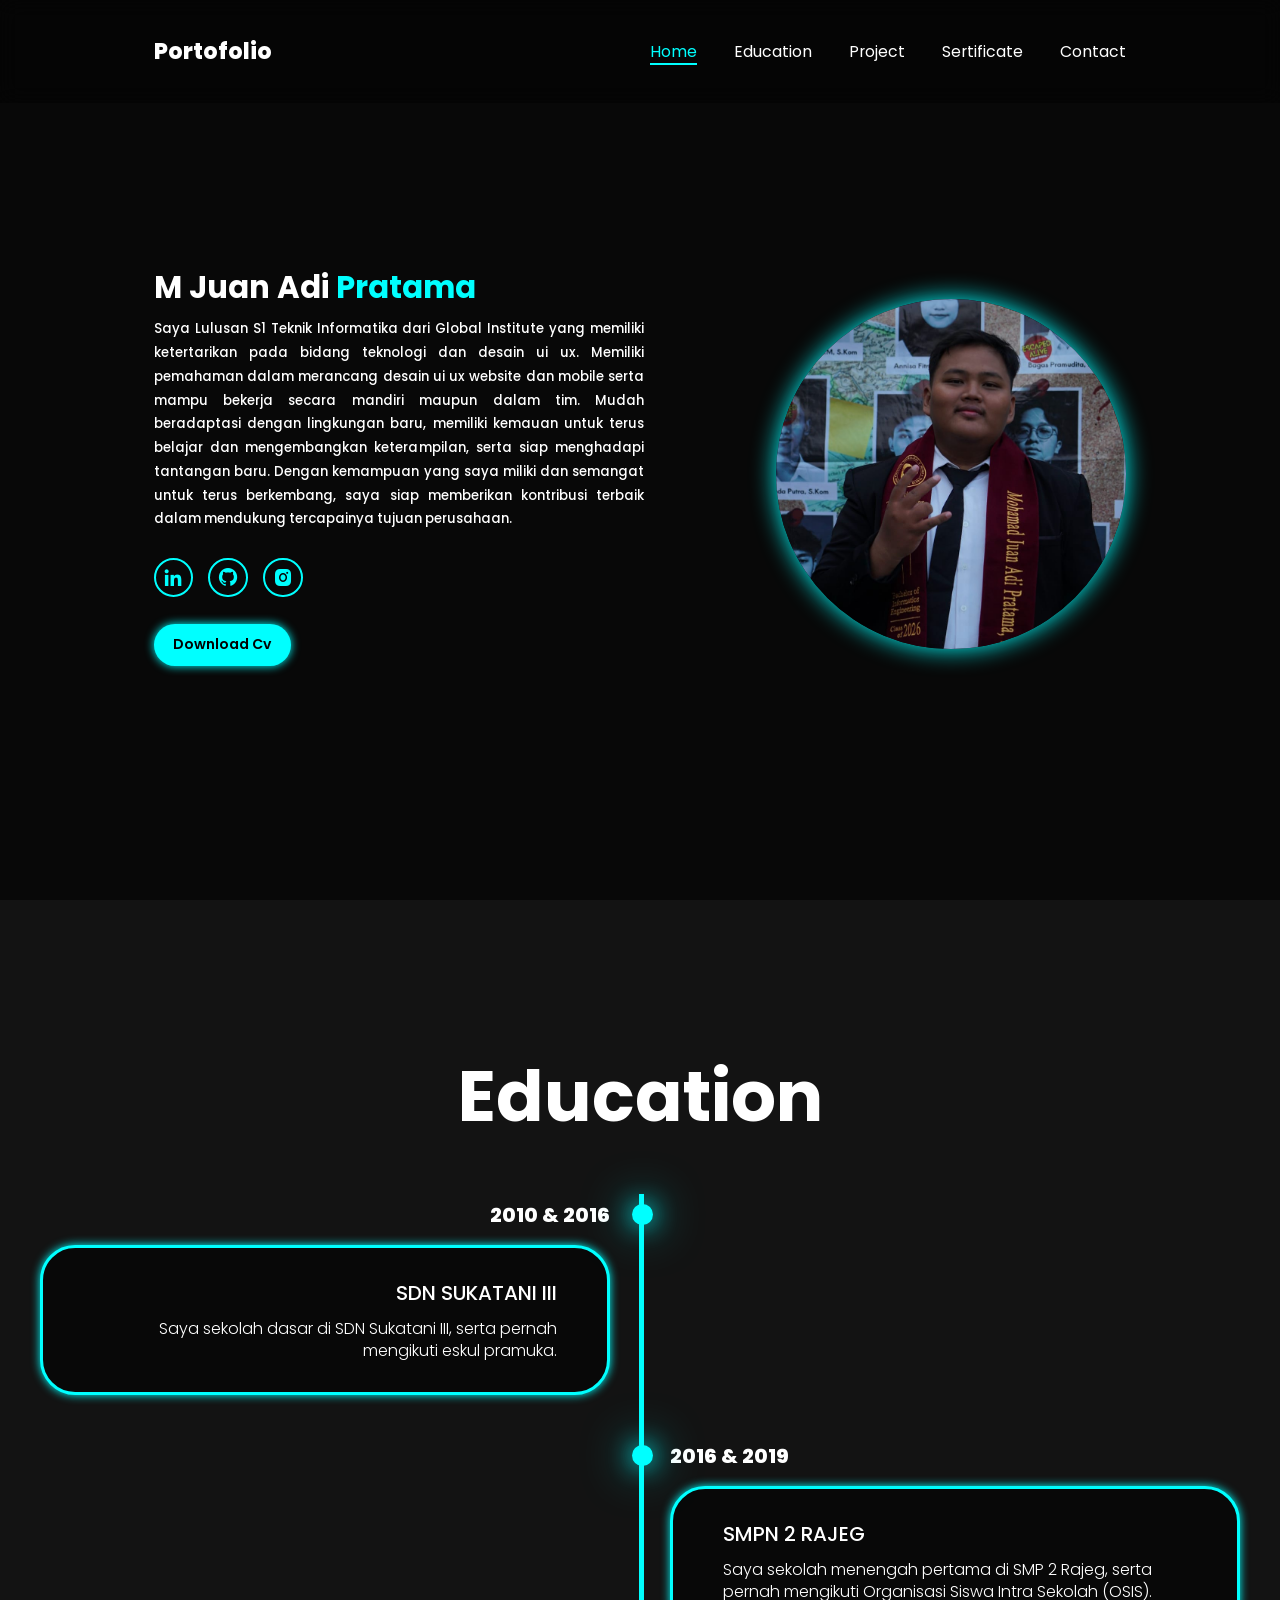
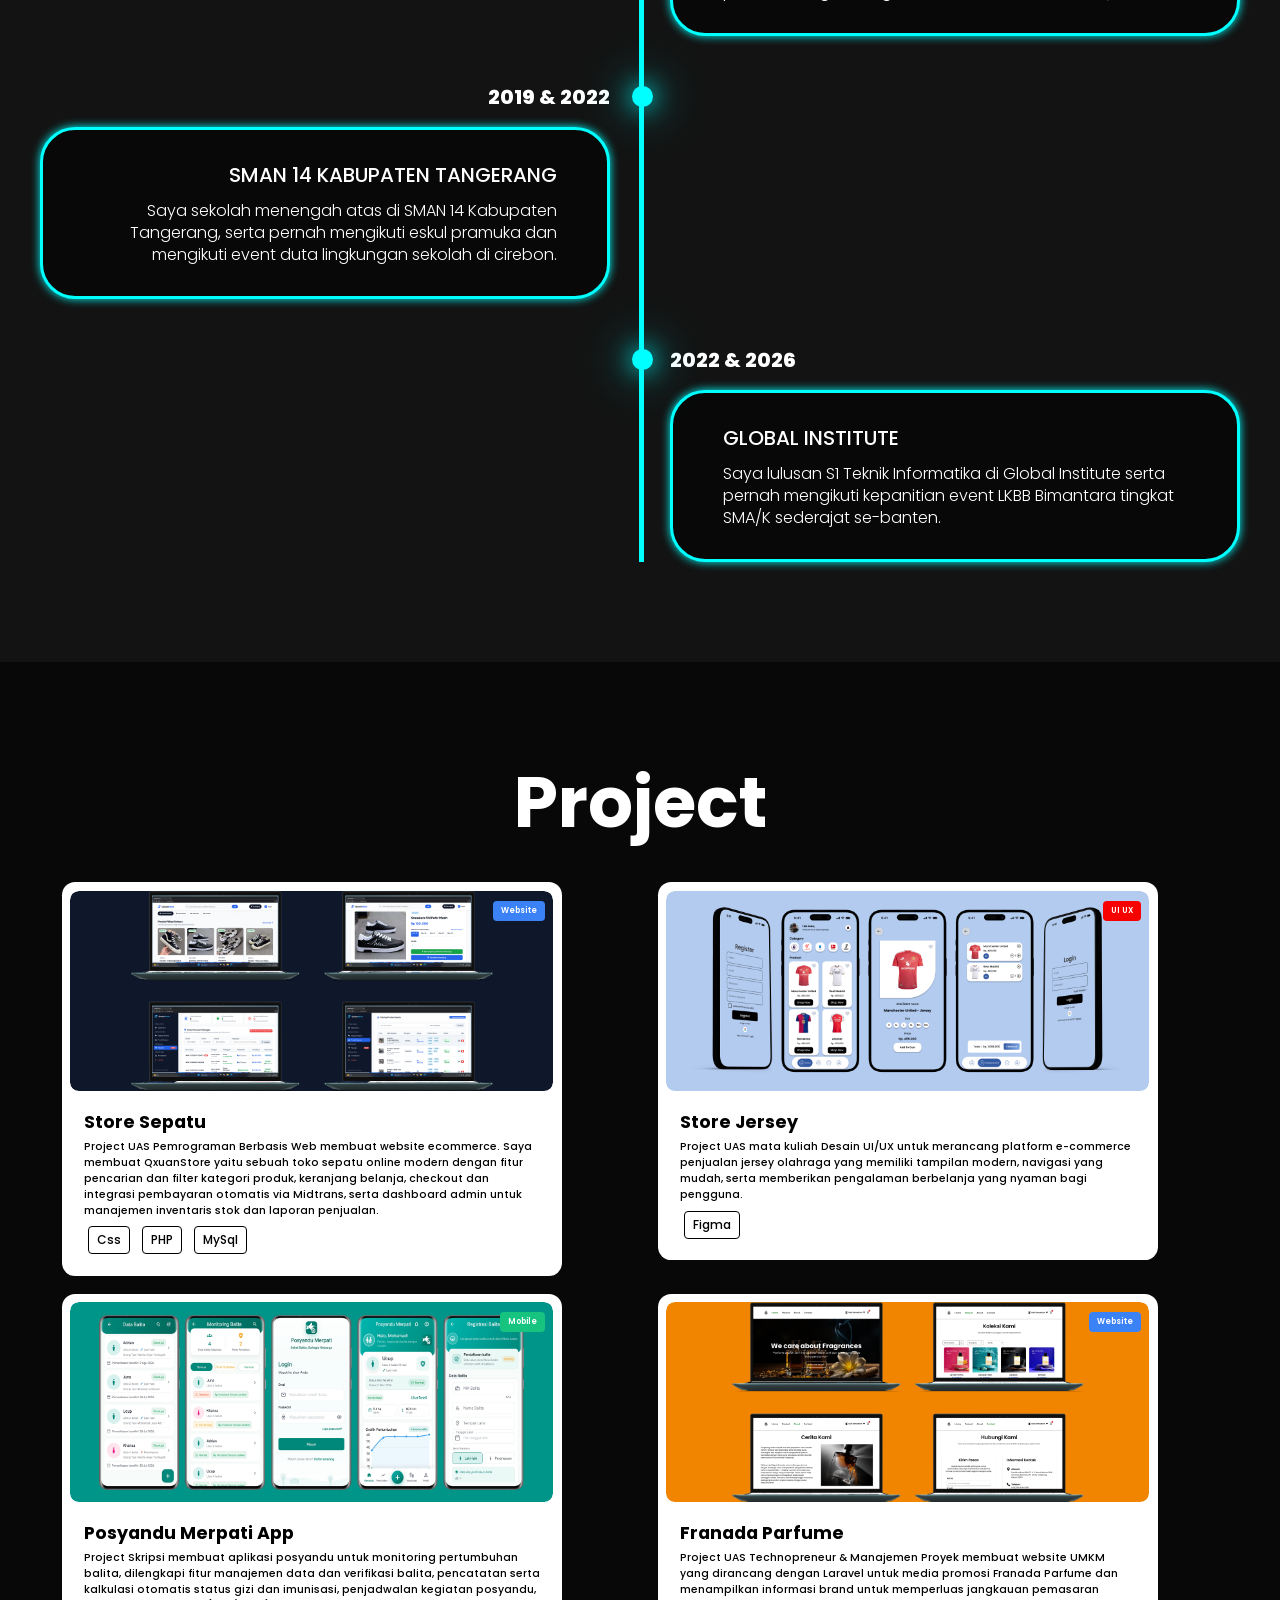
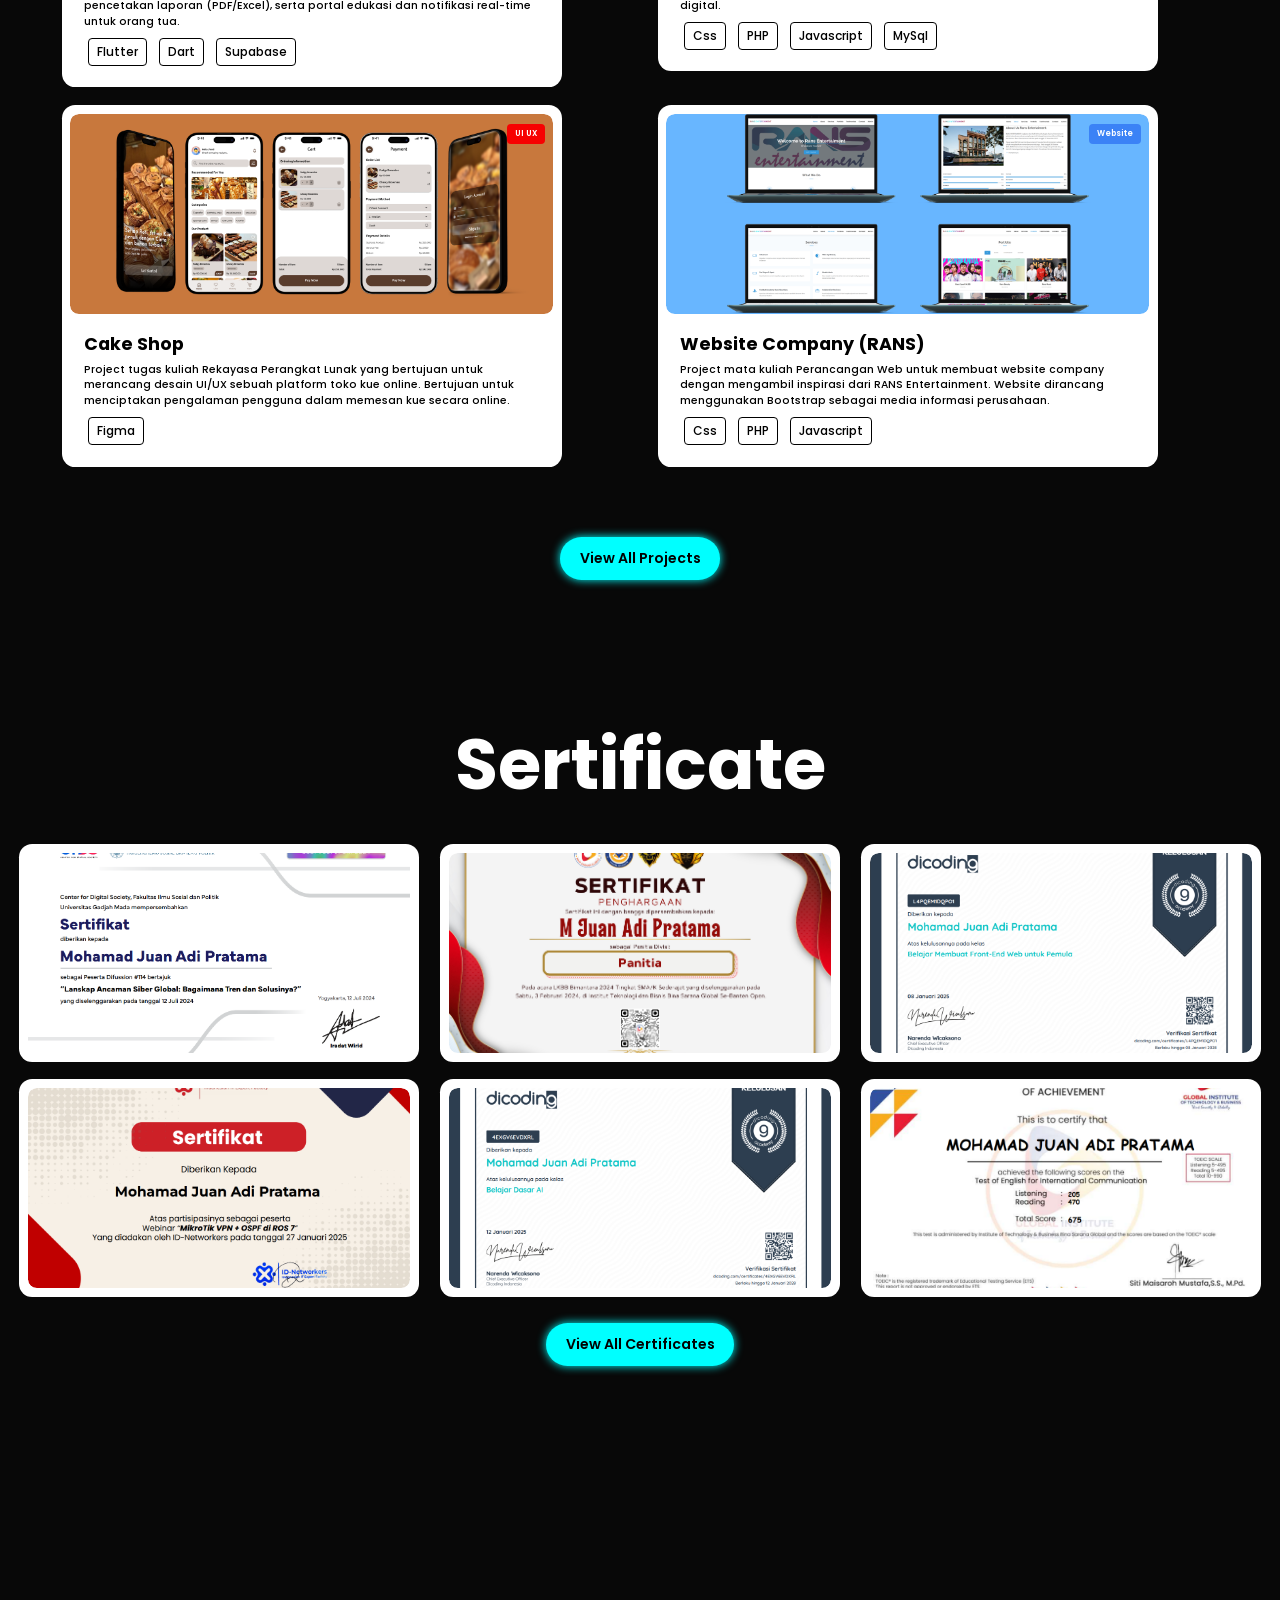
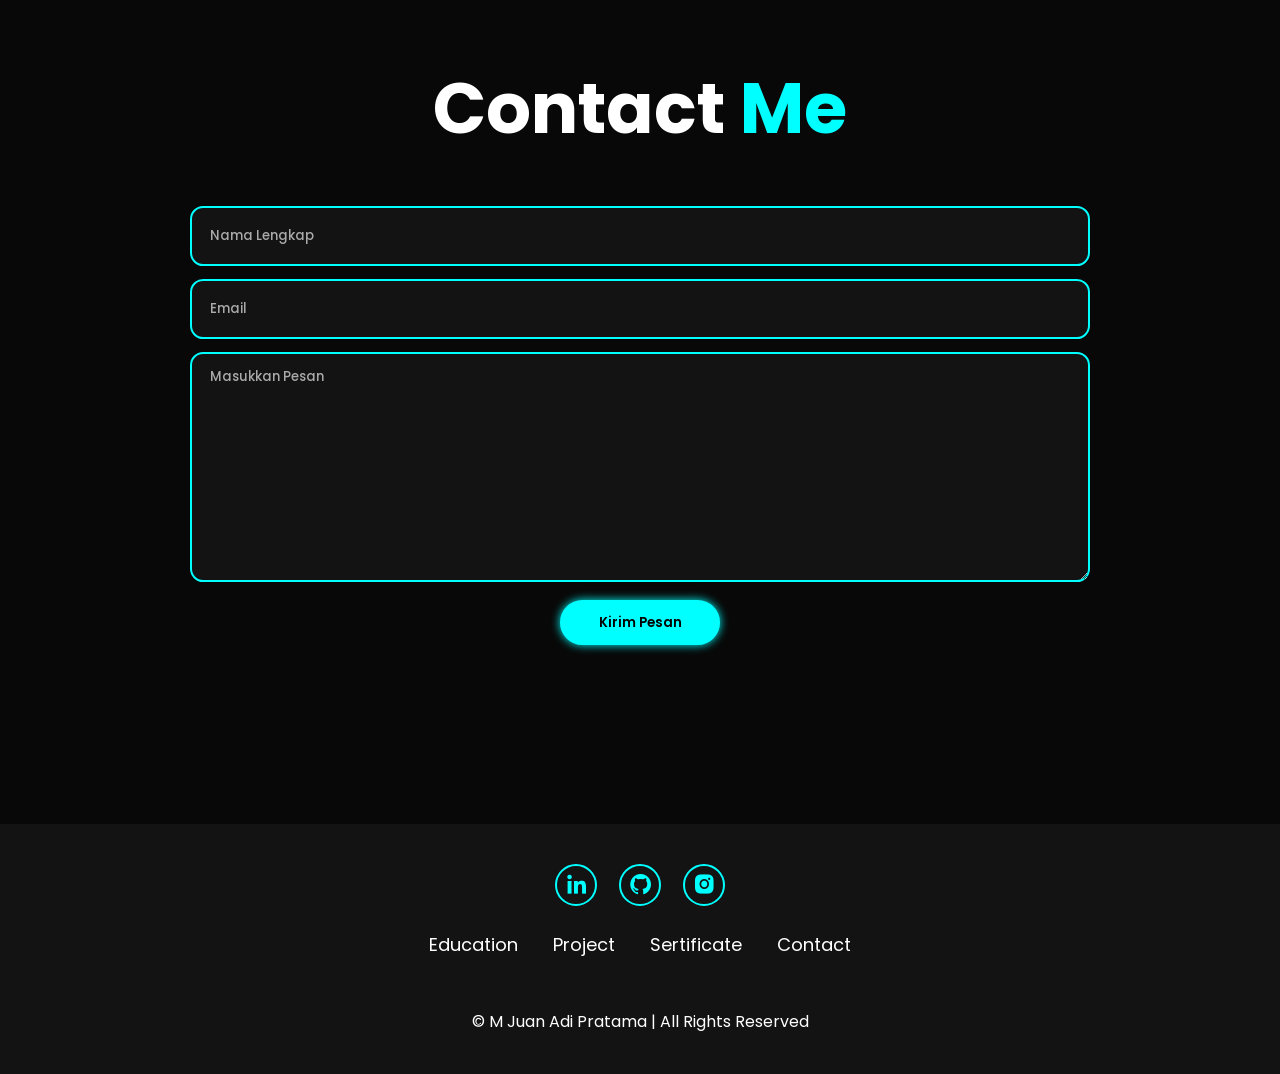
==== index.html @ 9728d2ec "update" ====
<!DOCTYPE html>
<html lang="en">
  <head>
    <meta charset="UTF-8" />
    <meta name="viewport" content="width=device-width, initial-scale=1.0" />
    <title>Portofolio</title>
    <link rel="stylesheet" href="style.css" />
    <!-- google fonts -->
    <link rel="preconnect" href="https://fonts.googleapis.com" />
    <link rel="preconnect" href="https://fonts.gstatic.com" crossorigin />
    <link
      href="https://fonts.googleapis.com/css2?family=Poppins:ital,wght@0,100;0,200;0,300;0,400;0,500;0,600;0,700;0,800;0,900;1,100;1,200;1,300;1,400;1,500;1,600;1,700;1,800;1,900&display=swap"
      rel="stylesheet" />
    <!-- boxIcons -->
    <link
      href="https://unpkg.com/boxicons@2.1.4/css/boxicons.min.css"
      rel="stylesheet" />
  </head>
  <body>
    <header class="header">
      <a href="#home" class="logo">Portofolio</a>

      <i class="bx bx-menu" id="menu-icon"></i>

      <nav class="navbar">
        <a href="#home" class="active">Home</a>
        <a href="#education">Education</a>
        <a href="#project">Project</a>
        <a href="#sertificate">Sertificate</a>
        <a href="#contact">Contact</a>
      </nav>
    </header>

    <!-- Home -->
    <section class="home" id="home">
      <div class="home-content">
        <h1>M Juan Adi <span>Pratama</span></h1>
        <br>
        <p>
          Saya Lulusan S1 Teknik Informatika dari Global Institute yang memiliki ketertarikan pada bidang 
          teknologi dan desain ui ux. Memiliki pemahaman dalam merancang desain ui ux website dan mobile 
          serta mampu bekerja secara mandiri maupun dalam tim. Mudah beradaptasi dengan lingkungan baru, 
          memiliki kemauan untuk terus belajar dan mengembangkan keterampilan, serta siap menghadapi 
          tantangan baru. Dengan kemampuan yang saya miliki dan semangat untuk terus berkembang, 
          saya siap memberikan kontribusi terbaik dalam mendukung tercapainya tujuan perusahaan.
        </p>
        <div class="social-icons">
          <a href="http://www.linkedin.com/in/m-juan-adi-pratama-9412262a8">
            <i class="bx bxl-linkedin"></i>
          </a>
          <a href="https://github.com/MJuanAdiPratama"
            ><i class="bx bxl-github"></i
          ></a>
          <a href="https://www.instagram.com/skywannn3"
            ><i class="bx bxl-instagram-alt"></i
          ></a>
        </div>
        <div>
          <a href="asset/CV M Juan Adi Pratama.pdf" class="btn">Download Cv</a>
        </div>
      </div>
      <div class="home-img">
        <img src="img/img2.jpeg" alt="" />
      </div>
    </section>
    <!-- End Home -->

    <!-- Education -->
    <section class="education" id="education">
      <h2 class="heading">Education</h2>
      <div class="timeline-items">
        <div class="timeline-item">
          <div class="timeline"></div>
          <div class="timeline-date">2010 & 2016</div>
          <div class="timeline-content">
            <h3>SDN SUKATANI III</h3>
            <p>
              Saya sekolah dasar di SDN Sukatani III, serta pernah mengikuti eskul pramuka.
            </p>
          </div>
        </div>

        <div class="timeline-item">
          <div class="timeline"></div>
          <div class="timeline-date">2016 & 2019</div>
          <div class="timeline-content">
            <h3>SMPN 2 RAJEG</h3>
            <p>
              Saya sekolah menengah pertama di SMP 2 Rajeg, serta pernah mengikuti
              Organisasi Siswa Intra Sekolah (OSIS).
            </p>
          </div>
        </div>

        <div class="timeline-item">
          <div class="timeline"></div>
          <div class="timeline-date">2019 & 2022</div>
          <div class="timeline-content">
            <h3>SMAN 14 KABUPATEN TANGERANG</h3>
            <p>
              Saya sekolah menengah atas di SMAN 14 Kabupaten Tangerang, serta pernah
              mengikuti eskul pramuka dan mengikuti event duta lingkungan sekolah di cirebon.
            </p>
          </div>
        </div>

        <div class="timeline-item">
          <div class="timeline"></div>
          <div class="timeline-date">2022 & 2026</div>
          <div class="timeline-content">
            <h3>GLOBAL INSTITUTE</h3>
            <p>
              Saya lulusan S1 Teknik Informatika di Global Institute serta pernah mengikuti 
              kepanitian event LKBB Bimantara tingkat SMA/K sederajat se-banten.
            </p>
          </div>
        </div>
      </div>
    </section>
    <!-- End Education -->

    <!-- Project -->
    <section class="project" id="project">
      <h2 class="heading">Project</h2>

      <div class="project-container">

        <!-- Project 1 -->
        <div class="project-box" onclick="openProject('cake-shop')">
          <div class="project-image">
            <img src="img/project1.png" alt="Cake Shop UI UX Design" />
            <span class="badge-uiux">UI UX</span>
          </div>

          <div class="project-info">
            <h4>Cake Shop</h4>
            <p>
              Project tugas kuliah Rekayasa Perangkat Lunak yang bertujuan untuk merancang desain 
              UI/UX sebuah platform toko kue online. Bertujuan untuk menciptakan pengalaman 
              pengguna dalam memesan kue secara online.
            </p>

            <div class="technology">
              <span>Figma</span>
            </div>
          </div>
        </div>

        <!-- Project 2 -->
        <div class="project-box" onclick="openProject('store-jersey')">
          <div class="project-image">
            <img src="img/project2.png"/>
            <span class="badge-uiux">UI UX</span>
          </div>

          <div class="project-info">
            <h4>Store Jersey</h4>
            <p>
              Project UAS mata kuliah Desain UI/UX untuk merancang platform e-commerce penjualan jersey 
              olahraga yang memiliki tampilan modern, navigasi yang mudah, serta memberikan pengalaman 
              berbelanja yang nyaman bagi pengguna.
            </p>

            <div class="technology">
              <span>Figma</span>
            </div>
          </div>
        </div>

        <!-- Project 3 -->
        <div class="project-box" onclick="openProject('store-sepatu')">
          <div class="project-image">
            <img src="img/project3.png"/>
            <span class="badge-web">Website</span>
          </div>

          <div class="project-info">
            <h4>Store Sepatu</h4>
            <p>
              Project UAS Pemrograman Berbasis Web membuat website ecommerce. 
              Saya membuat QxuanStore yaitu sebuah toko sepatu online modern dengan 
              fitur pencarian dan filter kategori produk, keranjang belanja, checkout 
              dan integrasi pembayaran otomatis via Midtrans, serta dashboard admin untuk 
              manajemen inventaris stok dan laporan penjualan.
            </p>

            <div class="technology">
              <span>Css</span>
              <span>PHP</span>
              <span>MySql</span>
            </div>
          </div>
        </div>

        <!-- Project 4 -->
        <div class="project-box" onclick="openProject('web-company')">
          <div class="project-image">
            <img src="img/project4.png"/>
            <span class="badge-web">Website</span>
          </div>

          <div class="project-info">
            <h4>Website Company (RANS)</h4>
            <p>
              Project mata kuliah Perancangan Web untuk membuat website company dengan mengambil 
              inspirasi dari RANS Entertainment. Website dirancang menggunakan Bootstrap sebagai 
              media informasi perusahaan.
            </p>

            <div class="technology">
              <span>Css</span>
              <span>PHP</span>
              <span>Javascript</span>
            </div>
          </div>
        </div>

        <!-- Project 5 -->
        <div class="project-box" onclick="openProject('wiyata-insani')">
          <div class="project-image">
            <img src="img/project5.png"/>
            <span class="badge-web">Website</span>
          </div>

          <div class="project-info">
            <h4>Yayasan Wiyata Insani</h4>
            <p>
              Project Pengabdian Kepada Masyarakat (PKM) membuat website yayasan yang dirancang dengan CodeIgniter
              untuk media informasi dan pendaftaran siswa baru yang mencakup tingkat TK, SD, SMP, dan SMK.
            </p>

            <div class="technology">
              <span>Css</span>
              <span>PHP</span>
              <span>Javascript</span>
              <span>MySql</span>
            </div>
          </div>
        </div>

        <!-- Project 6 -->
        <div class="project-box" onclick="openProject('franada-parfume')">
          <div class="project-image">
            <img src="img/project6.png"/>
            <span class="badge-web">Website</span>
          </div>

          <div class="project-info">
            <h4>Franada Parfume</h4>
            <p>
             Project UAS Technopreneur & Manajemen Proyek membuat website UMKM yang dirancang dengan Laravel untuk 
             media promosi Franada Parfume dan menampilkan informasi brand untuk memperluas jangkauan pemasaran digital.
            </p>

            <div class="technology">
              <span>Css</span>
              <span>PHP</span>
              <span>Javascript</span>
              <span>MySql</span>
            </div>
          </div>
        </div>

        <!-- Project 7 -->
        <div class="project-box" onclick="openProject('bakso-djatigiri')">
          <div class="project-image">
            <img src="img/project7.png"/>
            <span class="badge-mobile">Mobile</span>
          </div>

          <div class="project-info">
            <h4>Bakso Djatigiri App</h4>
            <p>
              Project Aplikasi Mobile UAS membuat aplikasi UMKM di Bakso Djatigiri untuk sistem 
              kasir dan manajemen stok, dilengkapi fitur pencatatan transaksi penjualan dan 
              pemantauan stok barang secara real-time.
            </p>

            <div class="technology">
              <span>Flutter</span>
              <span>Dart</span>
              <span>Firebase</span>
            </div>
          </div>
        </div>

        <!-- Project 8 -->
        <div class="project-box" onclick="openProject('posyandu-merpati')">
          <div class="project-image">
            <img src="img/project8.png"/>
            <span class="badge-mobile">Mobile</span>
          </div>

          <div class="project-info">
            <h4>Posyandu Merpati App</h4>
            <p>
              Project Skripsi membuat aplikasi posyandu untuk monitoring pertumbuhan 
              balita, dilengkapi fitur manajemen data dan verifikasi balita, pencatatan 
              serta kalkulasi otomatis status gizi dan imunisasi, penjadwalan kegiatan 
              posyandu, pencetakan laporan (PDF/Excel), serta portal edukasi dan notifikasi 
              real-time untuk orang tua.
            </p>

            <div class="technology">
              <span>Flutter</span>
              <span>Dart</span>
              <span>Supabase</span>
            </div>
          </div>
        </div>

        <!-- Project 9 -->
        <div class="project-box" onclick="openProject('undangan-pernikahan')">
          <div class="project-image">
            <img src="img/project9.png"/>
            <span class="badge-website">Website</span>
          </div>

          <div class="project-info">
            <h4>Undangan Pernikahan</h4>
            <p>
              Website Undangan Pernikahan Digital dilengkapi fitur musik latar otomatis, 
              galeri foto interaktif, form ucapan real-time, integrasi Google Calendar, 
              amplop digital, serta Dashboard Admin untuk manajemen tamu dan porsi katering.
            </p>

            <div class="technology">
              <span>Next.js</span>
              <span>React</span>
              <span>Tailwind</span>
              <span>Supabase</span>
            </div>
          </div>
        </div>
        
      </div>
      <!-- VIEW ALL BUTTON -->
        <div class="project-more">
          <a href="project.html" class="btn">
            View All Projects
          </a>
        </div>
    </section>

    <div class="project-modal" id="projectModal">
      <div class="project-modal-content">

        <!-- Close Button -->
        <button class="project-modal-close" onclick="closeProject()">
          &times;
        </button>

        <!-- Modal Image -->
        <div class="modal-project-image">
          <img id="modalImage" src="" alt="Project Preview" />
        </div>

        <!-- Modal Content -->
        <div class="modal-project-info">

          <div class="modal-project-heading">
            <div>
              <span id="modalCategory" class="modal-category"></span>
              <h3 id="modalTitle"></h3>
            </div>
          </div>

          <div class="modal-project-meta">
            <div>
              <small>Jenis Proyek</small>
              <strong id="modalType"></strong>
            </div>

            <div>
              <small>Peran</small>
              <strong id="modalRole"></strong>
            </div>
          </div>

          <div class="modal-section">
            <h4>Deskripsi Proyek</h4>
            <p id="modalDescription"></p>
          </div>

          <div class="modal-section">
            <h4>Alat & Teknologi</h4>
            <div class="modal-technologies" id="modalTechnologies">
            </div>
          </div>

          <!-- Project Buttons -->
          <div class="modal-project-buttons">
            <a id="modalProjectLink" href="#" target="_blank" class="modal-btn primary-btn">View Project</a>
            <button onclick="closeProject()" class="modal-btn secondary-btn">Close</button>
          </div>
        </div>
      </div>
    </div>
    <!-- End Project -->

    <!-- Sertificate -->
    <section class="sertificate" id="sertificate">
      <h2 class="heading">Sertificate</h2>
      <div class="sertificate-container">

        <!-- CERTIFICATE 1 -->
        <div class="sertificate-box" onclick="openCertificate('certificate1')">
          <div class="sertificate-image">
            <img src="img/sertificate1.png" alt="Dasar Pemrograman Web"/>
            <div class="sertificate-overlay">
              <i class='bx bx-show'></i>
              <span>View Sertificate</span>
            </div>
          </div>
        </div>

        <!-- CERTIFICATE 2 -->
        <div class="sertificate-box" onclick="openCertificate('certificate2')">
          <div class="sertificate-image">
            <img src="img/sertificate2.png" alt="Front-End Web Pemula"/>
            <div class="sertificate-overlay">
              <i class='bx bx-show'></i>
              <span>View Sertificate</span>
            </div>
          </div>
        </div>

        <!-- CERTIFICATE 3 -->
        <div class="sertificate-box" onclick="openCertificate('certificate3')">
          <div class="sertificate-image">
            <img src="img/sertificate3.png" alt="Dasar Pemrograman JavaScript"/>
            <div class="sertificate-overlay">
              <i class='bx bx-show'></i>
              <span>View Sertificate</span>
            </div>
          </div>
        </div>

        <!-- CERTIFICATE 4 -->
        <div class="sertificate-box" onclick="openCertificate('certificate4')">
          <div class="sertificate-image">
            <img src="img/sertificate4.png" alt="Dasar AI"/>
            <div class="sertificate-overlay">
              <i class='bx bx-show'></i>
              <span>View Sertificate</span>
            </div>
          </div>
        </div>

        <!-- CERTIFICATE 5 -->
        <div class="sertificate-box" onclick="openCertificate('certificate5')">
          <div class="sertificate-image">
            <img src="img/sertificate5.png" alt="Webinar Mikrotik VPN"/>
            <div class="sertificate-overlay">
              <i class='bx bx-show'></i>
              <span>View Sertificate</span>
            </div>
          </div>
        </div>

        <!-- CERTIFICATE 6 -->
        <div class="sertificate-box" onclick="openCertificate('certificate6')">
          <div class="sertificate-image">
            <img src="img/sertificate6.png" alt="Ancaman Cyber Global"/>
            <div class="sertificate-overlay">
              <i class='bx bx-show'></i>
              <span>View Sertificate</span>
            </div>
          </div>
        </div>

        <!-- CERTIFICATE 7 -->
        <!-- <div class="sertificate-box" onclick="openCertificate('certificate7')">
          <div class="sertificate-image">
            <img src="img/sertificate7.png" alt="Microsoft Office Spesialist"/>
            <div class="sertificate-overlay">
              <i class='bx bx-show'></i>
              <span>View Sertificate</span>
            </div>
          </div>
        </div> -->

        <!-- CERTIFICATE 8 -->
        <div class="sertificate-box" onclick="openCertificate('certificate8')">
          <div class="sertificate-image">
            <img src="img/sertificate8.png" alt="Test of English for International Communication"/>
            <div class="sertificate-overlay">
              <i class='bx bx-show'></i>
              <span>View Sertificate</span>
            </div>
          </div>
        </div>

        <!-- CERTIFICATE 9 -->
        <div class="sertificate-box" onclick="openCertificate('certificate9')">
          <div class="sertificate-image">
            <img src="img/sertificate9.jpg" alt="LKBB Bimantara Se-Banten"/>
            <div class="sertificate-overlay">
              <i class='bx bx-show'></i>
              <span>View Sertificate</span>
            </div>
          </div>
        </div>

        <!-- CERTIFICATE 10 -->
        <div class="sertificate-box" onclick="openCertificate('certificate10')">
          <div class="sertificate-image">
            <img src="img/sertificate10.png" alt="The Difference Between Ul and UX: Understanding the Core Concepts"/>
            <div class="sertificate-overlay">
              <i class='bx bx-show'></i>
              <span>View Sertificate</span>
            </div>
          </div>
        </div>
      </div>

      <!-- VIEW ALL BUTTON -->
        <div class="sertificate-more">
          <a href="sertificate.html" class="btn">
            View All Certificates
          </a>
        </div>
    </section>

    <div class="certificate-modal" id="certificateModal">
      <div class="certificate-modal-content">

        <!-- CLOSE -->
        <button type="button" class="certificate-modal-close" id="certificateModalClose" aria-label="Tutup">&times;</button>

        <!-- IMAGE -->
        <div class="modal-certificate-image">
          <img src="" id="certificateModalImage" alt=""/>
        </div>

        <!-- INFORMATION -->
        <div class="modal-certificate-info">

          <span
            class="modal-certificate-label"
            id="certificateModalLabel">
            Sertificate
          </span>

          <h3 id="certificateModalTitle">
            Nama Sertificate
          </h3>

          <p id="certificateModalIssuer">
            Penyelenggara
          </p>

          <!-- BUTTON -->
          <div class="modal-certificate-buttons">

            <a href="#" target="_blank" rel="noopener noreferrer" class="modal-certificate-btn primary-certificate-btn" id="certificateModalLink">
              <i class='bx bx-file'></i>
              View Sertificate
            </a>
            <button type="button" class="modal-certificate-btn secondary-certificate-btn" id="certificateModalOk">Tutup</button>
          </div>
        </div>
      </div>
    </div>
    <!-- End Sertificate -->

    <!-- Contact -->
    <section class="contact" id="contact">

      <h2 class="heading">
        Contact <span>Me</span>
      </h2>

      <form id="contact-form">

        <!-- INPUT GROUP -->
        <div class="input-group">

          <div class="input-box">

            <input
              type="text"
              name="nama"
              placeholder="Nama Lengkap"
              autocomplete="name"
              required
            />

            <input
              type="email"
              name="email"
              placeholder="Email"
              autocomplete="email"
              required
            />

          </div>
        </div>

        <!-- PESAN -->
        <div class="input-group-2">

          <textarea
            name="pesan"
            cols="30"
            rows="10"
            placeholder="Masukkan Pesan"
            required
          ></textarea>

          <!-- BUTTON -->
          <button
            type="submit"
            class="btn contact-submit"
            id="submit-btn"
          >
            <span class="btn-text">Kirim Pesan</span>
            <span class="btn-loading">
              Mengirim...
            </span>
          </button>

        </div>
      </form>
    </section>
    
    <div class="contact-popup" id="contact-popup">
      <div class="contact-popup-content">

        <button type="button" class="popup-close" id="popup-close" aria-label="Tutup">&times;</button>

        <div class="popup-icon success-icon" id="success-icon">
          <i class='bx bx-check'></i>
        </div>

        <div class="popup-icon error-icon" id="error-icon">
          <i class='bx bx-x'></i>
        </div>

        <h3 id="popup-title">
          Pesan Terkirim!
        </h3>

        <p id="popup-message">
          Terima kasih sudah menghubungi saya.
          Pesan kamu berhasil dikirim.
        </p>

        <button type="button" class="btn popup-btn" id="popup-ok">
          Oke
        </button>

      </div>
    </div>
    <!-- End Contact -->

    <!-- Footer -->
    <footer class="footer">
      <div class="social">
        <a href="https://www.linkedin.com/in/m-juan-adi-pratama-9412262a8/"
          ><i class="bx bxl-linkedin"></i
        ></a>
        <a href="https://github.com/MJuanAdiPratama"
          ><i class="bx bxl-github"></i
        ></a>
        <a href="https://www.instagram.com/darkblue03_"
          ><i class="bx bxl-instagram-alt"></i
        ></a>
        <!-- <a href="https://x.com/Qxuan03"><i class="bx bxl-twitter"></i></a> -->
      </div>
      <ul class="list">
        <li>
          <a href="#education">Education</a>
        </li>
        <li>
          <a href="#project">Project</a>
        </li>
        <li>
          <a href="#sertificate">Sertificate</a>
        </li>
        <li>
          <a href="#contact">Contact</a>
        </li>
      </ul>
      <p class="copyright">&#169; M Juan Adi Pratama | All Rights Reserved</p>
    </footer>
    <!-- End Footer -->

    <script src="script.js"></script>
  </body>
</html>
---- style.css ----
* {
  margin: 0;
  padding: 0;
  box-sizing: border-box;
  text-decoration: none;
  border: none;
  outline: none;
  scroll-behavior: smooth;
  font-family: "Poppins", serif;
}

:root {
  --bg-color: #080808;
  --second-bg-color: #131313;
  --text-color: white;
  --main-color: cyan;
}

html {
  font-size: 60%;
  overflow-x: hidden;
}

body {
  background: var(--bg-color);
  color: var(--text-color);
}

/* =========================
   HEADER
========================= */

.header {
  position: fixed;
  top: 0;
  left: 0;
  width: 100%;
  padding: 4rem 12% 4rem;
  background: rgba(0, 0, 0, 0.3);
  backdrop-filter: blur(10px);
  display: flex;
  justify-content: space-between;
  align-items: center;
  z-index: 5;
}

.logo {
  font-size: 2.5rem;
  color: var(--text-color);
  font-weight: 800;
  cursor: pointer;
  transition: 0.3s ease;
}

.logo:hover {
  transform: scale(1.1);
  color: var(--main-color);
}

.navbar a {
  font-size: 1.8rem;
  color: var(--text-color);
  margin-left: 4rem;
  font-weight: 400;
  transition: 0.3s ease;
  border-bottom: 2px solid transparent;
}

.navbar a:hover,
.navbar a.active {
  color: var(--main-color);
  border-bottom: 2px solid var(--main-color);
}

#menu-icon {
  font-size: 3rem;
  color: var(--main-color);
  display: none;
}

/* =========================
   HOME
========================= */

section {
  min-height: 100vh;
  padding: 10rem 12% 10rem;
}

.home {
  display: flex;
  align-items: center;
  justify-content: center;
  gap: 15rem;
}

.home-content {
  display: flex;
  flex-direction: column;
  align-items: baseline;
  text-align: left;
  justify-content: center;
  margin-top: 3rem;
}

span {
  color: var(--main-color);
}

.logo span {
  color: var(--main-color);
}

.home-content h3 {
  margin-bottom: 2rem;
  margin-top: 1rem;
  font-size: 2.5rem;
}

.home-content h1 {
  font-size: 3.5rem;
  font-weight: 700;
  margin-top: 1.5rem;
  line-height: 1;
}

.home-img {
  border-radius: 50%;
}

.home-img img {
  position: relative;
  top: 3rem;
  width: 350px;
  height: 350px;
  object-fit: cover;
  border-radius: 50%;
  box-shadow: 0 0 25px var(--main-color);
  cursor: pointer;
  transition: 0.3s ease-in-out;
}

.home-img img:hover {
  box-shadow:
    0 0 25px var(--main-color),
    0 0 50px var(--main-color);
}

.home-content p {
  font-size: 1.5rem;
  font-weight: 500;
  line-height: 1.8;
  max-width: 1000px;
  text-align: justify;
}

.social-icons a {
  display: inline-flex;
  justify-content: center;
  align-items: center;
  width: 4.5rem;
  height: 4.5rem;
  background: transparent;
  border: 2px solid var(--main-color);
  font-size: 2.5rem;
  border-radius: 50%;
  color: var(--main-color);
  margin: 3rem 1.5rem 3rem 0;
  transition: 0.3s ease-in-out;
}

.social-icons a:hover {
  color: var(--text-color);
  transform: scale(1.1) translateY(-5px);
  box-shadow: 0 0 25px var(--main-color);
}

.btn {
  display: inline-block;
  padding: 1rem 2rem;
  background-color: var(--main-color);
  box-shadow: 0 0 10px var(--main-color);
  border-radius: 4rem;
  font-size: 1.6rem;
  color: black;
  border: 2px solid transparent;
  font-weight: 600;
  transition: 0.3s ease-in-out;
  cursor: pointer;
}

.btn:hover {
  transform: scale(1.05);
  box-shadow: 0 0 25px var(--main-color);
}

.text-animation {
  font-size: 34px;
  font-weight: 600;
  min-width: 280px;
}

.text-animation span {
  position: relative;
}

.text-animation span::before {
  content: "Frontend Developer";
  color: var(--main-color);
  animation: words 20s infinite;
}

.text-animation span::after {
  content: "";
  background-color: var(--bg-color);
  position: absolute;
  width: calc(100% + 8px);
  height: 100%;
  border-left: 3px solid var(--bg-color);
  right: -8px;
  animation:
    cursor 0.6s infinite,
    typing 20s steps(14) infinite;
}

/* =========================
   EDUCATION
========================= */
.heading {
  font-size: 8rem;
  text-align: center;
  margin: 5rem 0;
}

.education {
  padding: 100px 15px;
  background: var(--second-bg-color);
}

.education h2 {
  margin-bottom: 5rem;
}

.timeline-items {
  max-width: 1200px;
  margin: auto;
  display: flex;
  flex-wrap: wrap;
  position: relative;
}

.timeline-items::before {
  content: "";
  position: absolute;
  width: 5px;
  height: 100%;
  background-color: var(--main-color);
  left: calc(50% - 1px);
}

.timeline-item {
  margin-bottom: 40px;
  width: 100%;
  position: relative;
}

.timeline-item:last-child {
  margin-bottom: 0;
}

.timeline-item:nth-child(odd) {
  padding-right: calc(50% + 30px);
  text-align: right;
}

.timeline-item:nth-child(even) {
  padding-left: calc(50% + 30px);
}

.timeline {
  height: 21px;
  width: 21px;
  background-color: var(--main-color);
  box-shadow:
    0 0 25px var(--main-color),
    0 0 50px var(--main-color);
  position: absolute;
  left: calc(50% - 8px);
  border-radius: 50%;
  top: 10px;
}

.timeline-date {
  font-size: 20px;
  font-weight: 800;
  color: white;
  margin: 6px 0 15px;
}

.timeline-content {
  background-color: var(--bg-color);
  border: 3px solid var(--main-color);
  padding: 30px 50px;
  border-radius: 4rem;
  box-shadow: 0 0 10px var(--main-color);
  cursor: pointer;
  transition: 0.3s ease-in-out;
}

.timeline-content:hover {
  transform: scale(1);
  box-shadow: 0 0 25px var(--main-color);
}

.timeline-content h3 {
  font-size: 20px;
  color: white;
  margin: 0 0 10px;
  font-weight: 500;
}

.timeline-content p {
  color: white;
  font-size: 16px;
  font-weight: 300;
  line-height: 22px;
}

/* SCROLLBAR */
::-webkit-scrollbar {
  width: 15px;
}

::-webkit-scrollbar-thumb {
  background-color: var(--main-color);
}

::-webkit-scrollbar-track {
  background-color: var(--bg-color);
  width: 50px;
}

/* =========================
   PROJECT
========================= */
.project {
  background: var(--bg-color);
  color: black;
  padding: 5rem 0;
}

.project h2 {
  margin-bottom: 3rem;
  color: white;
  text-align: center;
}

.project-container {
  display: grid;
  grid-template-columns: repeat(2, minmax(300px, 500px));
  align-items: start;
  justify-content: center;
  gap: 2rem 4rem;
  padding: 0 2rem;
}

.project-box {
  background-color: white;
  border-radius: 1.5rem;
  cursor: pointer;
  transition: 0.3s ease-in-out;
  overflow: hidden;
  display: flex;
  flex-direction: column;
  align-items: center;
  justify-content: flex-start;
  gap: 1rem;
  padding: 1rem;
  width: 100%;
  max-width: 500px;
  margin: 0;
}

.project-box:hover {
  background: var(--main-color);
  color: black;
  transform: scale(1.03);
}

.project-box .project-image {
  width: 100%;
  height: 200px;
  position: relative;
  overflow: hidden;
  border-radius: 1rem;
}

.project-box .project-image img {
  display: block;
  width: 100%;
  height: 100%;
  object-fit: cover;
  border-radius: 1rem;
}

/* =========================
   PROJECT BADGE
========================= */
.badge-uiux {
  background-color: #f70101;
}

.badge-mobile {
  background-color: #16c47f;
}

.badge-web {
  background-color: #3b82f6;
}

.project-image span {
  position: absolute;
  color: white;
  top: 10px;
  right: 8px;
  width: fit-content;
  height: fit-content;
  padding: 4px 8px;
  border-radius: 4px;
  text-align: center;
  font-size: 0.9rem;
  font-weight: 600;
}

/* PROJECT INFO */
.project-box .project-info {
  display: flex;
  flex-direction: column;
  text-align: left;
  padding: 1rem 1.5rem;
  width: 100%;
}

.project-info h4 {
  font-size: 2rem;
  font-weight: 700;
  margin-bottom: 0.5rem;
}

.project-info p {
  font-size: 1.2rem;
  font-weight: 500;
  line-height: 1.5;
}

.project-info .technology {
  font-weight: 500;
  font-size: 12px;
  padding: 4px;
  border-radius: 4px;
  width: fit-content;
  height: fit-content;
  margin-top: 4px;
}

.technology {
  display: flex;
  gap: 12px;
}

.project-info .technology span {
  padding: 4px 8px;
  border-radius: 4px;
  color: black;
  border: 1px solid black;
}

/* =========================
   PROJECT DETAIL
========================= */
.project-detail {
  display: flex;
  flex-wrap: wrap;
  gap: 1.5rem;
  margin-top: 1rem;
  margin-bottom: 0.8rem;
}

.project-detail div {
  display: flex;
  flex-direction: column;
  gap: 3px;
}

.project-detail small {
  font-size: 0.85rem;
  font-weight: 500;
  color: #777;
}

.project-detail strong {
  font-size: 1rem;
  font-weight: 700;
}

/* =========================
   PROJECT MODAL
========================= */
.project-modal {
  position: fixed;
  top: 0;
  left: 0;
  width: 100%;
  height: 100%;
  background: rgba(0, 0, 0, 0.75);
  display: flex;
  align-items: center;
  justify-content: center;
  padding: 2rem;
  z-index: 9999;
  opacity: 0;
  visibility: hidden;
  transition: 0.3s ease;
}

.project-modal.active {
  opacity: 1;
  visibility: visible;
}

/* MODAL CONTENT */
.project-modal-content {
  position: relative;
  background: white;
  width: 100%;
  max-width: 850px;
  max-height: 88vh;
  border-radius: 1.5rem;
  overflow-y: auto;
  transform: translateY(30px) scale(0.97);
  transition: 0.3s ease;
}

.project-modal.active .project-modal-content {
  transform: translateY(0) scale(1);
}

/* CLOSE BUTTON */
.project-modal-close {
  position: absolute;
  top: 15px;
  right: 15px;
  width: 38px;
  height: 38px;
  border: none;
  border-radius: 50%;
  background: rgba(0, 0, 0, 0.7);
  color: white;
  font-size: 1.8rem;
  line-height: 1;
  cursor: pointer;
  z-index: 10;
  transition: 0.2s ease;
}

.project-modal-close:hover {
  background: var(--main-color);
  color: black;
}

/* =========================
   MODAL IMAGE
========================= */

.modal-project-image {
  width: 100%;
  padding: 0.8rem;
}

.modal-project-image img {
  display: block;
  width: 100%;
  height: 350px;
  object-fit: cover;
  border-radius: 0.8rem;
}

/* =========================
   MODAL INFO
========================= */
.modal-project-info {
  padding: 0.8rem 1.5rem 1.5rem;
}

/* HEADING */
.modal-project-heading {
  margin-bottom: 1rem;
}

.modal-category {
  display: inline-block;
  color: white;
  font-size: 0.8rem;
  font-weight: 600;
  padding: 4px 9px;
  border-radius: 5px;
  margin-bottom: 0.4rem;
}

/* BADGE UI/UX */
.modal-category.badge-uiux {
  background-color: #8b5cf6;
}

/* BADGE MOBILE */
.modal-category.badge-mobile {
  background-color: #16c47f;
}

/* BADGE WEB */
.modal-category.badge-web {
  background-color: #3b82f6;
}

/* MODAL TITLE */
.modal-project-heading h3 {
  font-size: 2rem;
  font-weight: 700;
  margin: 0;
  color: black;
}

/* =========================
   MODAL META
========================= */
.modal-project-meta {
  display: flex;
  flex-wrap: wrap;
  gap: 2.5rem;
  padding: 0.8rem 0;
  border-top: 1px solid #ddd;
  border-bottom: 1px solid #ddd;
  margin-bottom: 1rem;
}

.modal-project-meta div {
  display: flex;
  flex-direction: column;
  gap: 2px;
}

.modal-project-meta small {
  font-size: 0.75rem;
  color: #777;
}

.modal-project-meta strong {
  font-size: 0.9rem;
  color: black;
}

/* =========================
   MODAL SECTION
========================= */
.modal-section {
  margin-bottom: 1rem;
}

.modal-section h4 {
  font-size: 1.1rem;
  margin-bottom: 0.4rem;
  color: black;
}

.modal-section p {
  font-size: 1rem;
  line-height: 1.5;
  text-align: justify;
  color: #333;
}

.modal-section ul {
  margin: 0;
  padding-left: 1.2rem;
}

.modal-section li {
  font-size: 0.9rem;
  line-height: 1.5;
  color: #333;
  margin-bottom: 2px;
}

/* =========================
   TECHNOLOGIES
========================= */
.modal-technologies {
  display: flex;
  flex-wrap: wrap;
  gap: 8px;
}

.modal-technologies span {
  background: #f2efe7;
  color: black;
  padding: 5px 10px;
  border-radius: 5px;
  font-size: 0.8rem;
  font-weight: 500;
}

/* =========================
   MODAL BUTTON
========================= */
.modal-project-buttons {
  display: flex;
  flex-wrap: wrap;
  gap: 8px;
  margin-top: 1.5rem;
}

.modal-btn {
  border: none;
  padding: 8px 16px;
  border-radius: 6px;
  font-size: 0.85rem;
  font-weight: 600;
  cursor: pointer;
  text-decoration: none;
  transition: 0.2s ease;
}

.primary-btn {
  background: var(--main-color);
  color: black;
}

.primary-btn:hover {
  transform: translateY(-2px);
}

.secondary-btn {
  background: #f2efe7;
  color: black;
}

.secondary-btn:hover {
  background: #ddd;
}

/* =========================
   VIEW ALL PROJECTS
========================= */
.project-more {
  display: flex;
  justify-content: center;
  margin-top: 1rem;
}

.project-more .btn {
  color: black;
}

/* =========================
   SERTIFICATE
========================= */
.sertificate {
  background: var(--bg-color);
  color: black;
  padding: 5rem 0;
}

.sertificate h2 {
  margin-bottom: 3rem;
  color: white;
  text-align: center;
}

/* =========================
   CERTIFICATE CONTAINER
========================= */
.sertificate-container {
  display: grid;
  grid-template-columns:
    repeat(auto-fit, minmax(300px, 1fr));
  align-items: center;
  gap: 2rem;
  column-gap: 2rem;
  padding: 0 2rem;
}

/* =========================
   CERTIFICATE CARD
========================= */
.sertificate-box {
  background-color: white;
  border-radius: 1.5rem;
  cursor: pointer;
  transition: 0.3s ease-in-out;
  overflow: hidden;
  display: flex;
  flex-direction: column;
  align-items: center;
  justify-content: start;
  gap: 1rem;
  padding: 1rem;
  height: auto;
  max-width: 400px;
  width: 100%;
  margin: auto;
}

/* =========================
   CARD HOVER
========================= */
.sertificate-box:hover {
  background: var(--main-color);
  color: black;
  transform: scale(1.03);
}

/* =========================
   CERTIFICATE IMAGE
========================= */
.sertificate-image {
  position: relative;
  width: 100%;
  height: 200px;
  overflow: hidden;
  border-radius: 1rem;
}

/* =========================
   IMAGE
========================= */
.sertificate-box img {
  display: block;
  width: 100%;
  height: 100%;
  object-fit: cover;
  border-radius: 1rem;
  transition: 0.3s ease;
}

/* =========================
   IMAGE HOVER
========================= */
.sertificate-box:hover img {
  transform: scale(1.05);
}

/* =========================
   OVERLAY
========================= */
.sertificate-overlay {
  position: absolute;
  top: 0;
  left: 0;
  width: 100%;
  height: 100%;
  background: rgba(0, 0, 0, 0.65);
  display: flex;
  flex-direction: column;
  align-items: center;
  justify-content: center;
  gap: 0.5rem;
  color: white;
  opacity: 0;
  transition: 0.3s ease;
}

/* OVERLAY HOVER */
.sertificate-box:hover .sertificate-overlay {
  opacity: 1;
}

/* ICON OVERLAY */
.sertificate-overlay i {
  font-size: 3rem;
  color: var(--main-color);
}

/* TEXT OVERLAY */
.sertificate-overlay span {
  color: white;
  font-size: 1.3rem;
  font-weight: 600;
}

/* =========================
   CERTIFICATE MODAL
========================= */
.certificate-modal {
  position: fixed;
  top: 0;
  left: 0;
  width: 100%;
  height: 100%;
  background: rgba(0, 0, 0, 0.75);
  backdrop-filter: blur(5px);
  display: flex;
  align-items: center;
  justify-content: center;
  padding: 2rem;
  z-index: 9999;
  opacity: 0;
  visibility: hidden;
  transition: 0.3s ease;
}

/* MODAL ACTIVE */
.certificate-modal.active {
  opacity: 1;
  visibility: visible;
}

/* =========================
   MODAL CONTENT
========================= */
.certificate-modal-content {
  position: relative;
  background-color: white;
  width: 100%;
  max-width: 800px;
  max-height: 90vh;
  border-radius: 1.5rem;
  overflow-y: auto;
  transform:
    translateY(30px)
    scale(0.97);
  transition: 0.3s ease;
  box-shadow:
    0 0 30px rgba(0, 255, 255, 0.15);
}

/* MODAL ANIMATION */
.certificate-modal.active
.certificate-modal-content {
  transform:
    translateY(0)
    scale(1);
}

/* =========================
   CLOSE BUTTON
========================= */
.certificate-modal-close {
  position: absolute;
  top: 15px;
  right: 15px;
  width: 40px;
  height: 40px;
  border: none;
  border-radius: 50%;
  background: rgba(0, 0, 0, 0.7);
  color: white;
  font-size: 2.5rem;
  line-height: 1;
  cursor: pointer;
  z-index: 10;
  display: flex;
  align-items: center;
  justify-content: center;
  transition: 0.2s ease;
}

/* CLOSE HOVER */
.certificate-modal-close:hover {
  background: var(--main-color);
  color: black;
}

/* =========================
   MODAL IMAGE
========================= */
.modal-certificate-image {
  width: 100%;
  padding: 1.5rem;
  display: flex;
  align-items: center;
  justify-content: center;
}

/* IMAGE */
.modal-certificate-image img {
  display: block;
  width: 100%;
  max-height: 450px;
  object-fit: contain;
  border-radius: 1rem;
}

/* =========================
   MODAL INFORMATION
========================= */
.modal-certificate-info {
  padding: 0 2rem 2rem;
  text-align: left;
}

/* =========================
   LABEL
========================= */
.modal-certificate-label {
  display: inline-block;
  background-color: var(--main-color);
  color: black;
  padding: 5px 10px;
  border-radius: 5px;
  font-size: 0.9rem;
  font-weight: 600;
  margin-bottom: 0.8rem;
}

/* =========================
   TITLE
========================= */
.modal-certificate-info h3 {
  color: black;
  font-size: 2.3rem;
  font-weight: 700;
  margin-bottom: 0.3rem;
}

/* =========================
   ISSUER
========================= */
.modal-certificate-info p {
  color: #666;
  font-size: 1.3rem;
  font-weight: 500;
  margin-bottom: 1.5rem;
}

/* =========================
   BUTTON CONTAINER
========================= */
.modal-certificate-buttons {
  display: flex;
  align-items: center;
  gap: 1rem;
  margin-top: 1rem;
}

/* =========================
   BUTTON
========================= */
.modal-certificate-btn {
  display: inline-flex;
  align-items: center;
  justify-content: center;
  gap: 0.5rem;
  padding: 1rem 1.8rem;
  border-radius: 0.8rem;
  font-family: "Poppins", serif;
  font-size: 1.3rem;
  font-weight: 600;
  cursor: pointer;
  transition: 0.2s ease;
  text-decoration: none;
}

/* =========================
   PRIMARY BUTTON
========================= */
.primary-certificate-btn {
  background-color: var(--main-color);
  color: black;
  border: 2px solid var(--main-color);
}

/* PRIMARY HOVER */
.primary-certificate-btn:hover {
  transform: translateY(-2px);
  box-shadow:
    0 0 15px var(--main-color);
}

/* =========================
   SECONDARY BUTTON
========================= */
.secondary-certificate-btn {
  background-color: #f2efe7;
  color: black;
  border: 2px solid #f2efe7;
}

/* SECONDARY HOVER */
.secondary-certificate-btn:hover {
  background-color: #ddd;
  border-color: #ddd;
}

/* VIEW ALL CERTIFICATES */
.sertificate-more {
  display: flex;
  justify-content: center;
  margin-top: 3rem;
}

.sertificate-more .btn {
  color: black;
}
/* =========================
   END SERTIFICATE
========================= */

/* =========================
   CONTACT
========================= */
.contact {
  background-color: var(--bg-color);
  color: var(--text-color);
}

.contact h2 {
  margin-bottom: 3rem;
  color: white;
  text-align: center;
}

/* FORM */

.contact form {
  display: flex;
  flex-direction: column;
  align-items: center;
  justify-content: center;
  max-width: 900px;
  margin: 5rem auto 0;
  text-align: center;
}

/* INPUT GROUP */

.contact .input-group {
  width: 100%;
}

.contact .input-box {
  display: flex;
  flex-direction: column;
  width: 100%;
}

/* INPUT & TEXTAREA */

.contact form input,
.contact form textarea {
  width: 100%;
  padding: 1.5rem 2rem;
  font-family: "Poppins", serif;
  font-size: 1.5rem;
  font-weight: 500;
  color: var(--text-color);
  background-color: var(--second-bg-color);
  border: 2px solid var(--main-color);
  border-radius: 1.5rem;
  margin-bottom: 1.5rem;
  transition: 0.3s ease;
}

/* INPUT */

.contact form input {
  height: 60px;
}

/* TEXTAREA */

.contact form textarea {
  min-height: 220px;
  resize: vertical;
  margin-bottom: 1.5rem;
}

/* PLACEHOLDER */

.contact form input::placeholder,
.contact form textarea::placeholder {
  color: #aaa;
  opacity: 1;
}

/* FOCUS */

.contact form input:focus,
.contact form textarea:focus {
  border-color: var(--main-color);
  box-shadow: 0 0 15px rgba(0, 255, 255, 0.2);
}

/* PESAN */

.contact .input-group-2 {
  width: 100%;
  display: flex;
  flex-direction: column;
  align-items: center;
}

/* =========================
   BUTTON KIRIM PESAN
========================= */

.contact-submit {
  width: fit-content;
  min-width: 160px;
  padding: 1.2rem 2.5rem;
  margin-top: 0.5rem;

  background-color: var(--main-color);

  /* INI YANG MEMBUAT TEKS PUTIH */
  color: white;

  border: 2px solid var(--main-color);
  border-radius: 4rem;

  font-family: "Poppins", serif;
  font-size: 1.5rem;
  font-weight: 600;

  cursor: pointer;

  transition: 0.3s ease-in-out;
}

/* Pastikan teks di dalam button juga putih */
.contact-submit .btn-text,
.contact-submit .btn-loading {
  color: black;
}

/* Hover */
.contact-submit:hover {
  transform: scale(1.05);
  box-shadow: 0 0 20px var(--main-color);
}

/* =========================
   LOADING BUTTON
========================= */
.contact-submit .btn-text {
  display: inline;
}

.contact-submit .btn-loading {
  display: none;
}

/* Saat sedang mengirim */
.contact-submit.loading {
  pointer-events: none;
  opacity: 0.7;
}

.contact-submit.loading .btn-text {
  display: none;
}

.contact-submit.loading .btn-loading {
  display: inline;
}

/* =========================
   CONTACT POPUP
========================= */
.contact-popup {
  position: fixed;
  inset: 0;
  width: 100%;
  height: 100%;
  background: rgba(0, 0, 0, 0.75);
  backdrop-filter: blur(5px);
  display: flex;
  align-items: center;
  justify-content: center;
  padding: 2rem;
  z-index: 99999;
  opacity: 0;
  visibility: hidden;
  transition: 0.3s ease;
}

/* POPUP AKTIF */
.contact-popup.active {
  opacity: 1;
  visibility: visible;
}

/* =========================
   POPUP CONTENT
========================= */
.contact-popup-content {
  position: relative;
  width: 100%;
  max-width: 450px;
  padding: 3rem 2.5rem;
  background-color: white;
  border-radius: 2rem;
  text-align: center;
  color: black;
  transform: translateY(30px) scale(0.95);
  transition: 0.3s ease;
  box-shadow: 0 0 30px rgba(0, 255, 255, 0.2);
}

/* ANIMASI POPUP */
.contact-popup.active .contact-popup-content {
  transform: translateY(0) scale(1);
}

/* =========================
   CLOSE BUTTON
========================= */
.popup-close {
  position: absolute;
  top: 15px;
  right: 15px;
  width: 35px;
  height: 35px;
  display: flex;
  align-items: center;
  justify-content: center;
  border: none;
  border-radius: 50%;
  background-color: #eee;
  color: #333;
  font-size: 2.2rem;
  line-height: 1;
  cursor: pointer;
  transition: 0.2s ease;
}

.popup-close:hover {
  background-color: var(--main-color);
  color: black;
}

/* =========================
   POPUP ICON
========================= */
.popup-icon {
  width: 70px;
  height: 70px;
  margin: 0 auto 1.5rem;
  border-radius: 50%;
  display: flex;
  align-items: center;
  justify-content: center;
  font-size: 4rem;
}

/* SUCCESS */
.success-icon {
  background-color: #dcfce7;
  color: #16a34a;
}

/* ERROR */
.error-icon {
  background-color: #fee2e2;
  color: #dc2626;
}

/* =========================
   POPUP TITLE
========================= */
.contact-popup-content h3 {
  font-size: 2.2rem;
  font-weight: 700;
  margin-bottom: 1rem;
  color: #111;
}

/* =========================
   POPUP MESSAGE
========================= */
.contact-popup-content p {
  font-size: 1.4rem;
  line-height: 1.6;
  color: #555;
  margin-bottom: 2rem;
}

/* =========================
   POPUP BUTTON
========================= */
.popup-btn {
  min-width: 120px;
  padding: 1rem 2.5rem;
  font-size: 1.4rem;
}

/* =========================
   ERROR STATE
========================= */
.error-icon {
  display: none;
}

.contact-popup.error .success-icon {
  display: none;
}

.contact-popup.error .error-icon {
  display: flex;
}

/* =========================
   END CONTACT
========================= */


/* =========================
   FOOTER
========================= */
.footer {
  position: relative;
  bottom: 0;
  width: 100%;
  padding: 40px 0;
  background-color: var(--second-bg-color);
}

.footer .social {
  text-align: center;
  padding-bottom: 25px;
  color: var(--main-color);
}

.footer .social a {
  font-size: 25px;
  color: var(--main-color);
  border: 2px solid var(--main-color);
  width: 42px;
  height: 42px;
  line-height: 42px;
  display: inline-block;
  text-align: center;
  border-radius: 50%;
  margin: 0 10px;
  transition: 0.3s ease-in-out;
}

.footer .social a:hover {
  transform: scale(1.2) translateY(-5px);
  background-color: var(--main-color);
  color: black;
  box-shadow: 0 0 25px var(--main-color);
}

.footer ul {
  margin-top: 0;
  padding: 0;
  font-size: 18px;
  line-height: 1.6;
  margin-bottom: 0;
  text-align: center;
}

.footer ul li a {
  color: white;
  border-bottom: 3px solid transparent;
  transition: 0.3s ease-in-out;
}

.footer ul li a:hover {
  border-bottom: 3px solid var(--main-color);
}

.footer ul li {
  display: inline-block;
  padding: 0 15px;
}

.footer .copyright {
  margin-top: 50px;
  text-align: center;
  font-size: 16px;
  color: white;
}

/* =====================================================
   RESPONSIVE
===================================================== */

@media (max-width: 1285px) {
  html {
    font-size: 55%;
  }

  .project-container {
    padding-bottom: 7rem;
    grid-template-columns: repeat(2, 1fr);
    margin: 0 5rem;
  }
}

/* =====================================================
   TABLET
===================================================== */

@media (max-width: 991px) {
  header {
    padding: 2rem 3%;
  }

  section {
    padding: 10rem 3% 2rem;
  }

  .timeline-items::before {
    left: 7px;
  }

  .timeline-item:nth-child(odd) {
    padding-right: 0;
    text-align: left;
  }

  .timeline-item:nth-child(odd),
  .timeline-item:nth-child(even) {
    padding-left: 37px;
  }

  .timeline {
    left: 0;
  }

  .project {
    padding-bottom: 7rem;
  }

  .sertificate-container {
    grid-template-columns: repeat(1, 1fr);
  }

  .contact form {
    flex-direction: column;
  }

  .footer {
    padding: 2rem 3%;
  }

  /* MODAL TABLET */

  .project-modal {
    padding: 1.5rem;
  }

  .project-modal-content {
    width: 100%;
    max-width: 850px;
    max-height: 90vh;
  }

  .modal-project-image img {
    height: 250px;
  }

  .modal-project-heading h3 {
    font-size: 2rem;
  }

  .modal-section p,
  .modal-section li {
    font-size: 0.95rem;
  }
}

/* =====================================================
   MOBILE NAVBAR
===================================================== */

@media (max-width: 895px) {
  #menu-icon {
    display: block;
  }

  .navbar {
    position: absolute;
    top: 100%;
    right: 0;
    width: 50%;
    padding: 1rem 3%;
    background: rgba(0, 0, 0, 0.8);
    backdrop-filter: blur(20px);
    border-bottom-left-radius: 2rem;
    border-left: 2px solid var(--main-color);
    border-bottom: 2px solid var(--main-color);
    display: none;
  }

  .navbar.active {
    display: block;
  }

  .navbar a {
    display: block;
    font-size: 2rem;
    margin: 3rem 0;
    color: white;
  }

  .home {
    flex-direction: column-reverse;
    margin: 5rem 4rem;
  }

  .home-content h3 {
    font-size: 2.6rem;
  }

  .home-content h1 {
    font-size: 4rem;
    margin-top: 3rem;
  }

  .home-content p {
    max-width: 600px;
    margin: 0 auto;
  }

  .home-img img {
    width: 56vw;
    height: 56vw;
  }

  .project h2 {
    margin-bottom: 3rem;
  }
}

@media (max-width: 700px) {
  .project-container {
    grid-template-columns: 1fr;
    margin: 0 2rem;
  }

  /* MODAL MOBILE */

  .project-modal {
    padding: 1rem;
  }

  .project-modal-content {
    max-height: 94vh;

    border-radius: 1rem;
  }

  .modal-project-image {
    padding: 0.7rem;
  }

  .modal-project-image img {
    height: 200px;
  }

  .modal-project-info {
    padding: 0.8rem 1.2rem 1.5rem;
  }

  .modal-project-heading {
    margin-bottom: 0.8rem;
  }

  .modal-project-heading h3 {
    font-size: 1.8rem;
  }

  .modal-category {
    font-size: 0.75rem;
    padding: 4px 8px;
  }

  .modal-project-meta {
    gap: 1.5rem;
    padding: 0.7rem 0;
    margin-bottom: 0.8rem;
  }

  .modal-project-meta small {
    font-size: 0.7rem;
  }

  .modal-project-meta strong {
    font-size: 0.85rem;
  }

  .modal-section {
    margin-bottom: 0.8rem;
  }

  .modal-section h4 {
    font-size: 1rem;
  }

  .modal-section p,
  .modal-section li {
    font-size: 0.85rem;
    line-height: 1.5;
  }

  .modal-technologies span {
    font-size: 0.75rem;
    padding: 5px 9px;
  }

  .modal-project-buttons {
    flex-direction: column;
    gap: 8px;
    margin-top: 1.2rem;
  }

  .modal-btn {
    width: 100%;
    text-align: center;
    padding: 8px 14px;
  }
}

/* =====================================================
   SMALL MOBILE
===================================================== */

@media (max-width: 480px) {
  .modal-project-image img {
    height: 170px;
  }

  .modal-project-heading h3 {
    font-size: 1.6rem;
  }

  .modal-project-meta {
    flex-direction: column;
    gap: 0.7rem;
  }

  .modal-project-close {
    width: 34px;
    height: 34px;
    font-size: 1.5rem;
    top: 10px;
    right: 10px;
  }
}
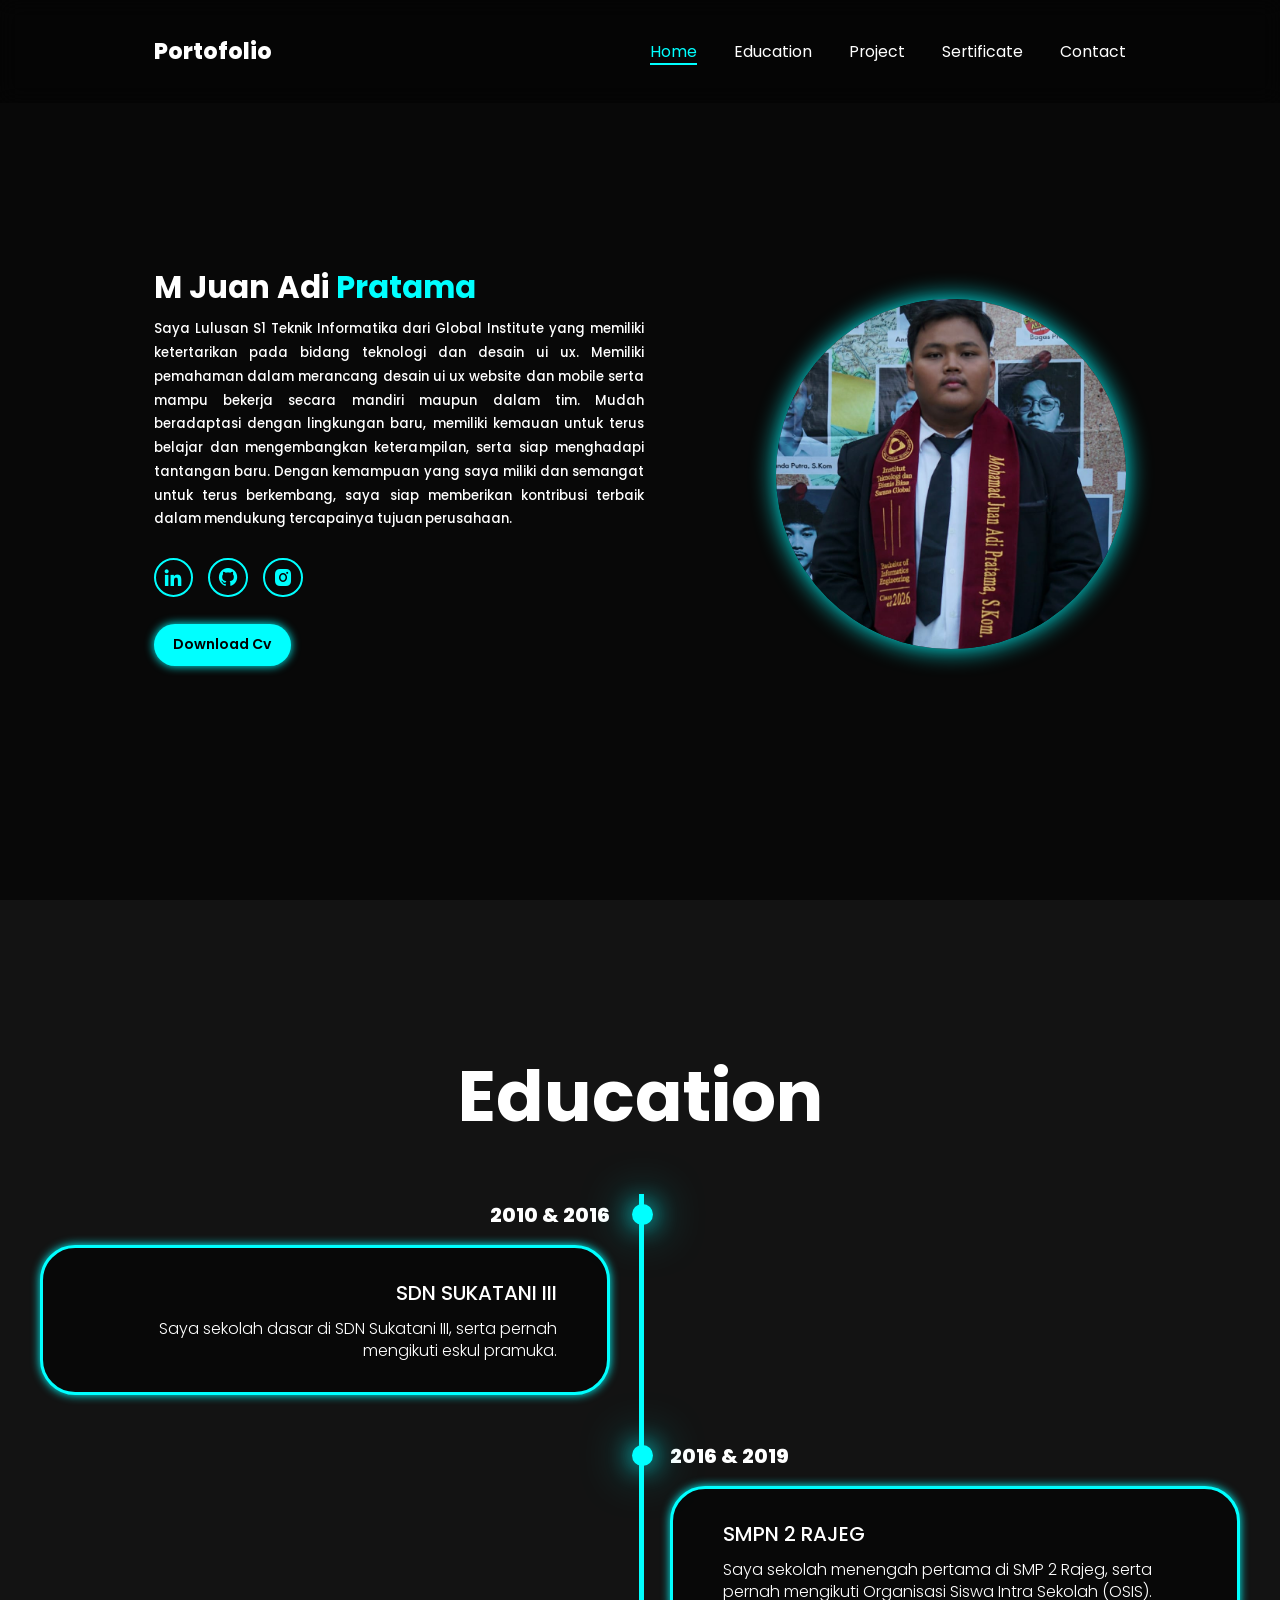
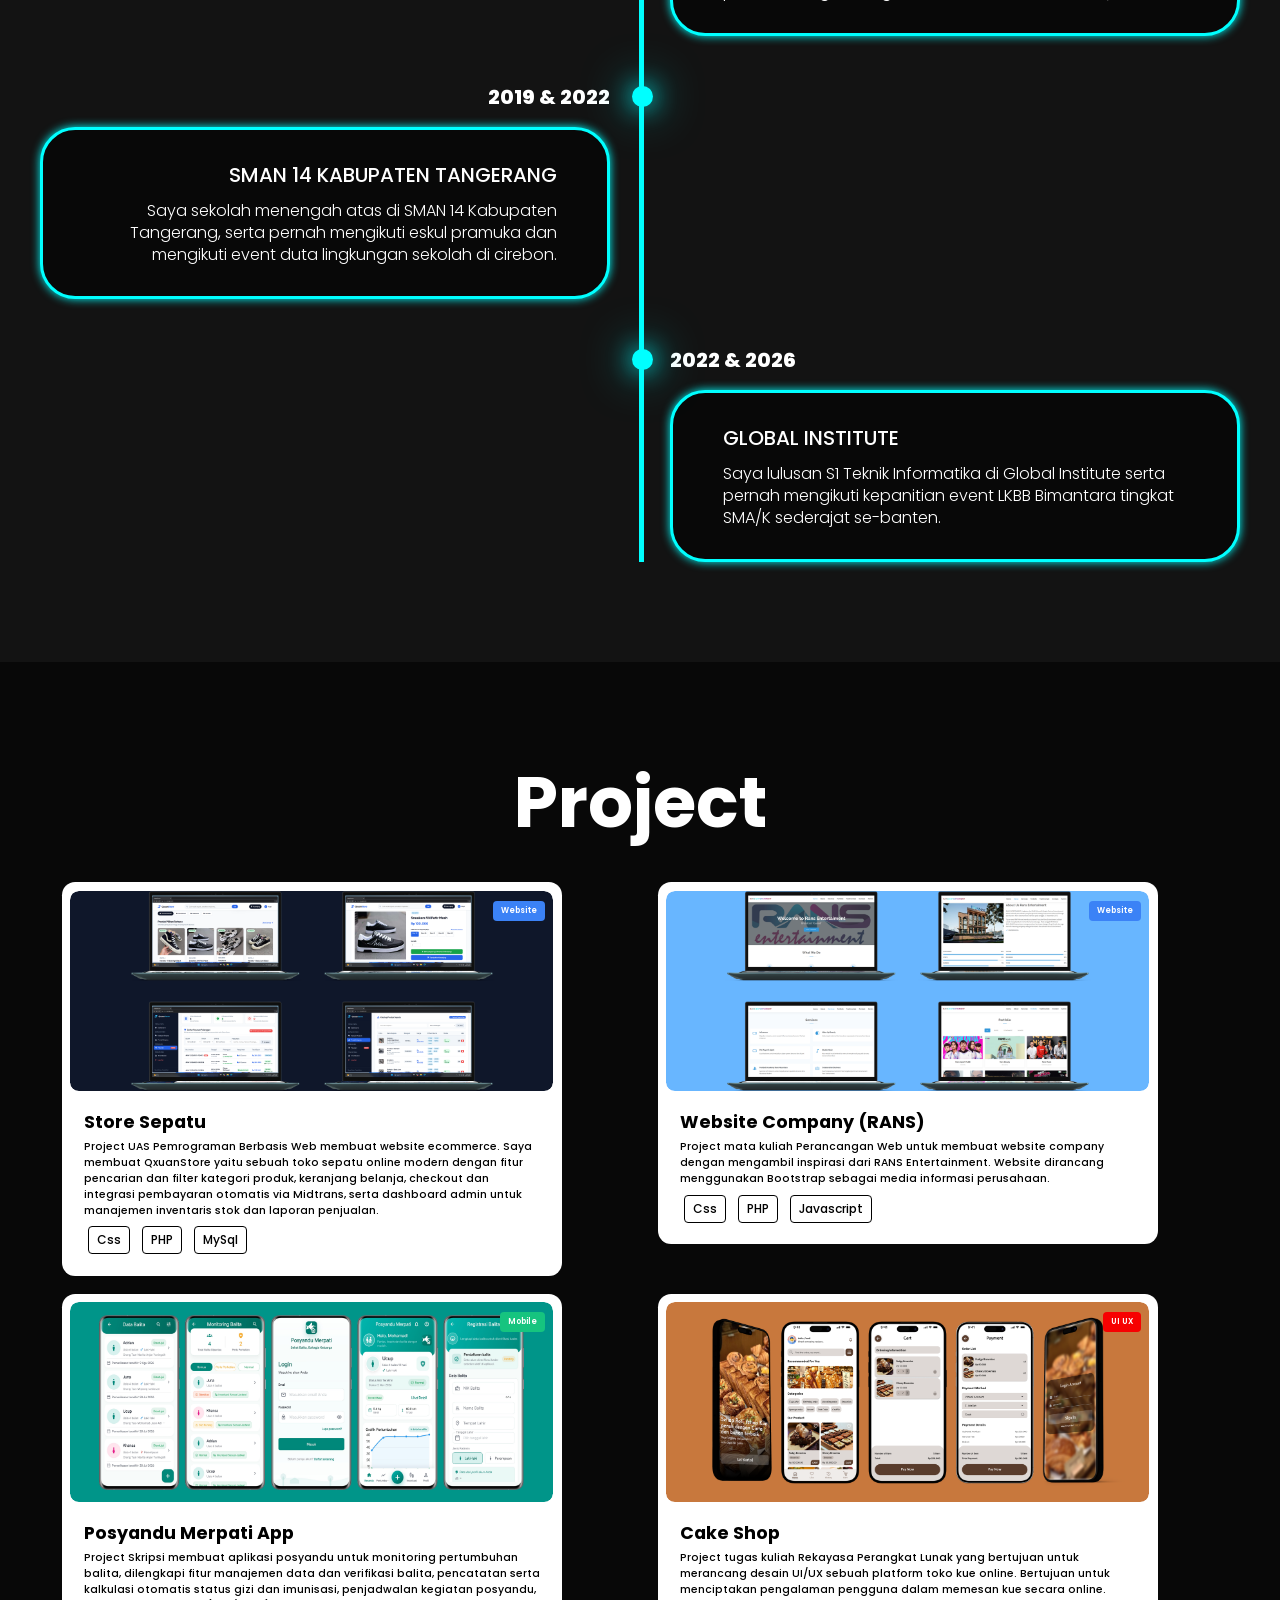
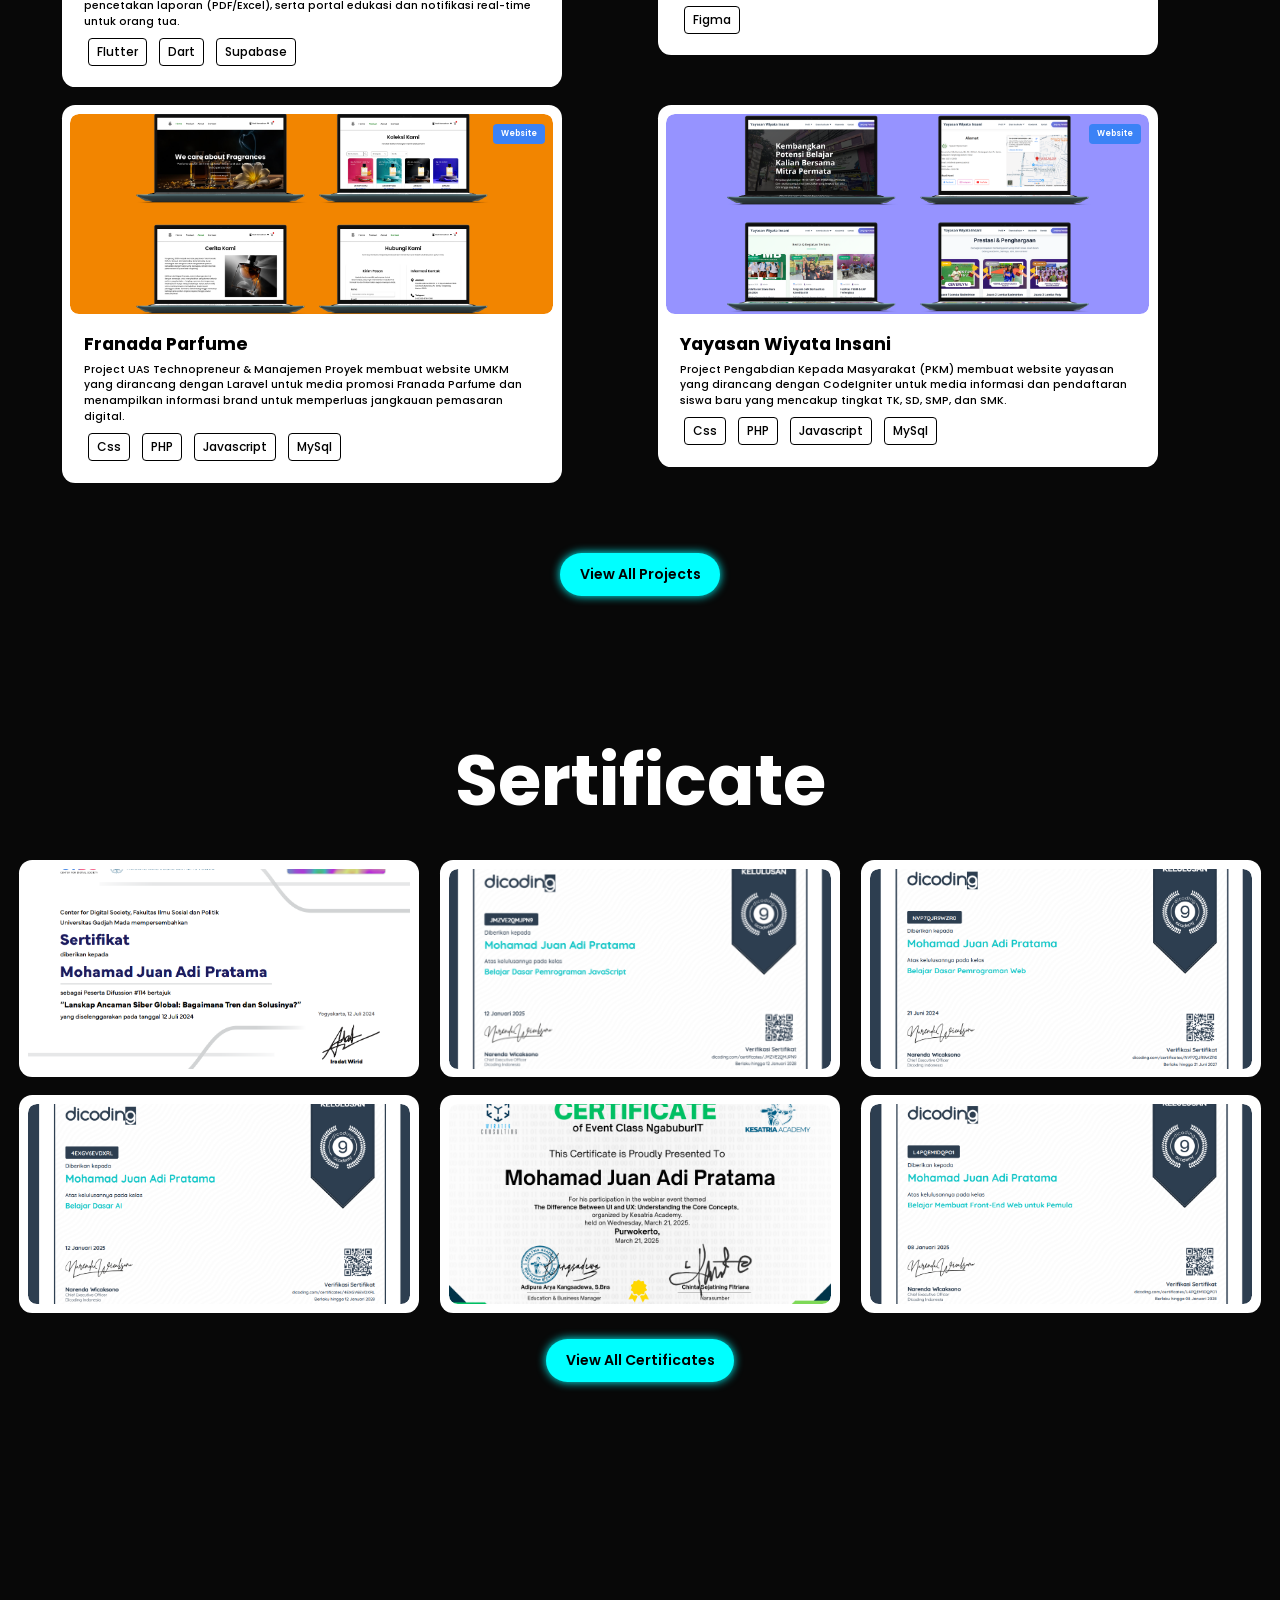
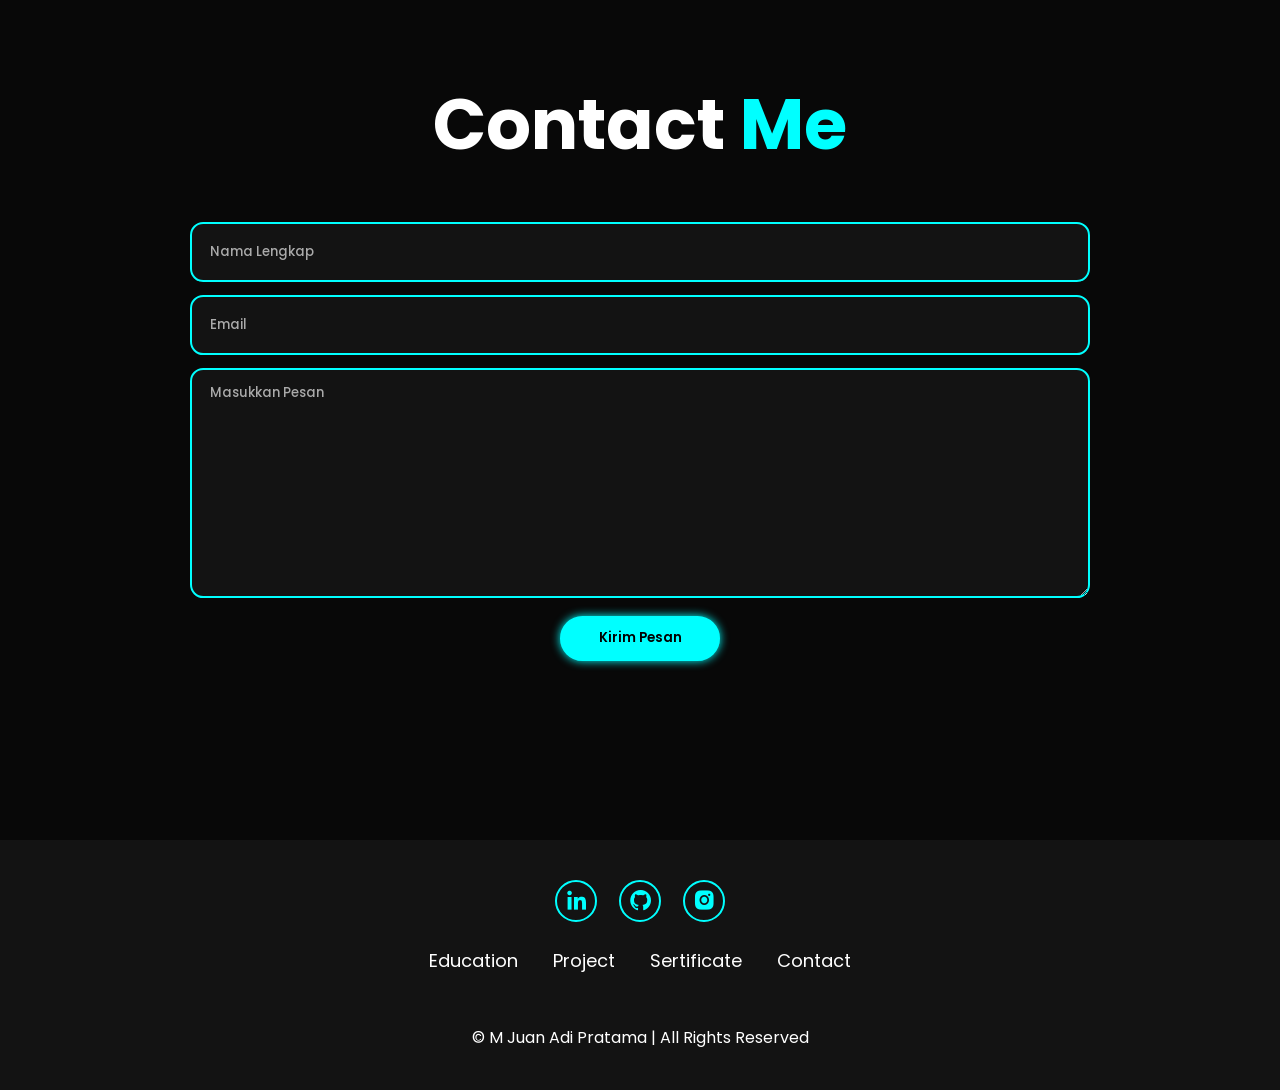
==== commit ee5eed80: "update" ====
--- a/index.html
+++ b/index.html
@@ -60,7 +60,7 @@
         </div>
       </div>
       <div class="home-img">
-        <img src="img/img2.jpeg" alt="" />
+        <img src="img/img3.jpeg" alt="" />
       </div>
     </section>
     <!-- End Home -->
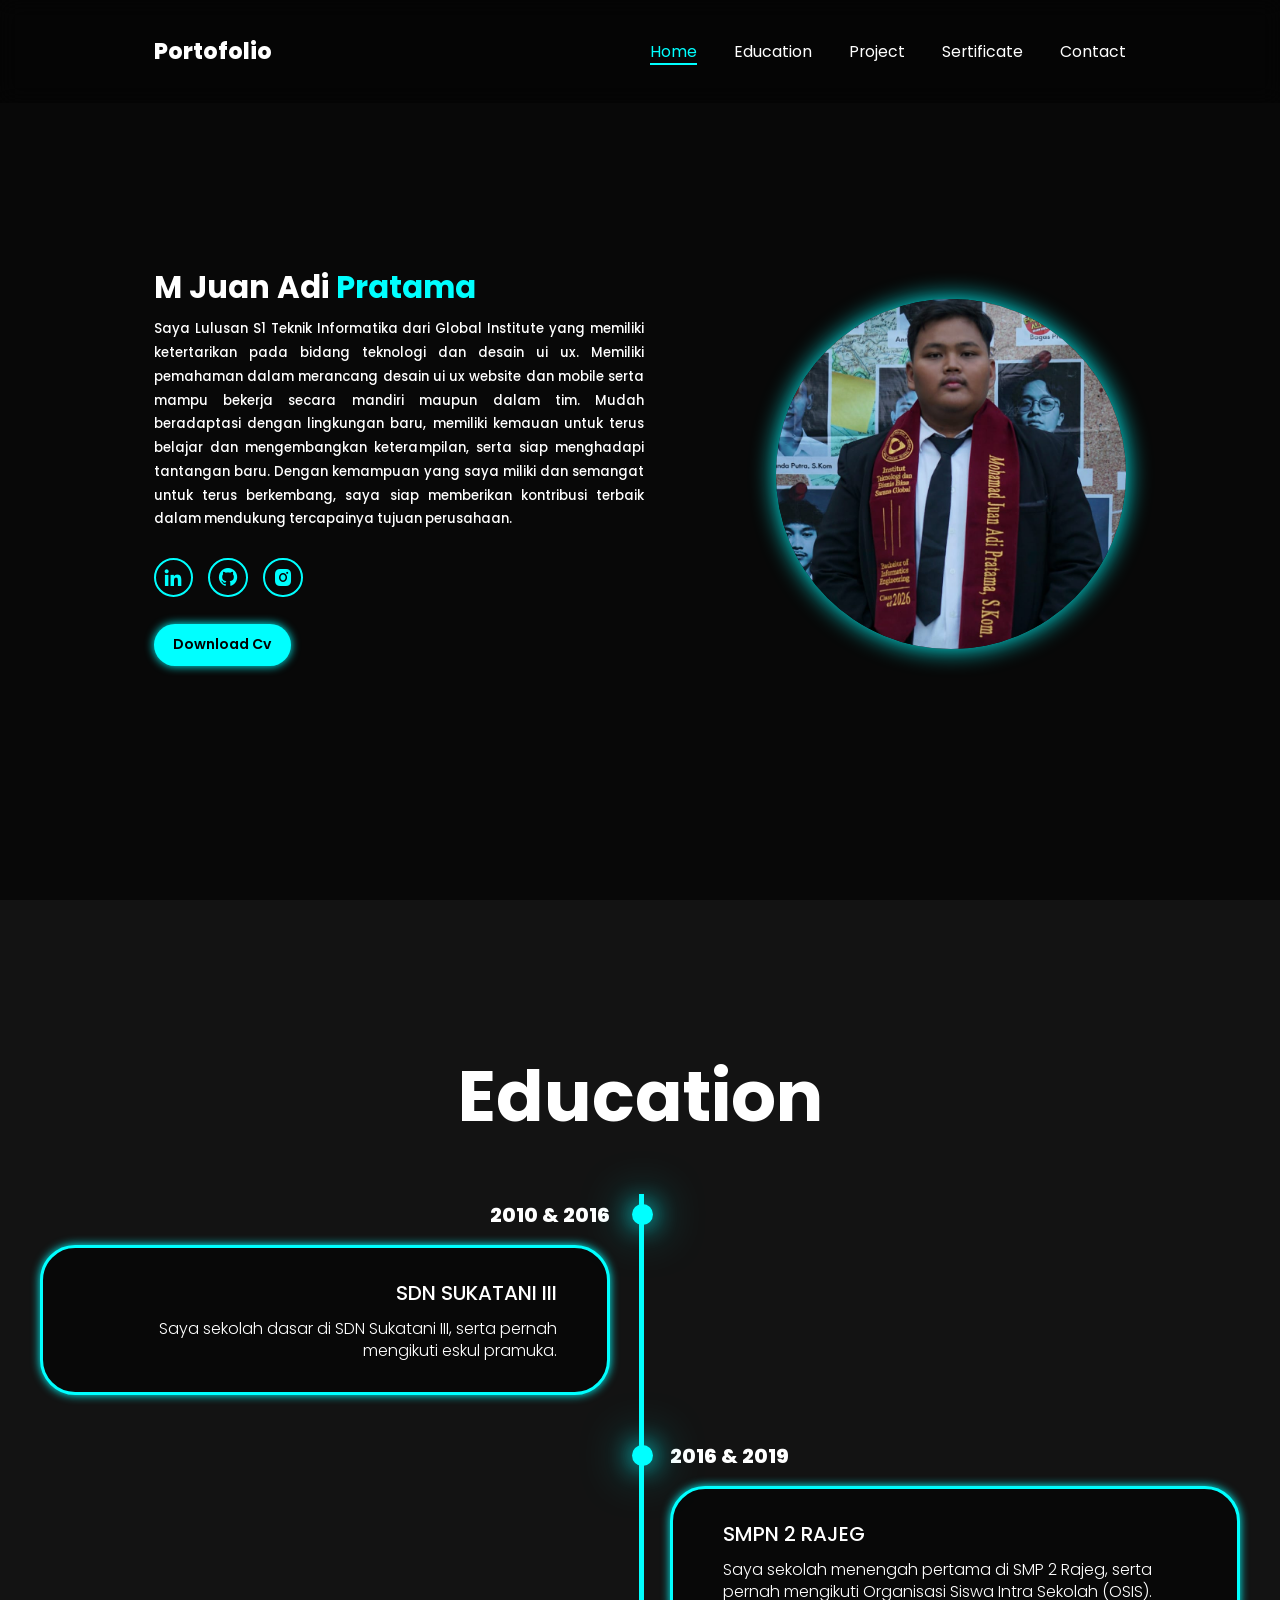
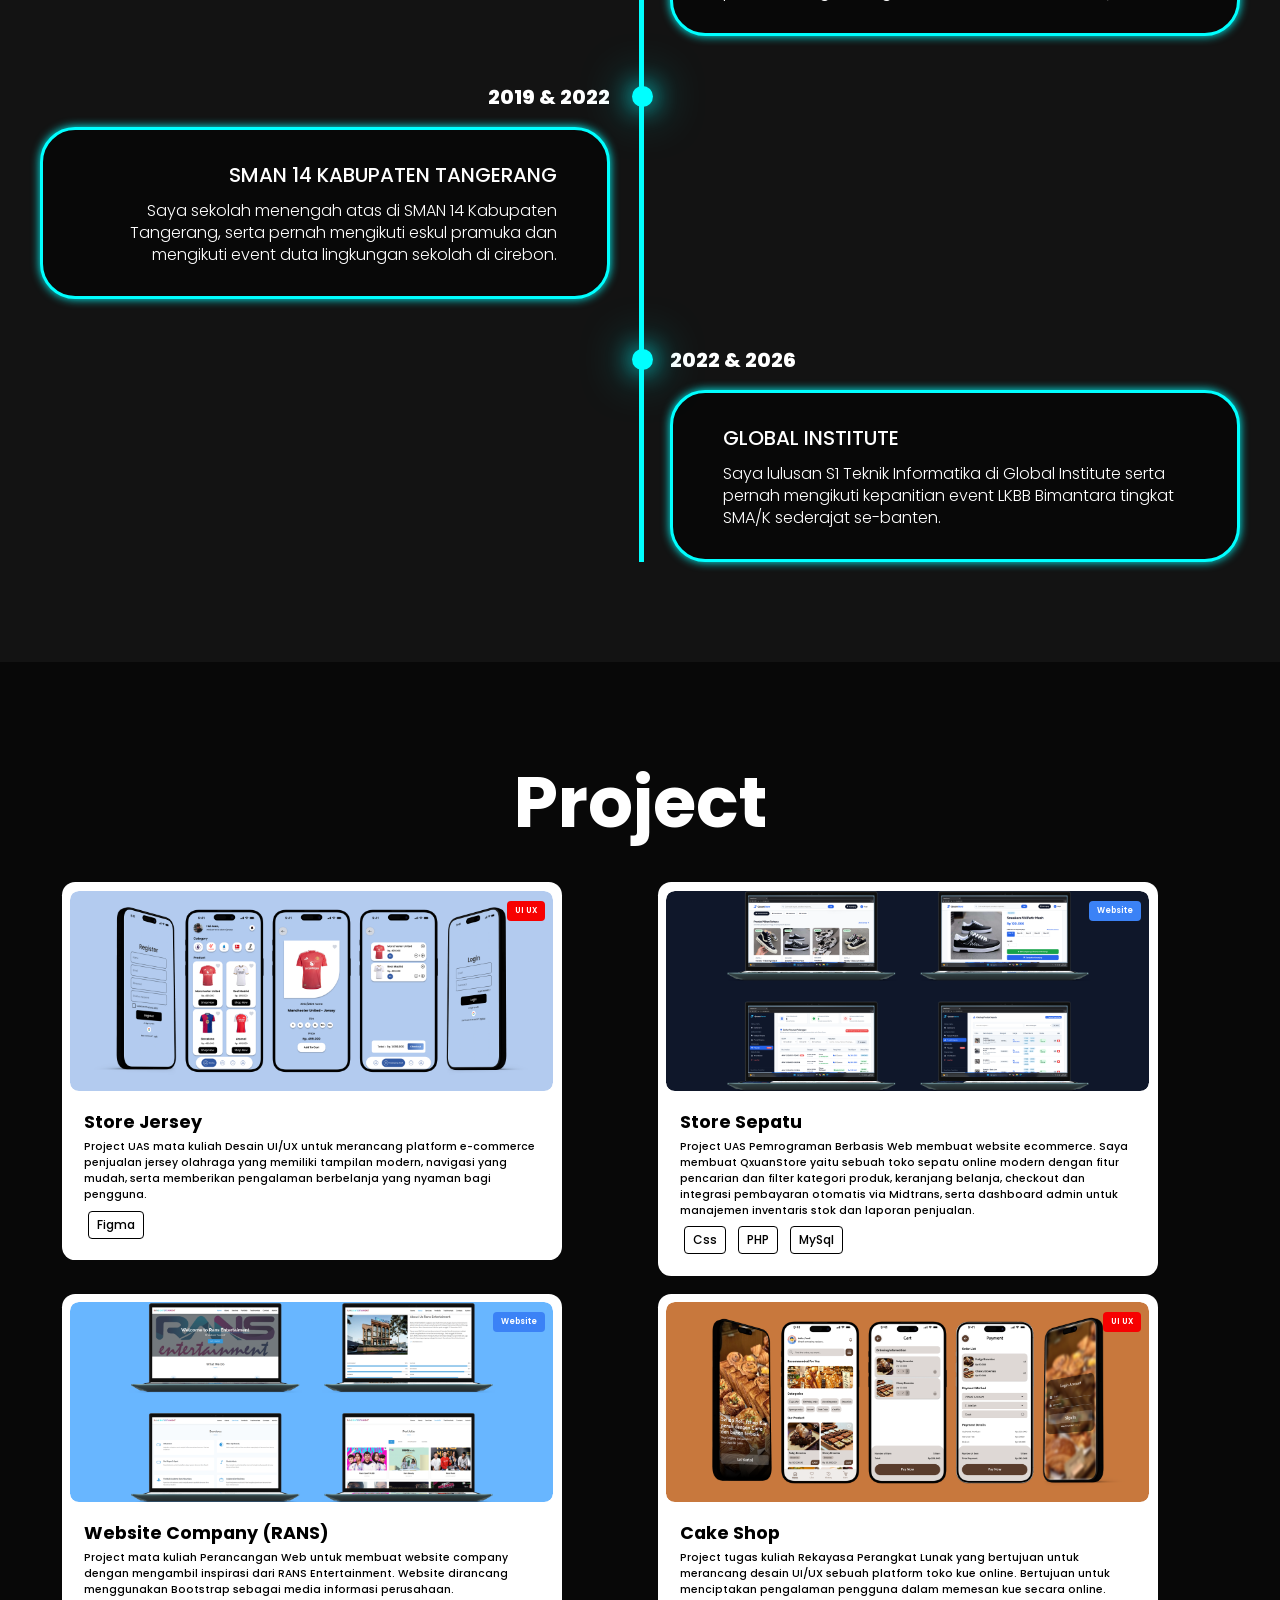
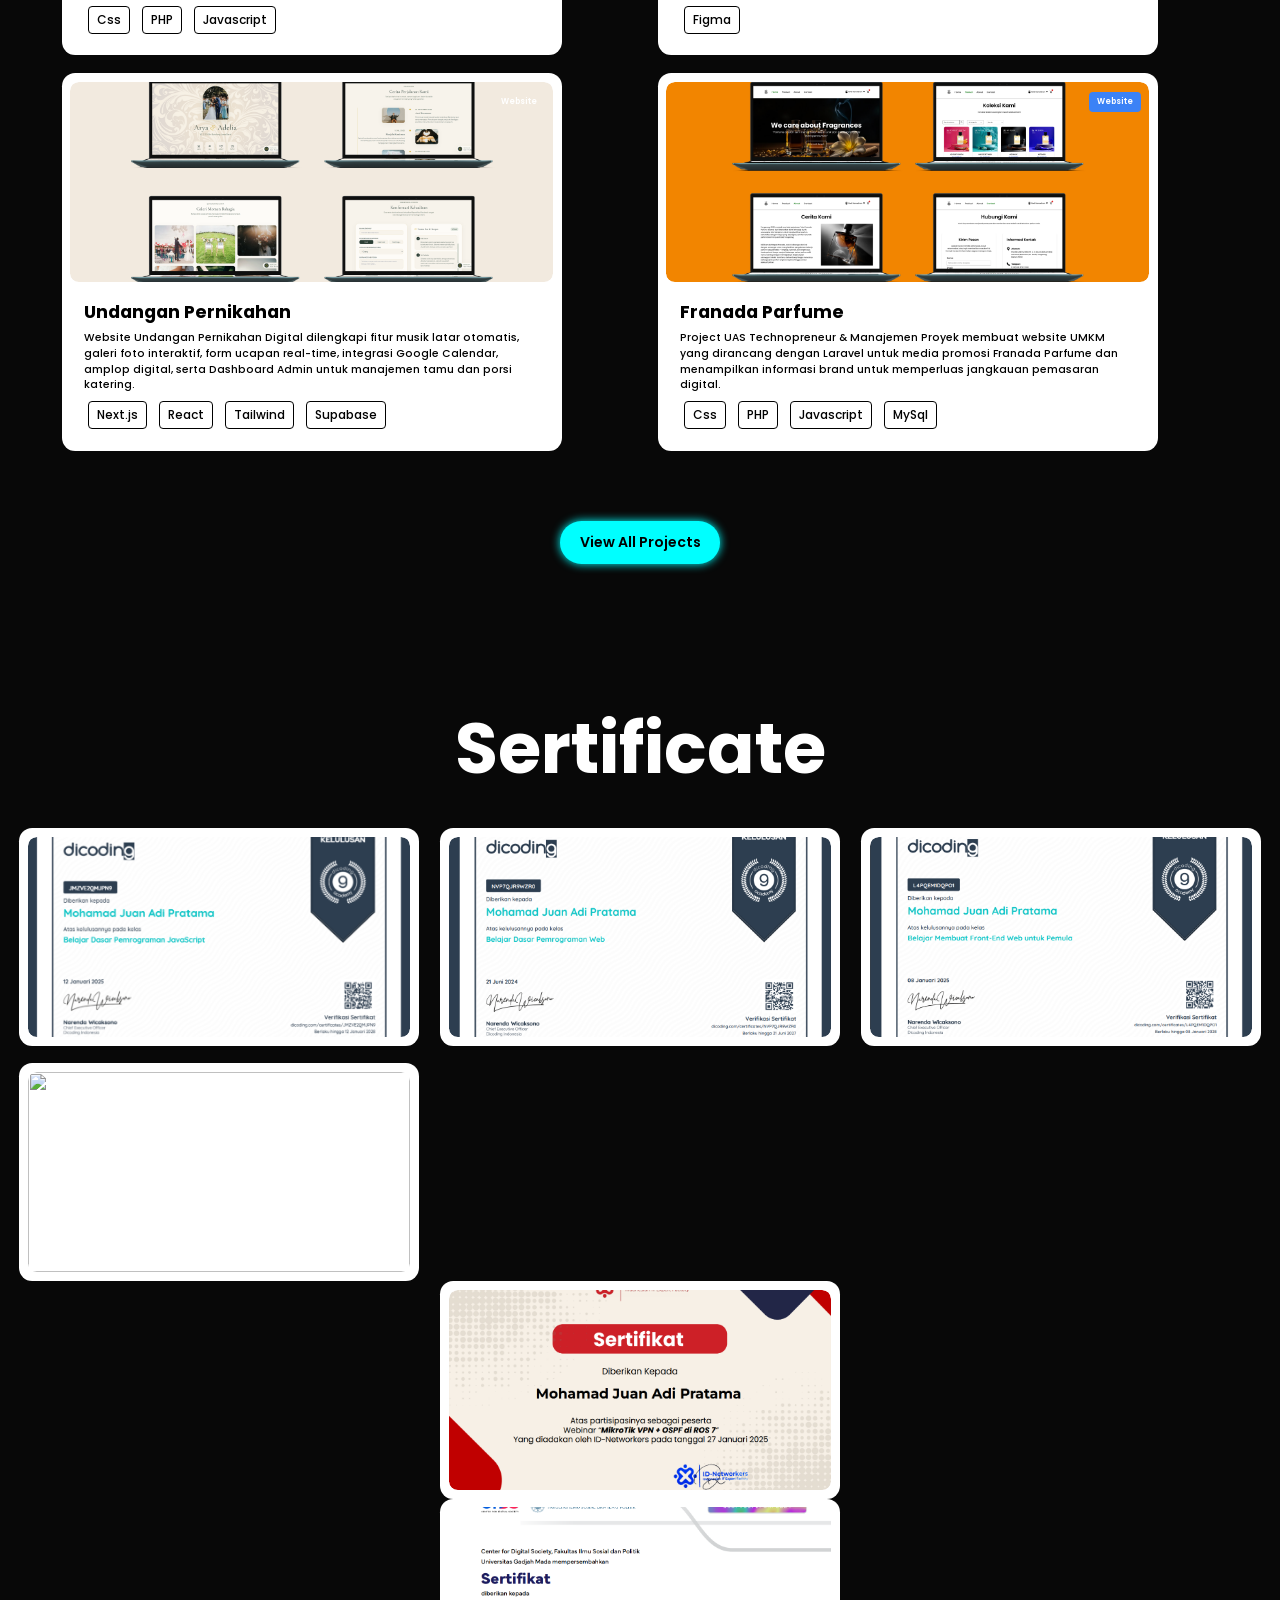
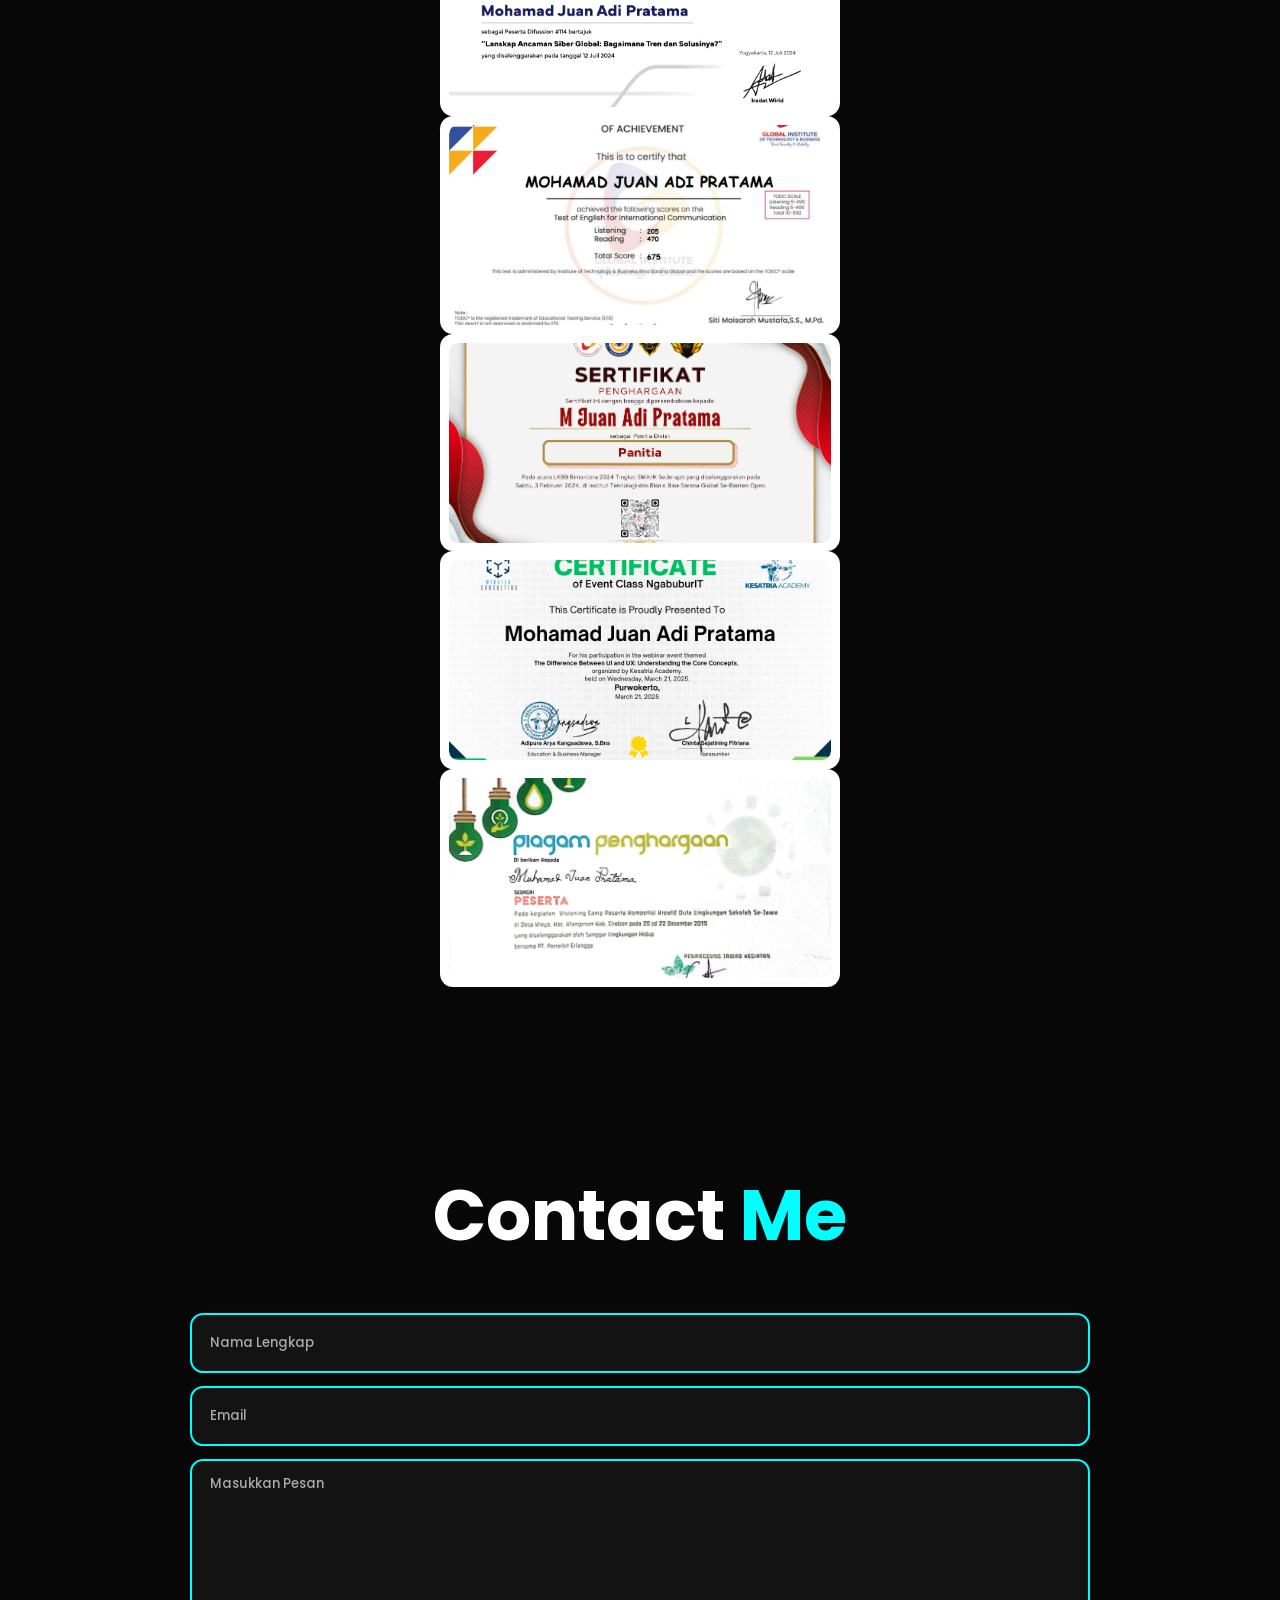
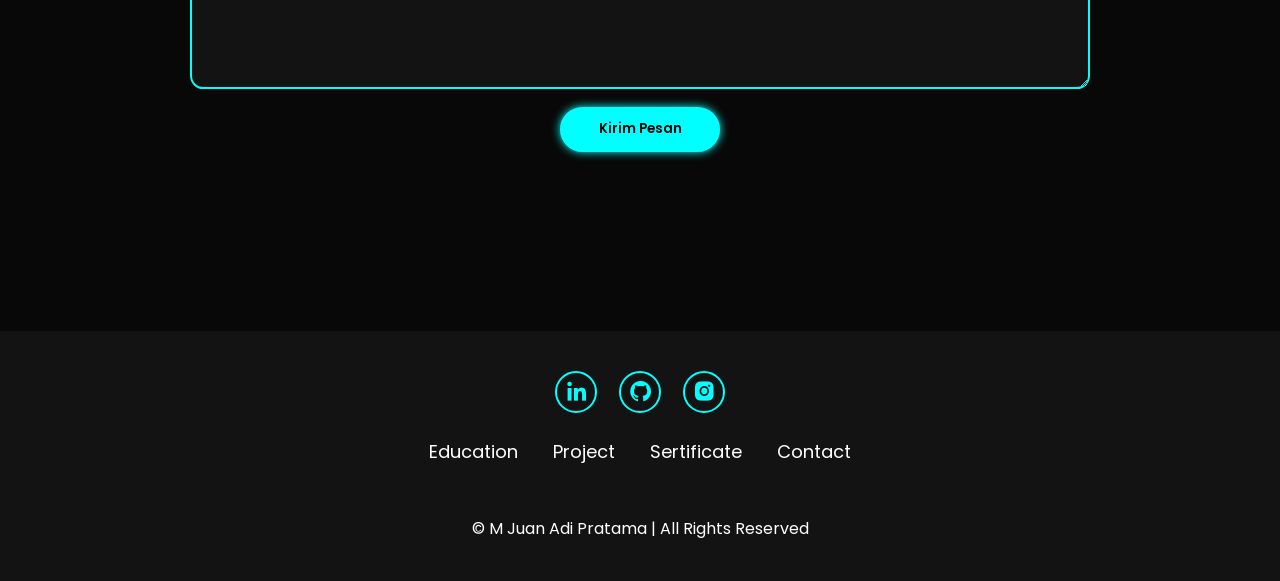
==== commit b6be6954: "update" ====
--- a/index.html
+++ b/index.html
@@ -406,7 +406,7 @@
         <!-- CERTIFICATE 1 -->
         <div class="sertificate-box" onclick="openCertificate('certificate1')">
           <div class="sertificate-image">
-            <img src="img/sertificate1.png" alt="Dasar Pemrograman Web"/>
+            <img src="img/sertificate1.png"/>
             <div class="sertificate-overlay">
               <i class='bx bx-show'></i>
               <span>View Sertificate</span>
@@ -417,7 +417,7 @@
         <!-- CERTIFICATE 2 -->
         <div class="sertificate-box" onclick="openCertificate('certificate2')">
           <div class="sertificate-image">
-            <img src="img/sertificate2.png" alt="Front-End Web Pemula"/>
+            <img src="img/sertificate2.png"/>
             <div class="sertificate-overlay">
               <i class='bx bx-show'></i>
               <span>View Sertificate</span>
@@ -428,7 +428,7 @@
         <!-- CERTIFICATE 3 -->
         <div class="sertificate-box" onclick="openCertificate('certificate3')">
           <div class="sertificate-image">
-            <img src="img/sertificate3.png" alt="Dasar Pemrograman JavaScript"/>
+            <img src="img/sertificate3.png"/>
             <div class="sertificate-overlay">
               <i class='bx bx-show'></i>
               <span>View Sertificate</span>
@@ -439,7 +439,7 @@
         <!-- CERTIFICATE 4 -->
         <div class="sertificate-box" onclick="openCertificate('certificate4')">
           <div class="sertificate-image">
-            <img src="img/sertificate4.png" alt="Dasar AI"/>
+            <img src="img/sertificate4.png/>
             <div class="sertificate-overlay">
               <i class='bx bx-show'></i>
               <span>View Sertificate</span>
@@ -450,7 +450,7 @@
         <!-- CERTIFICATE 5 -->
         <div class="sertificate-box" onclick="openCertificate('certificate5')">
           <div class="sertificate-image">
-            <img src="img/sertificate5.png" alt="Webinar Mikrotik VPN"/>
+            <img src="img/sertificate5.png"/>
             <div class="sertificate-overlay">
               <i class='bx bx-show'></i>
               <span>View Sertificate</span>
@@ -461,7 +461,7 @@
         <!-- CERTIFICATE 6 -->
         <div class="sertificate-box" onclick="openCertificate('certificate6')">
           <div class="sertificate-image">
-            <img src="img/sertificate6.png" alt="Ancaman Cyber Global"/>
+            <img src="img/sertificate6.png"/>
             <div class="sertificate-overlay">
               <i class='bx bx-show'></i>
               <span>View Sertificate</span>
@@ -483,7 +483,7 @@
         <!-- CERTIFICATE 8 -->
         <div class="sertificate-box" onclick="openCertificate('certificate8')">
           <div class="sertificate-image">
-            <img src="img/sertificate8.png" alt="Test of English for International Communication"/>
+            <img src="img/sertificate8.png"/>
             <div class="sertificate-overlay">
               <i class='bx bx-show'></i>
               <span>View Sertificate</span>
@@ -494,7 +494,7 @@
         <!-- CERTIFICATE 9 -->
         <div class="sertificate-box" onclick="openCertificate('certificate9')">
           <div class="sertificate-image">
-            <img src="img/sertificate9.jpg" alt="LKBB Bimantara Se-Banten"/>
+            <img src="img/sertificate9.jpg"/>
             <div class="sertificate-overlay">
               <i class='bx bx-show'></i>
               <span>View Sertificate</span>
@@ -505,13 +505,23 @@
         <!-- CERTIFICATE 10 -->
         <div class="sertificate-box" onclick="openCertificate('certificate10')">
           <div class="sertificate-image">
-            <img src="img/sertificate10.png" alt="The Difference Between Ul and UX: Understanding the Core Concepts"/>
-            <div class="sertificate-overlay">
-              <i class='bx bx-show'></i>
-              <span>View Sertificate</span>
-            </div>
-          </div>
-        </div>
+            <img src="img/sertificate10.png"/>
+            <div class="sertificate-overlay">
+              <i class='bx bx-show'></i>
+              <span>View Sertificate</span>
+            </div>
+          </div>
+        </div>
+
+        <!-- CERTIFICATE 11 -->
+        <div class="sertificate-box" onclick="openCertificate('certificate11')">
+          <div class="sertificate-image">
+            <img src="img//sertificate11.jpeg"/>
+            <div class="sertificate-overlay">
+              <i class='bx bx-show'></i>
+              <span>View Sertificate</span>
+            </div>
+          </div>
       </div>
 
       <!-- VIEW ALL BUTTON -->
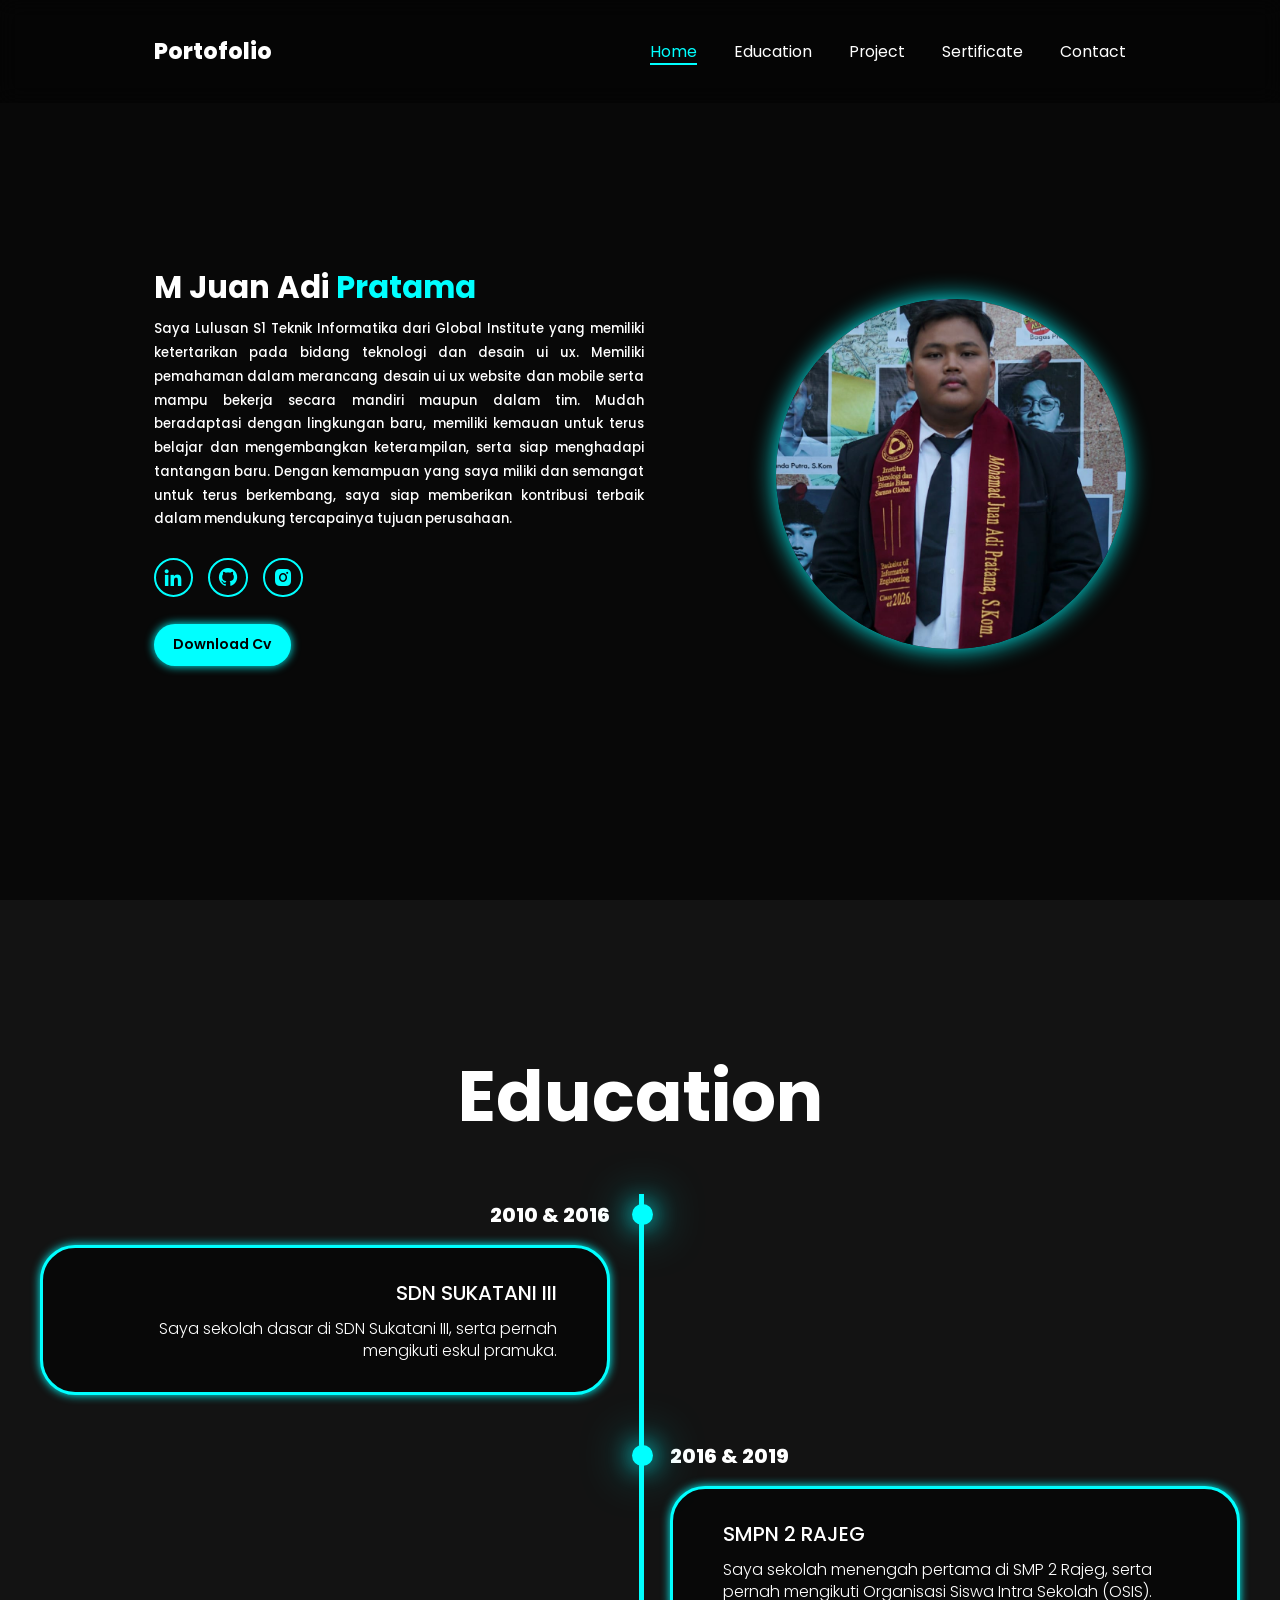
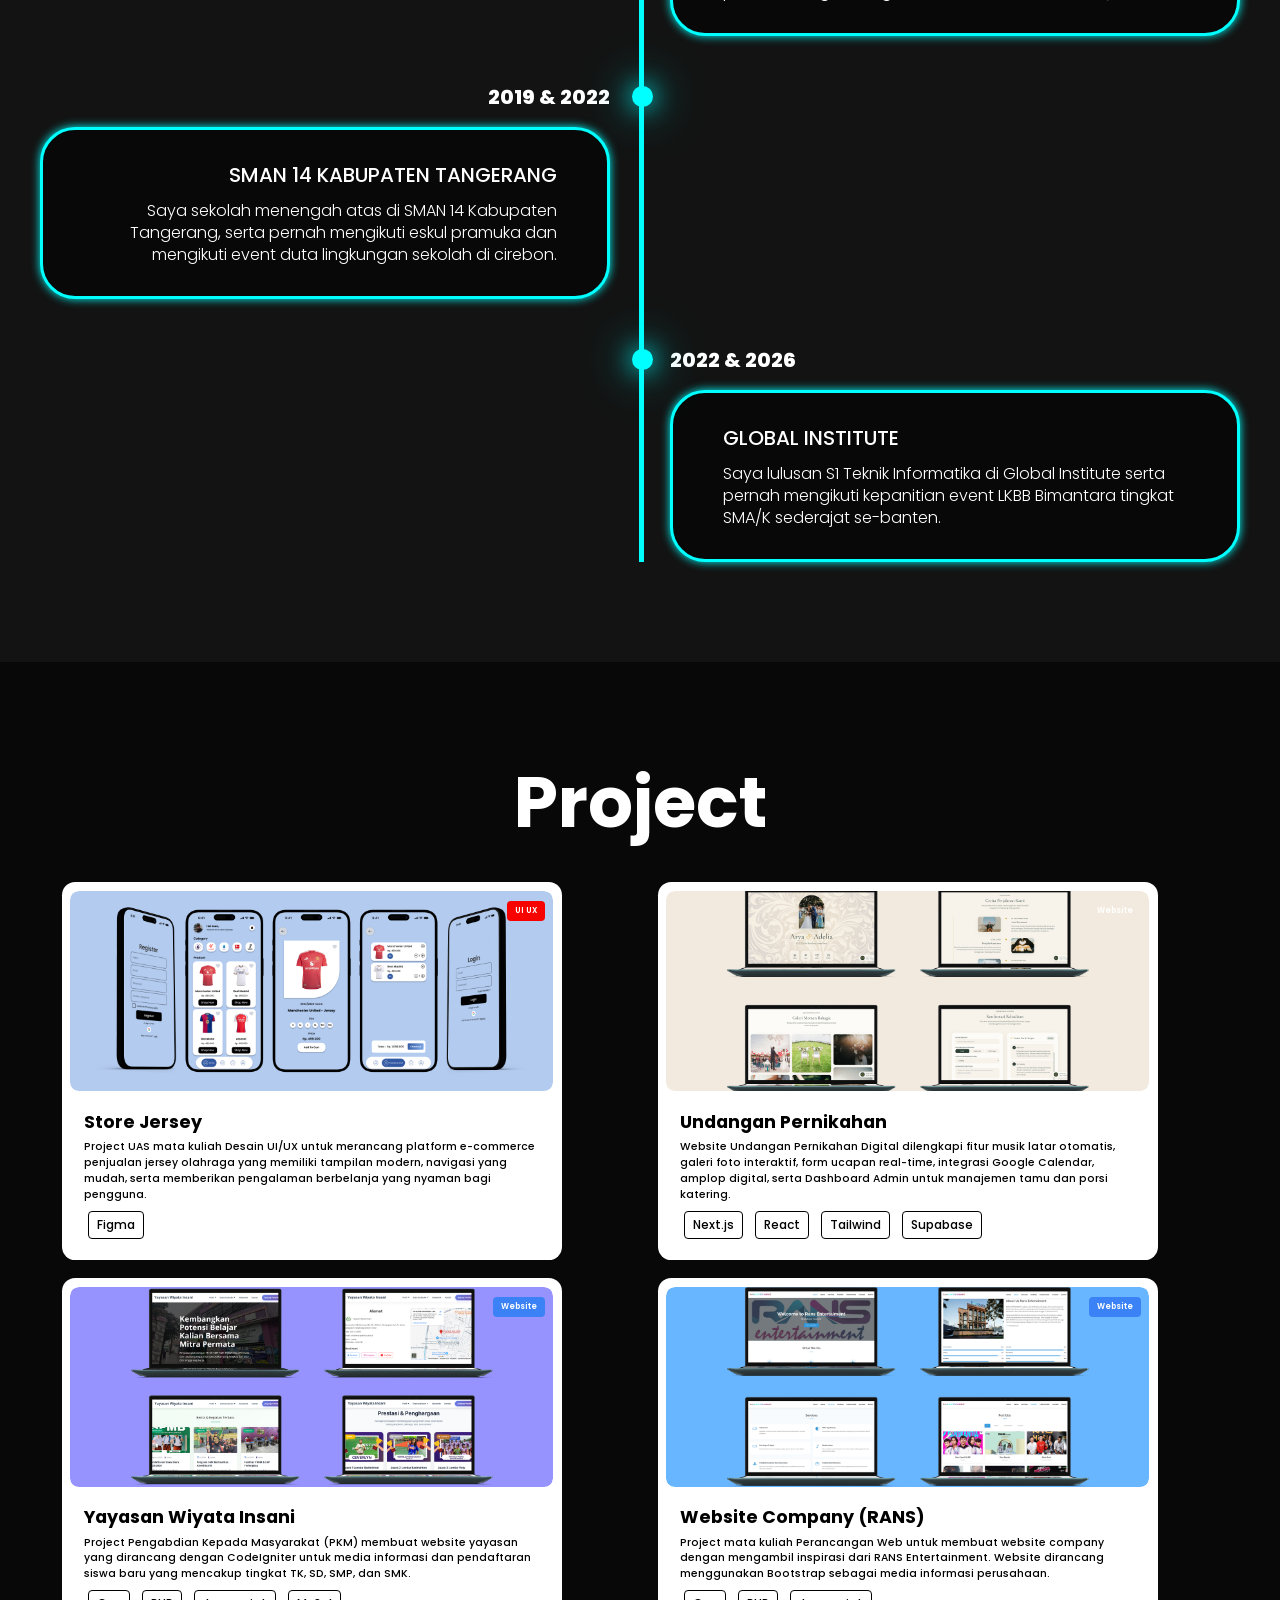
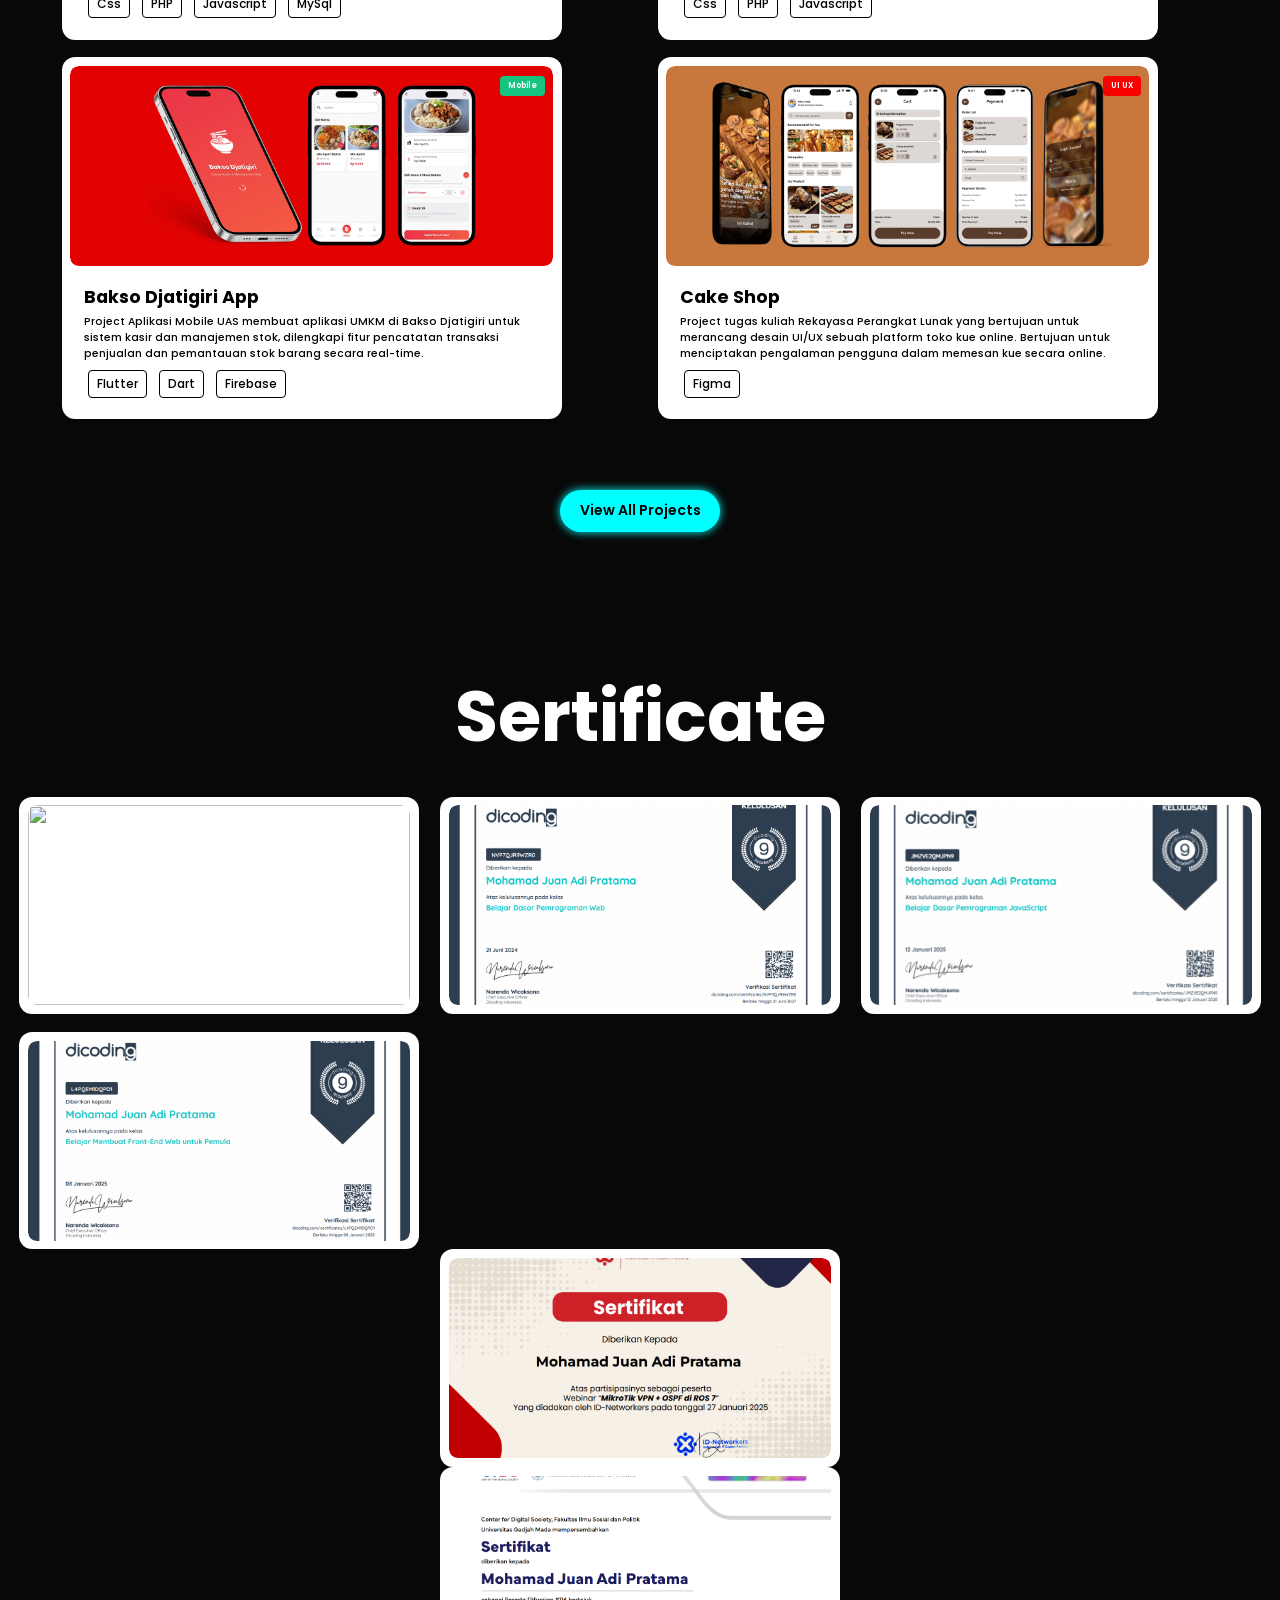
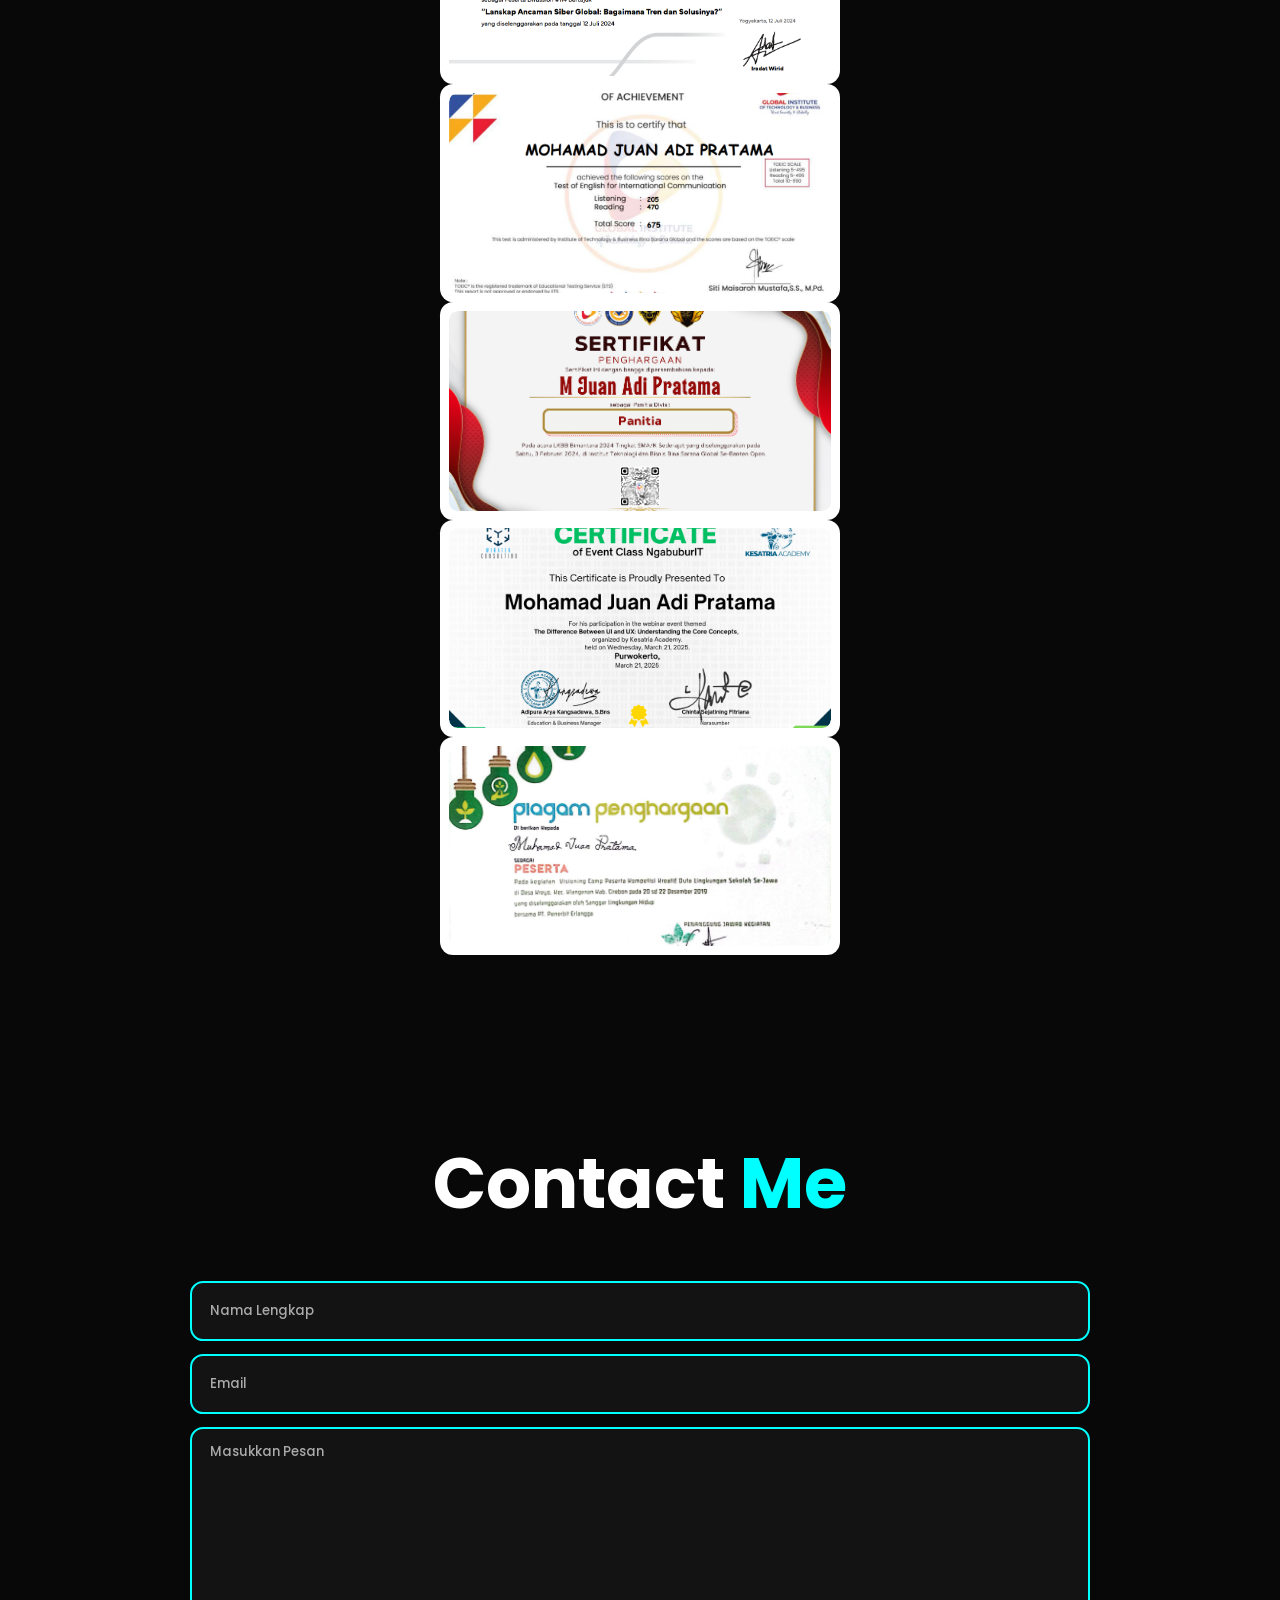
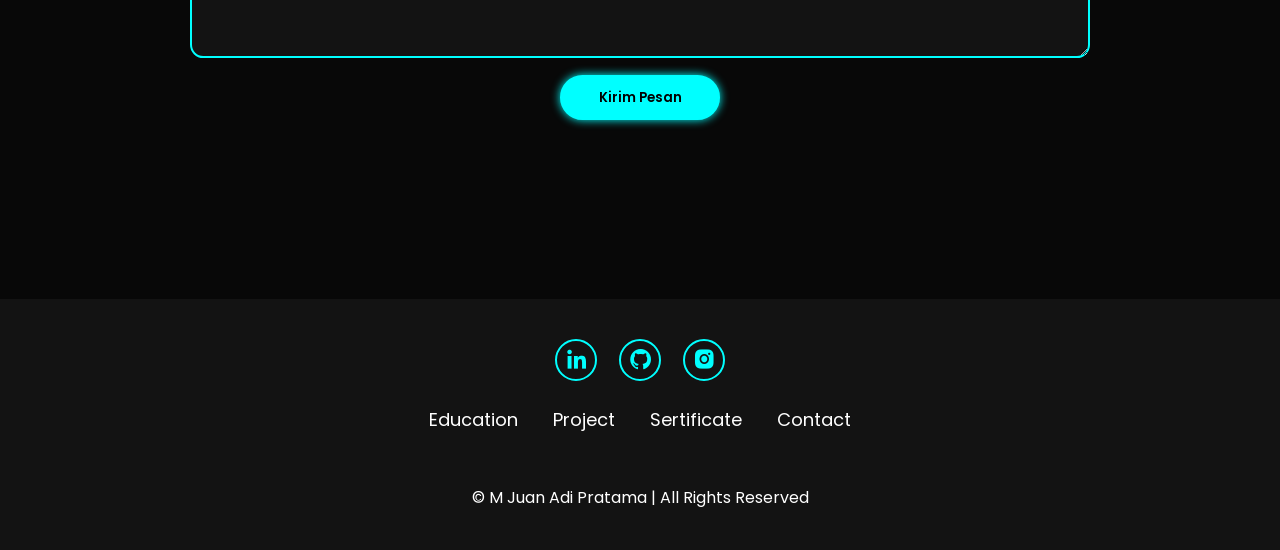
==== commit 16c03021: "update" ====
--- a/index.html
+++ b/index.html
@@ -469,17 +469,6 @@
           </div>
         </div>
 
-        <!-- CERTIFICATE 7 -->
-        <!-- <div class="sertificate-box" onclick="openCertificate('certificate7')">
-          <div class="sertificate-image">
-            <img src="img/sertificate7.png" alt="Microsoft Office Spesialist"/>
-            <div class="sertificate-overlay">
-              <i class='bx bx-show'></i>
-              <span>View Sertificate</span>
-            </div>
-          </div>
-        </div> -->
-
         <!-- CERTIFICATE 8 -->
         <div class="sertificate-box" onclick="openCertificate('certificate8')">
           <div class="sertificate-image">
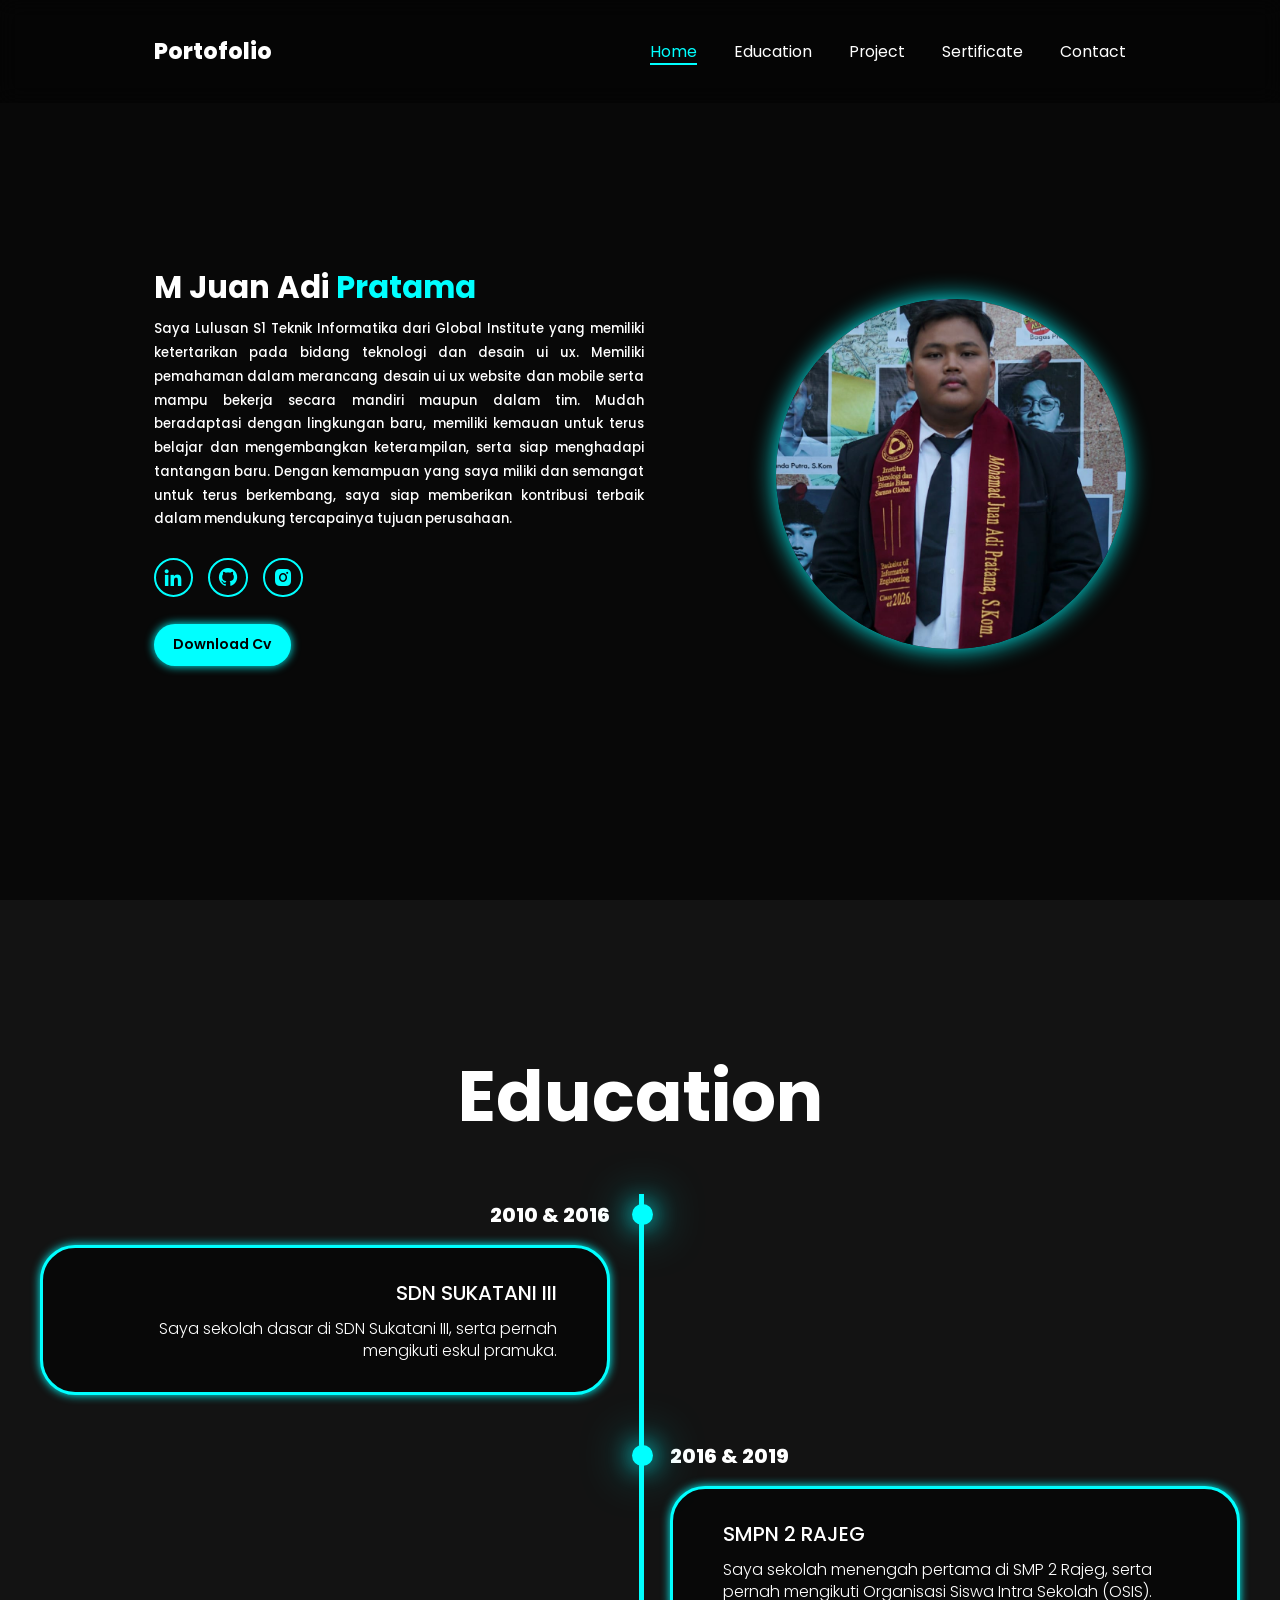
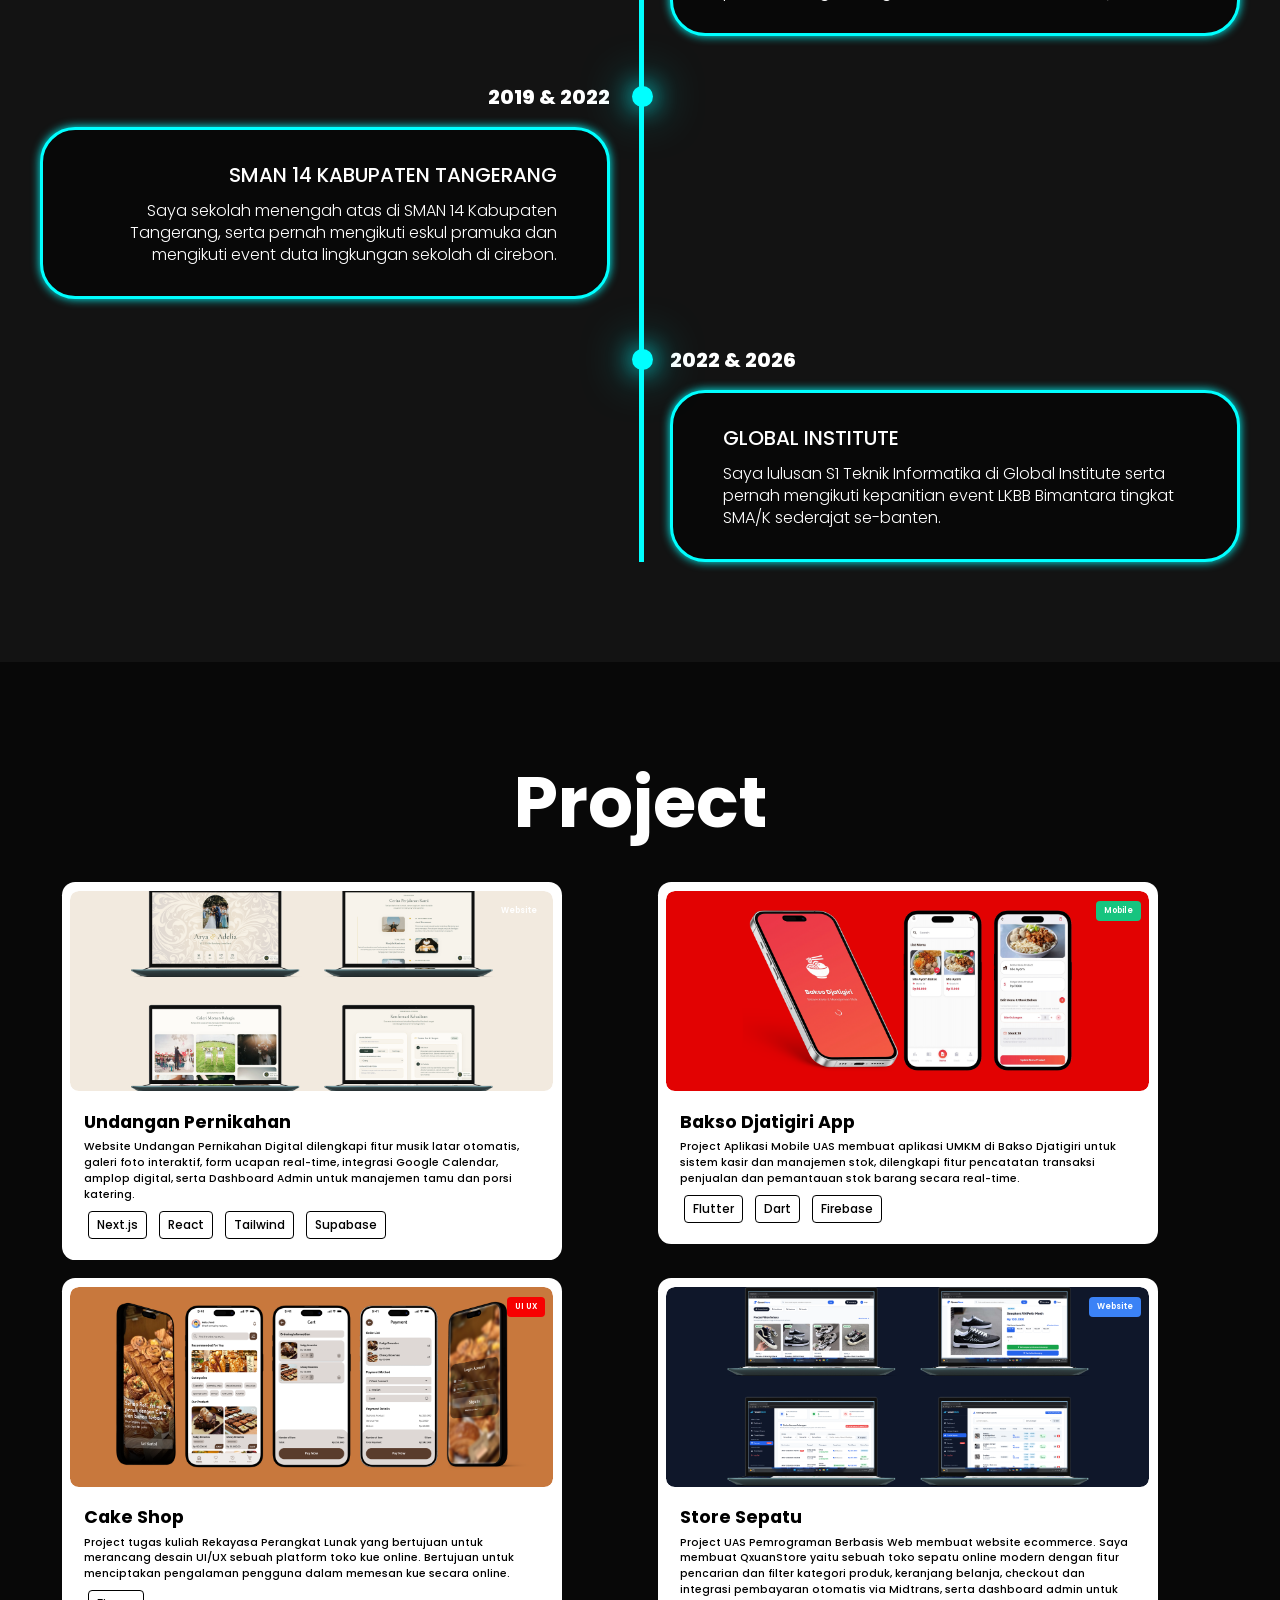
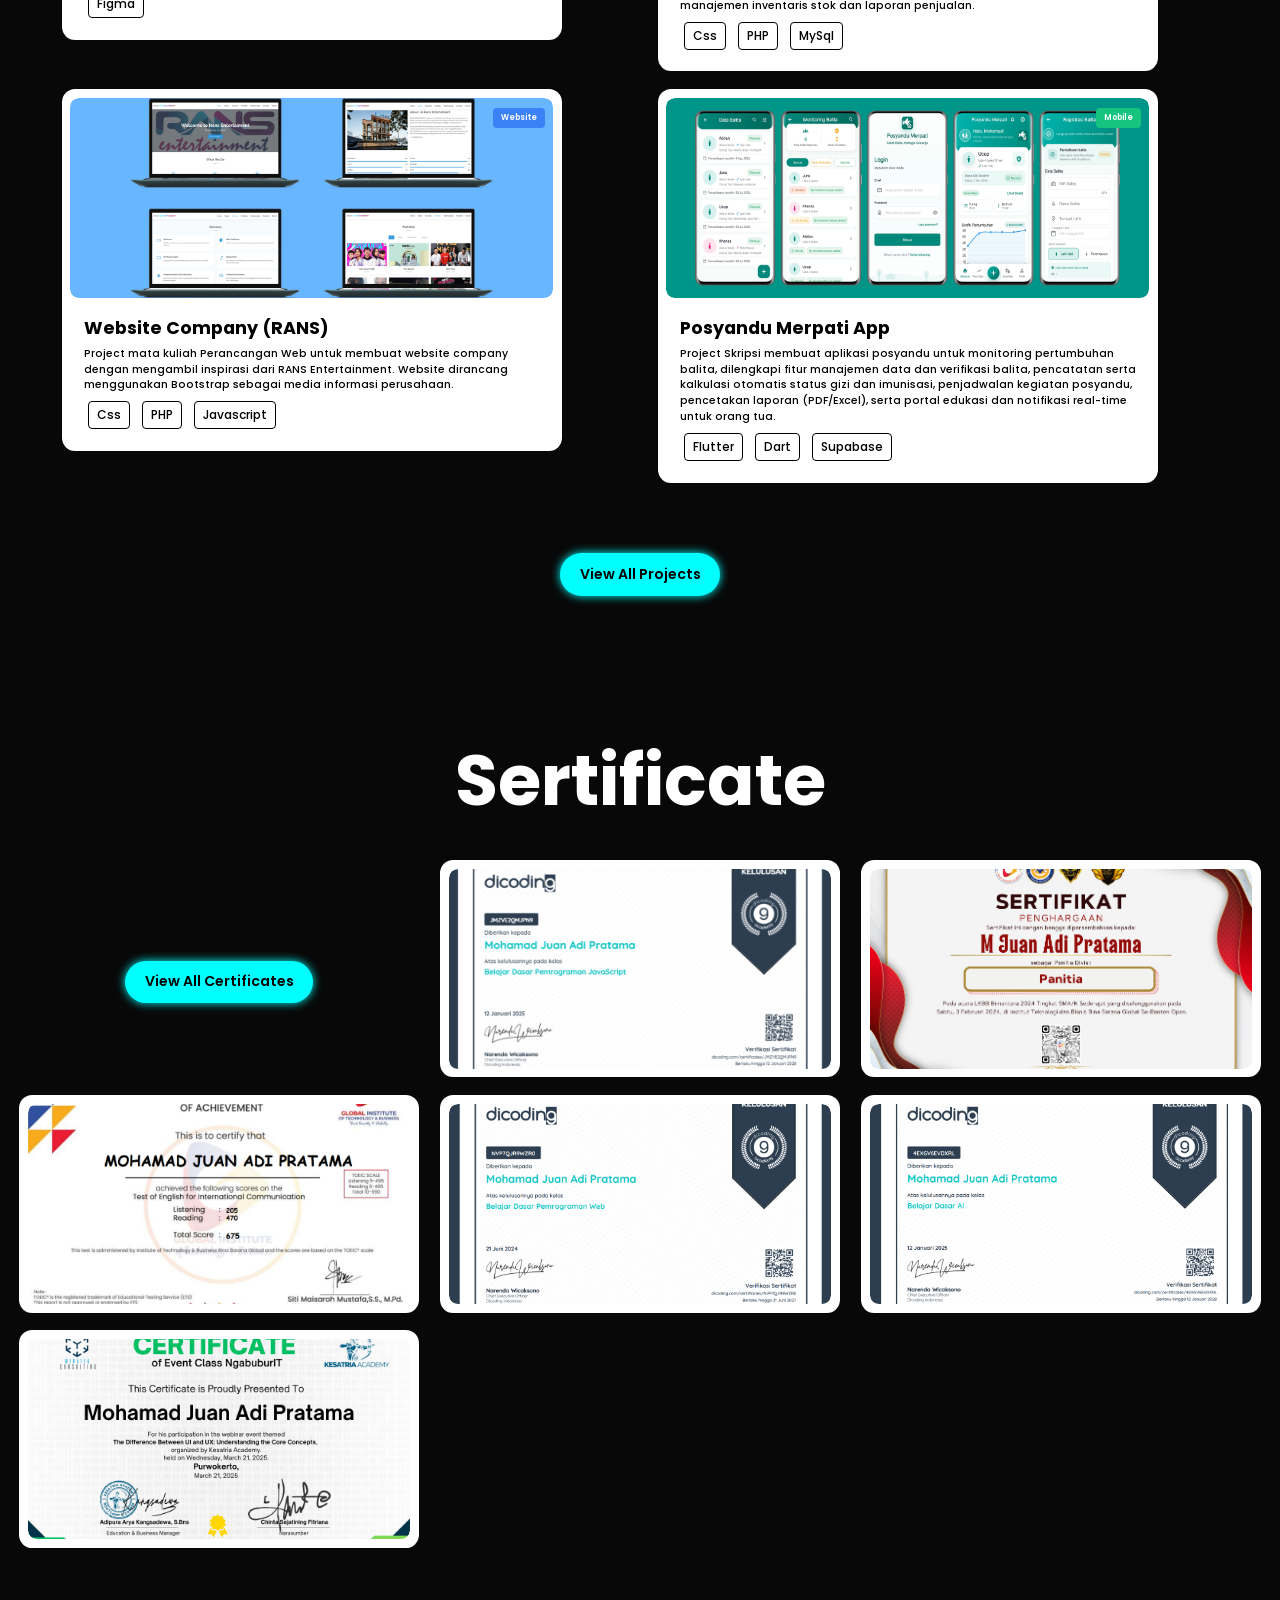
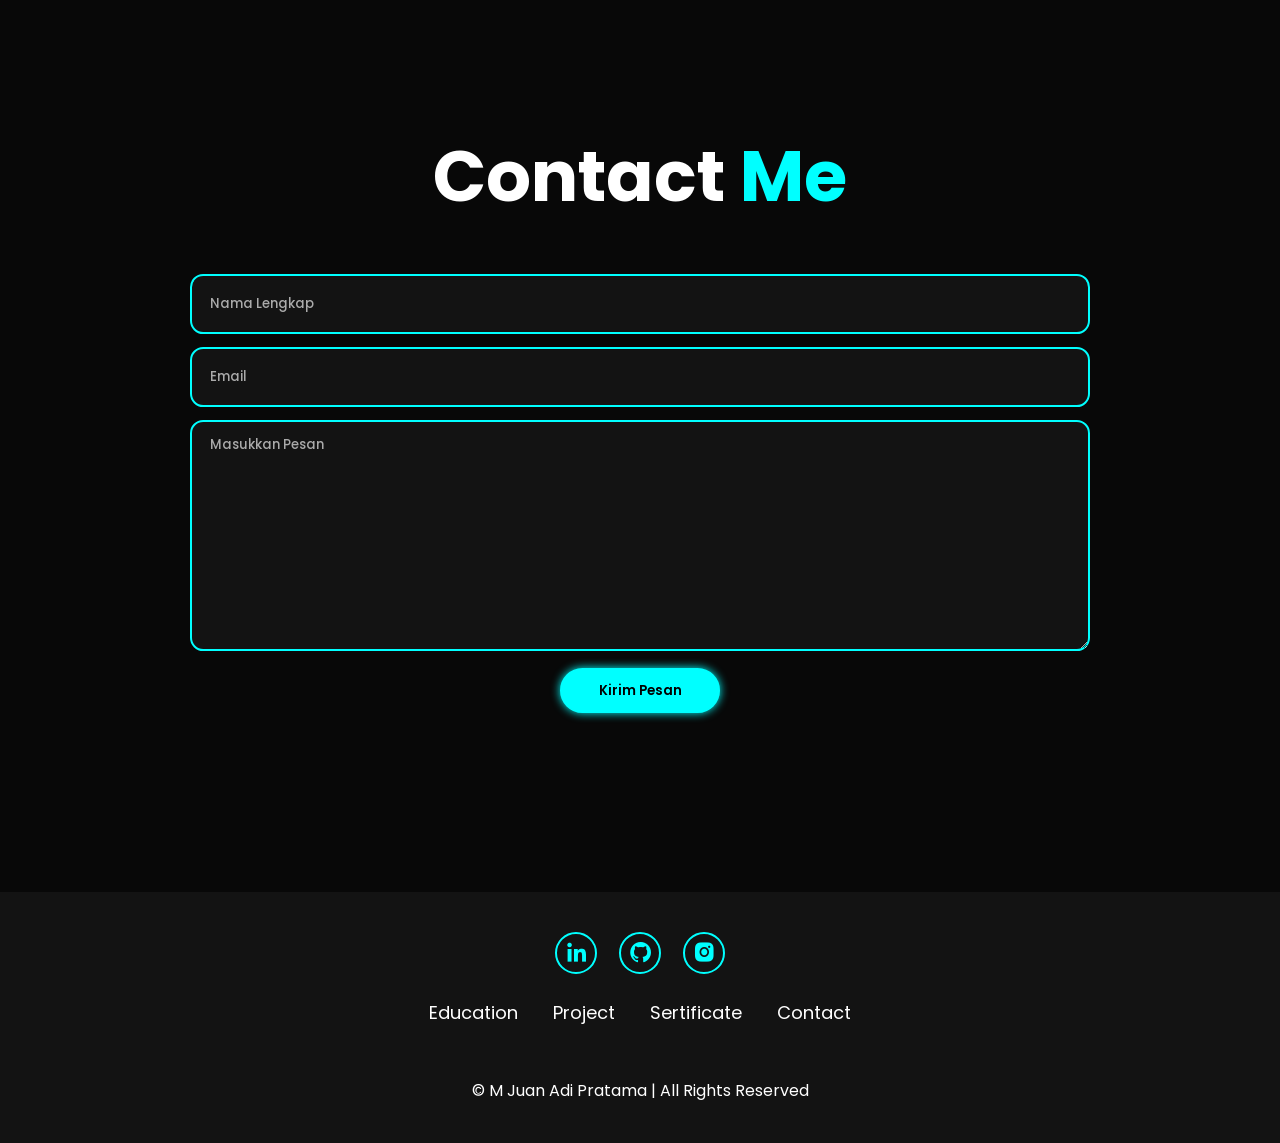
==== commit 75cf6b1c: "update" ====
--- a/index.html
+++ b/index.html
@@ -439,7 +439,7 @@
         <!-- CERTIFICATE 4 -->
         <div class="sertificate-box" onclick="openCertificate('certificate4')">
           <div class="sertificate-image">
-            <img src="img/sertificate4.png/>
+            <img src="img/sertificate4.png"/>
             <div class="sertificate-overlay">
               <i class='bx bx-show'></i>
               <span>View Sertificate</span>
@@ -511,7 +511,7 @@
               <span>View Sertificate</span>
             </div>
           </div>
-      </div>
+        </div>
 
       <!-- VIEW ALL BUTTON -->
         <div class="sertificate-more">
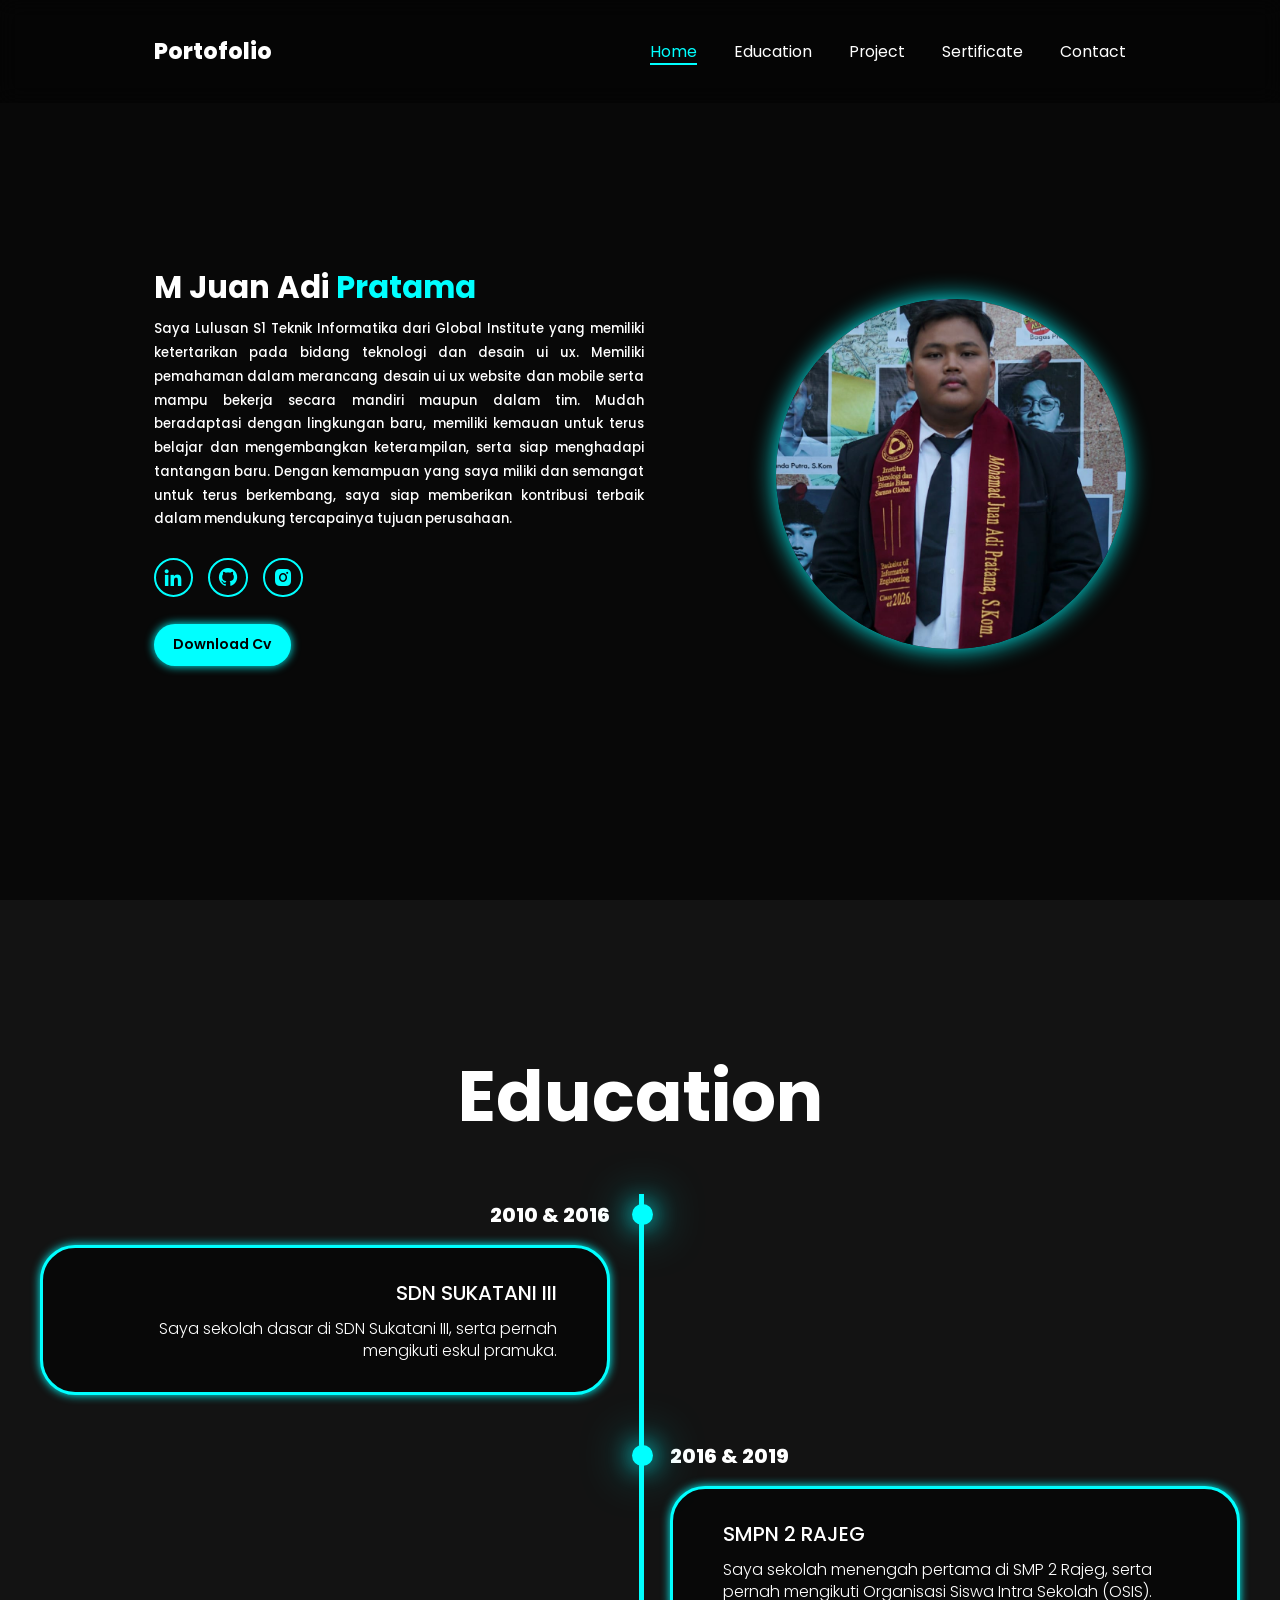
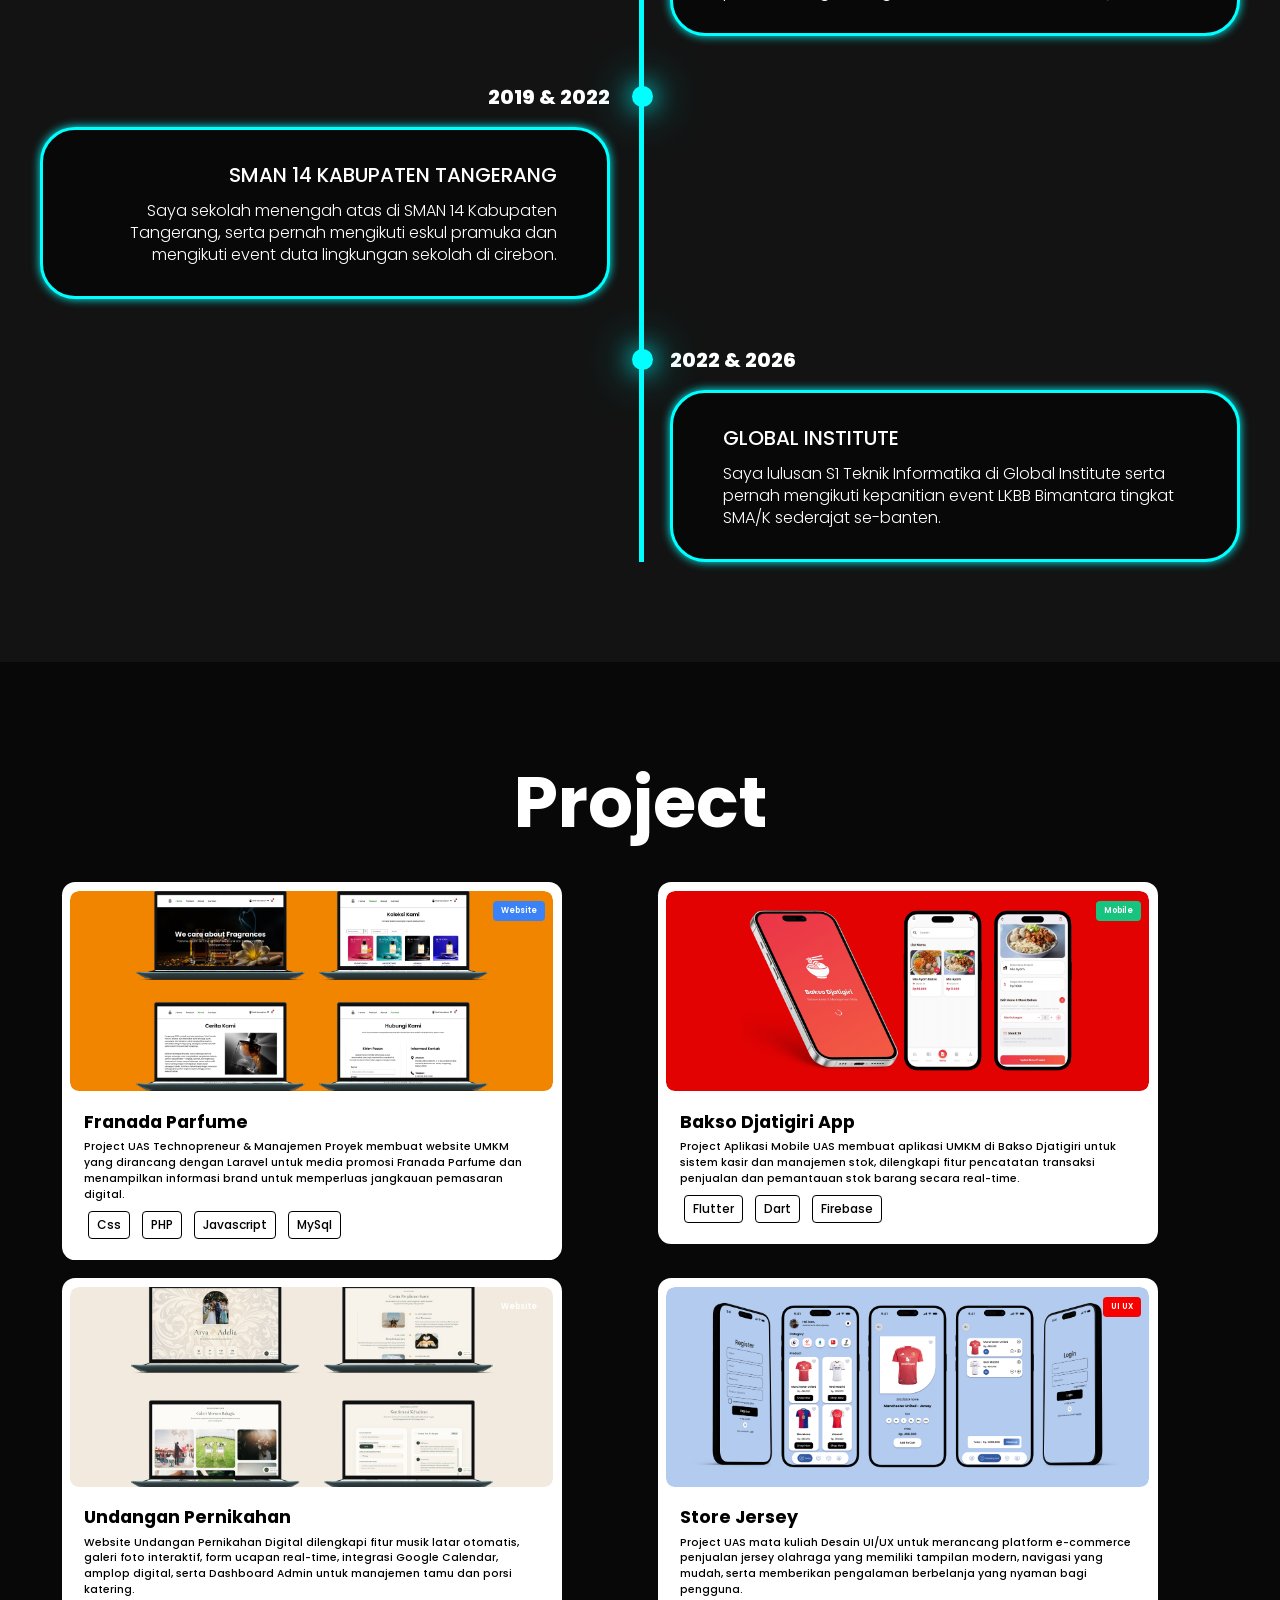
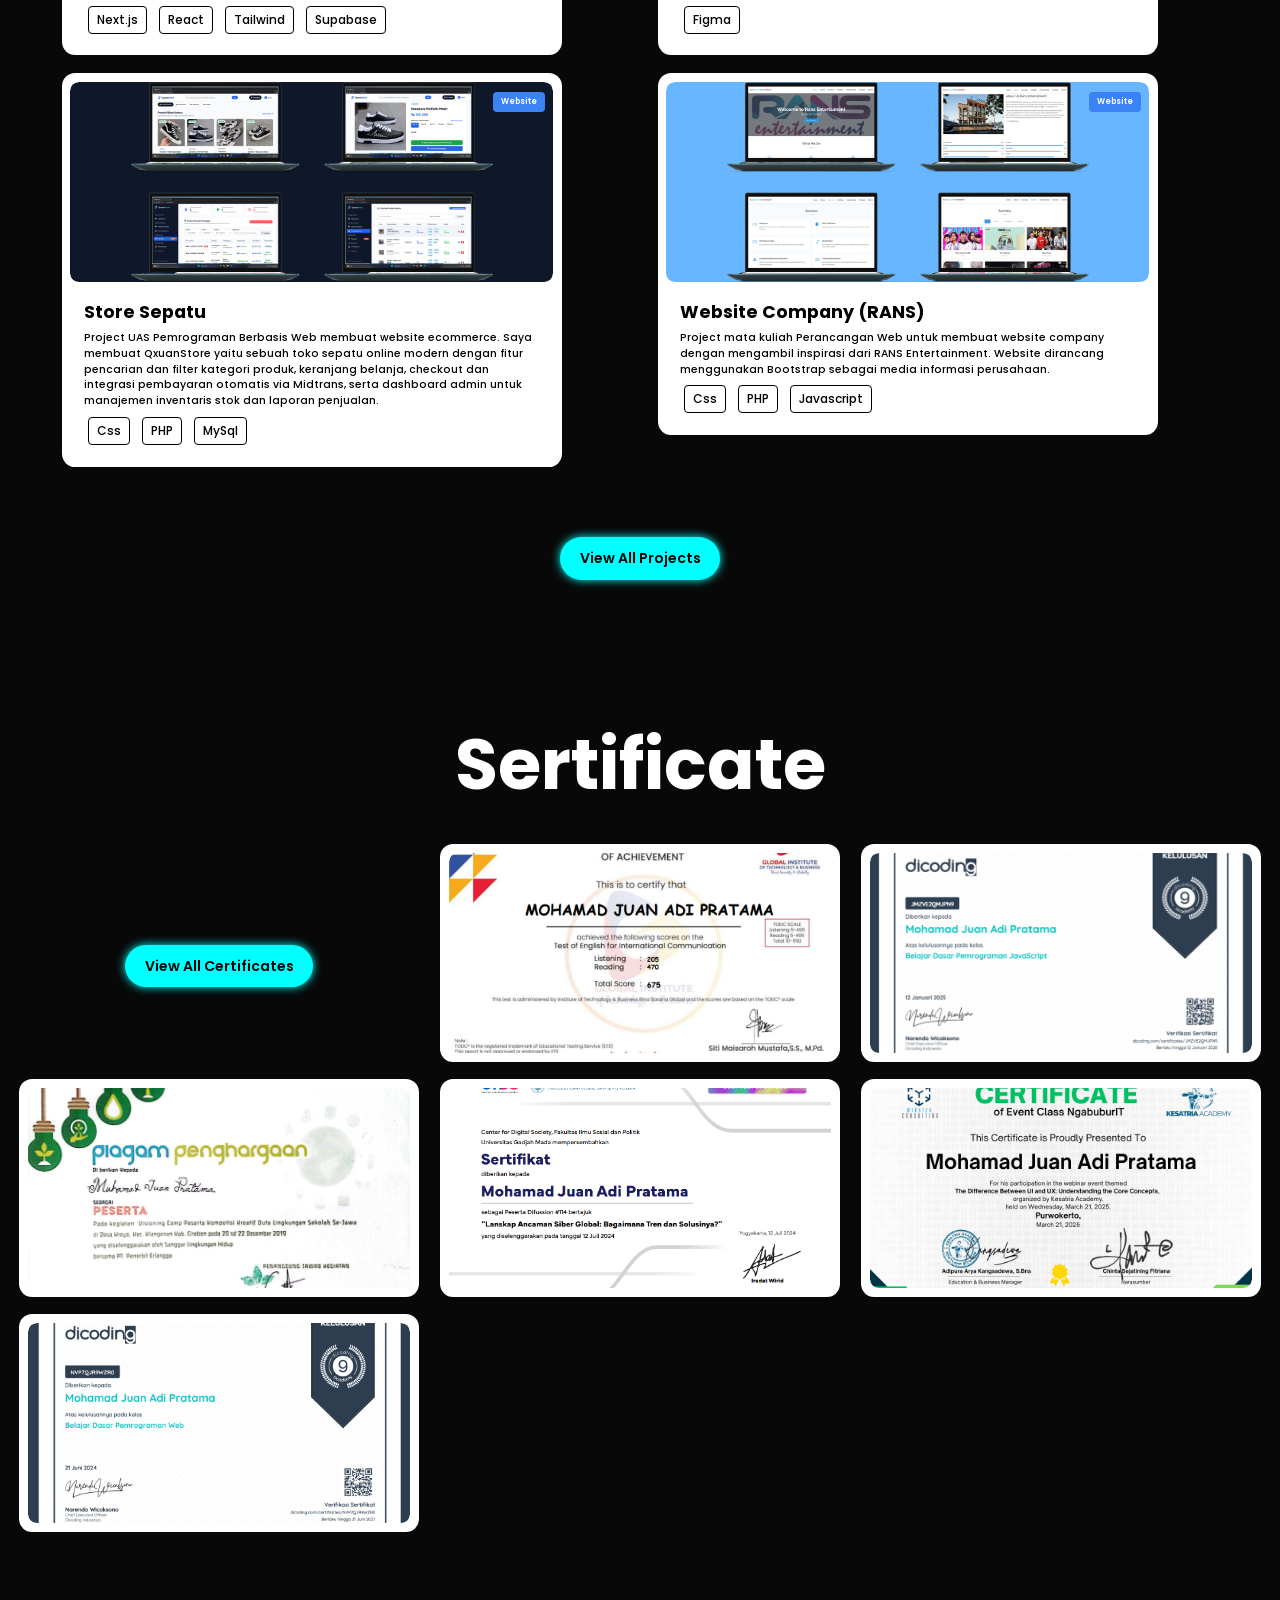
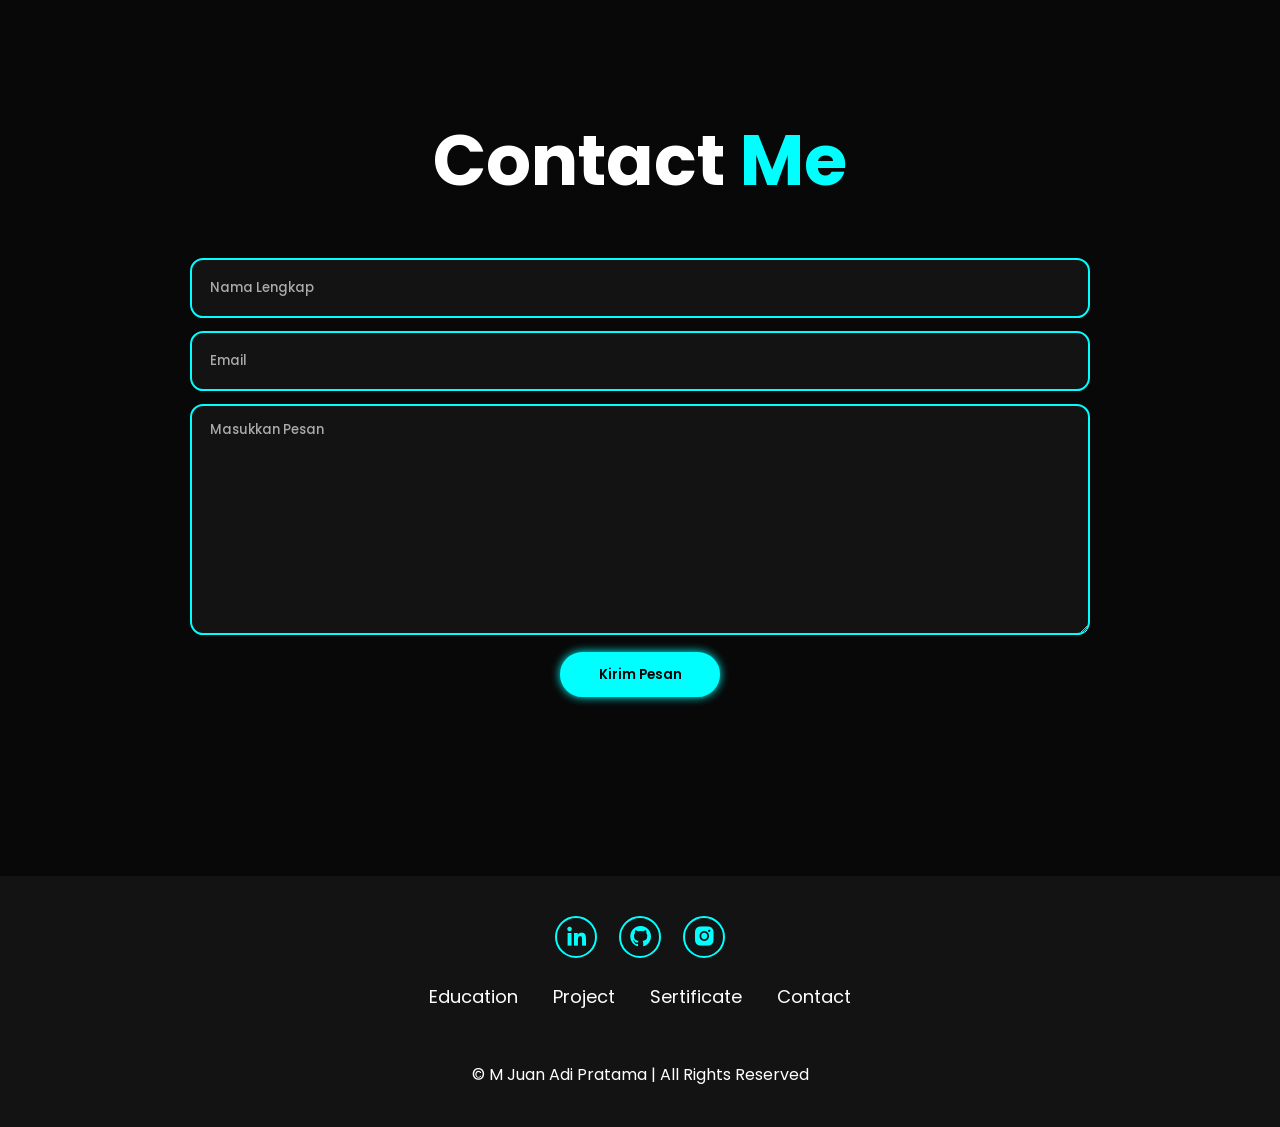
==== commit b83975d0: "update" ====
--- a/index.html
+++ b/index.html
@@ -505,16 +505,15 @@
         <!-- CERTIFICATE 11 -->
         <div class="sertificate-box" onclick="openCertificate('certificate11')">
           <div class="sertificate-image">
-            <img src="img//sertificate11.jpeg"/>
-            <div class="sertificate-overlay">
-              <i class='bx bx-show'></i>
-              <span>View Sertificate</span>
-            </div>
-          </div>
-        </div>
-
+            <img src="img/sertificate11.jpeg"/>
+            <div class="sertificate-overlay">
+              <i class='bx bx-show'></i>
+              <span>View Sertificate</span>
+            </div>
+          </div>
+      </div>
       <!-- VIEW ALL BUTTON -->
-        <div class="sertificate-more">
+      <div class="sertificate-more">
           <a href="sertificate.html" class="btn">
             View All Certificates
           </a>
--- a/style.css
+++ b/style.css
@@ -1749,3 +1749,37 @@
     right: 10px;
   }
 }
+
+/* FULL CERTIFICATE PAGE */
+.certificate-item {
+  display: flex;
+  flex-direction: column;
+  align-items: center;
+  gap: 1.2rem;
+  width: 100%;
+  max-width: 400px;
+  margin: 0 auto;
+}
+
+.certificate-item .sertificate-box {
+  max-width: none;
+  margin: 0;
+}
+
+.certificate-view-btn {
+  border: 0;
+  border-radius: 2rem;
+  padding: 0.9rem 2rem;
+  background: var(--main-color);
+  color: var(--text-color);
+  font: inherit;
+  font-size: 1.4rem;
+  font-weight: 600;
+  cursor: pointer;
+  transition: 0.3s ease;
+}
+
+.certificate-view-btn:hover {
+  transform: translateY(-2px);
+  box-shadow: 0 0 1rem var(--main-color);
+}
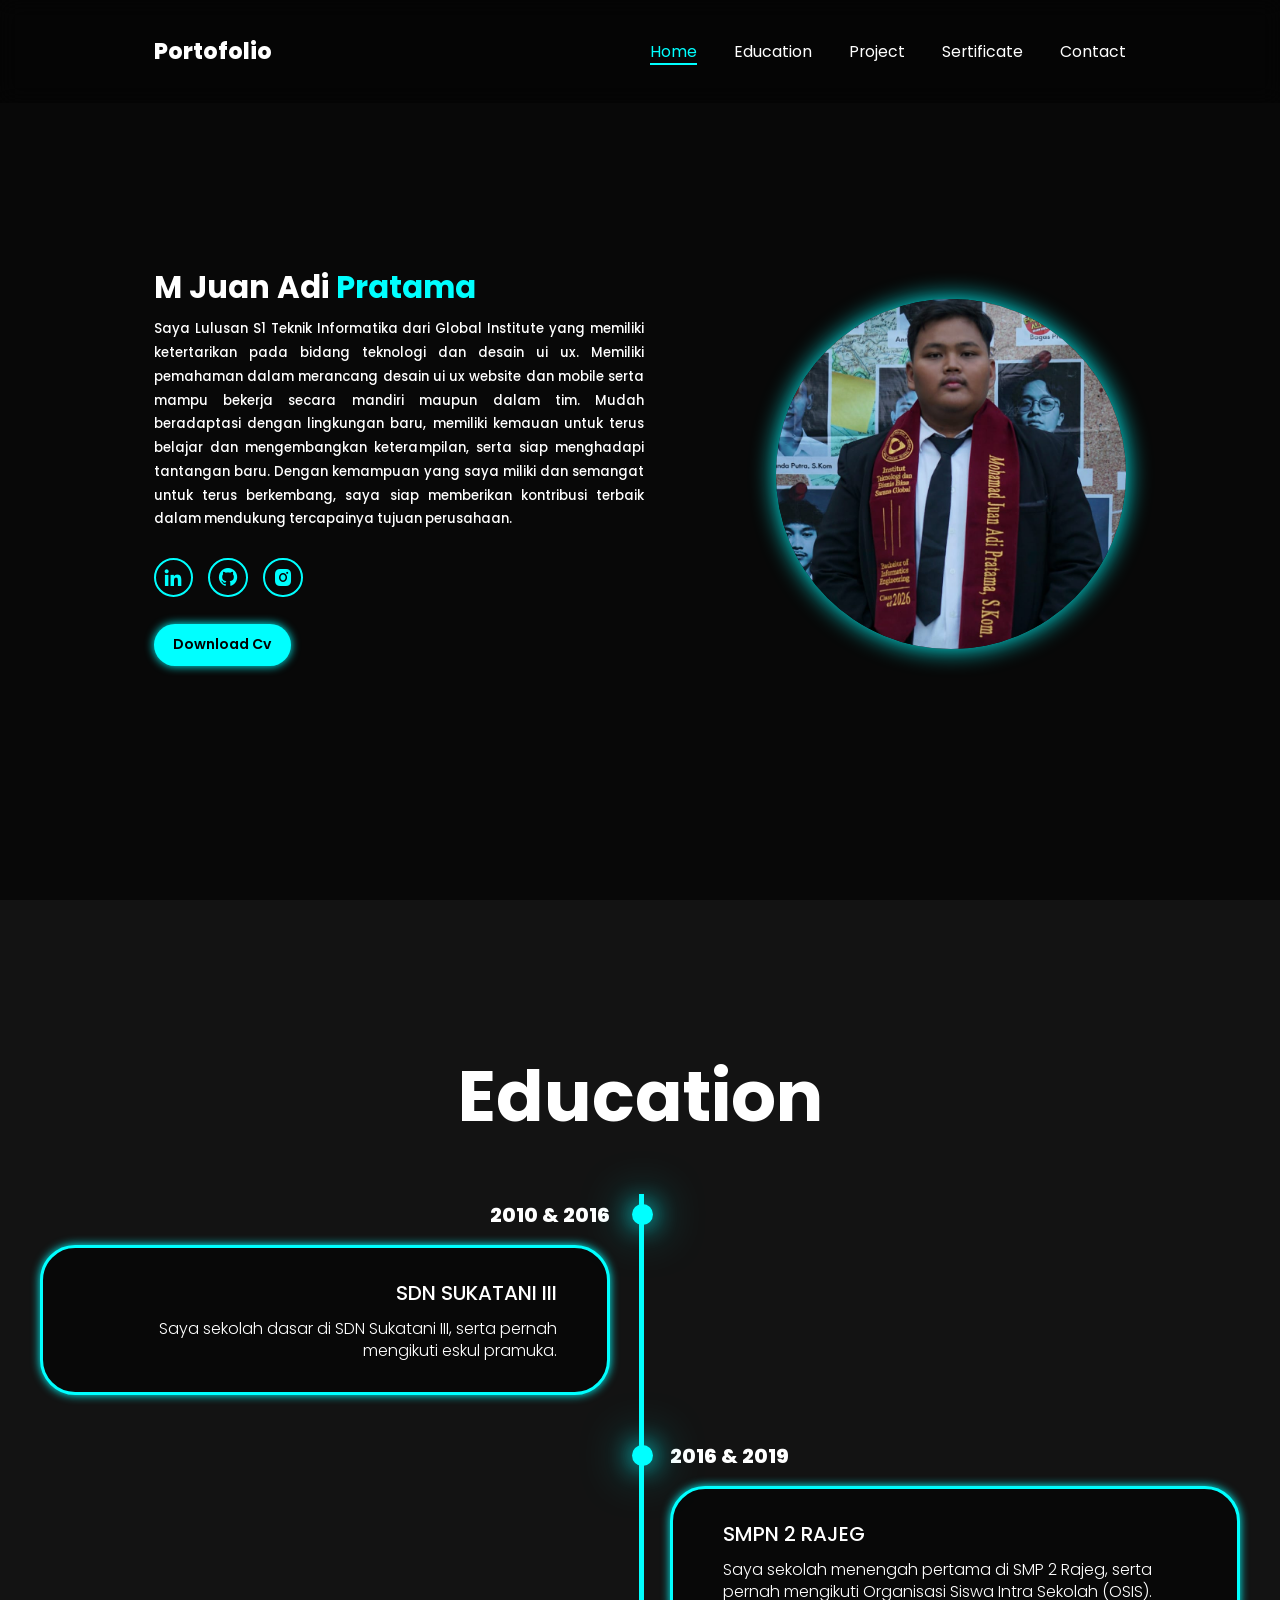
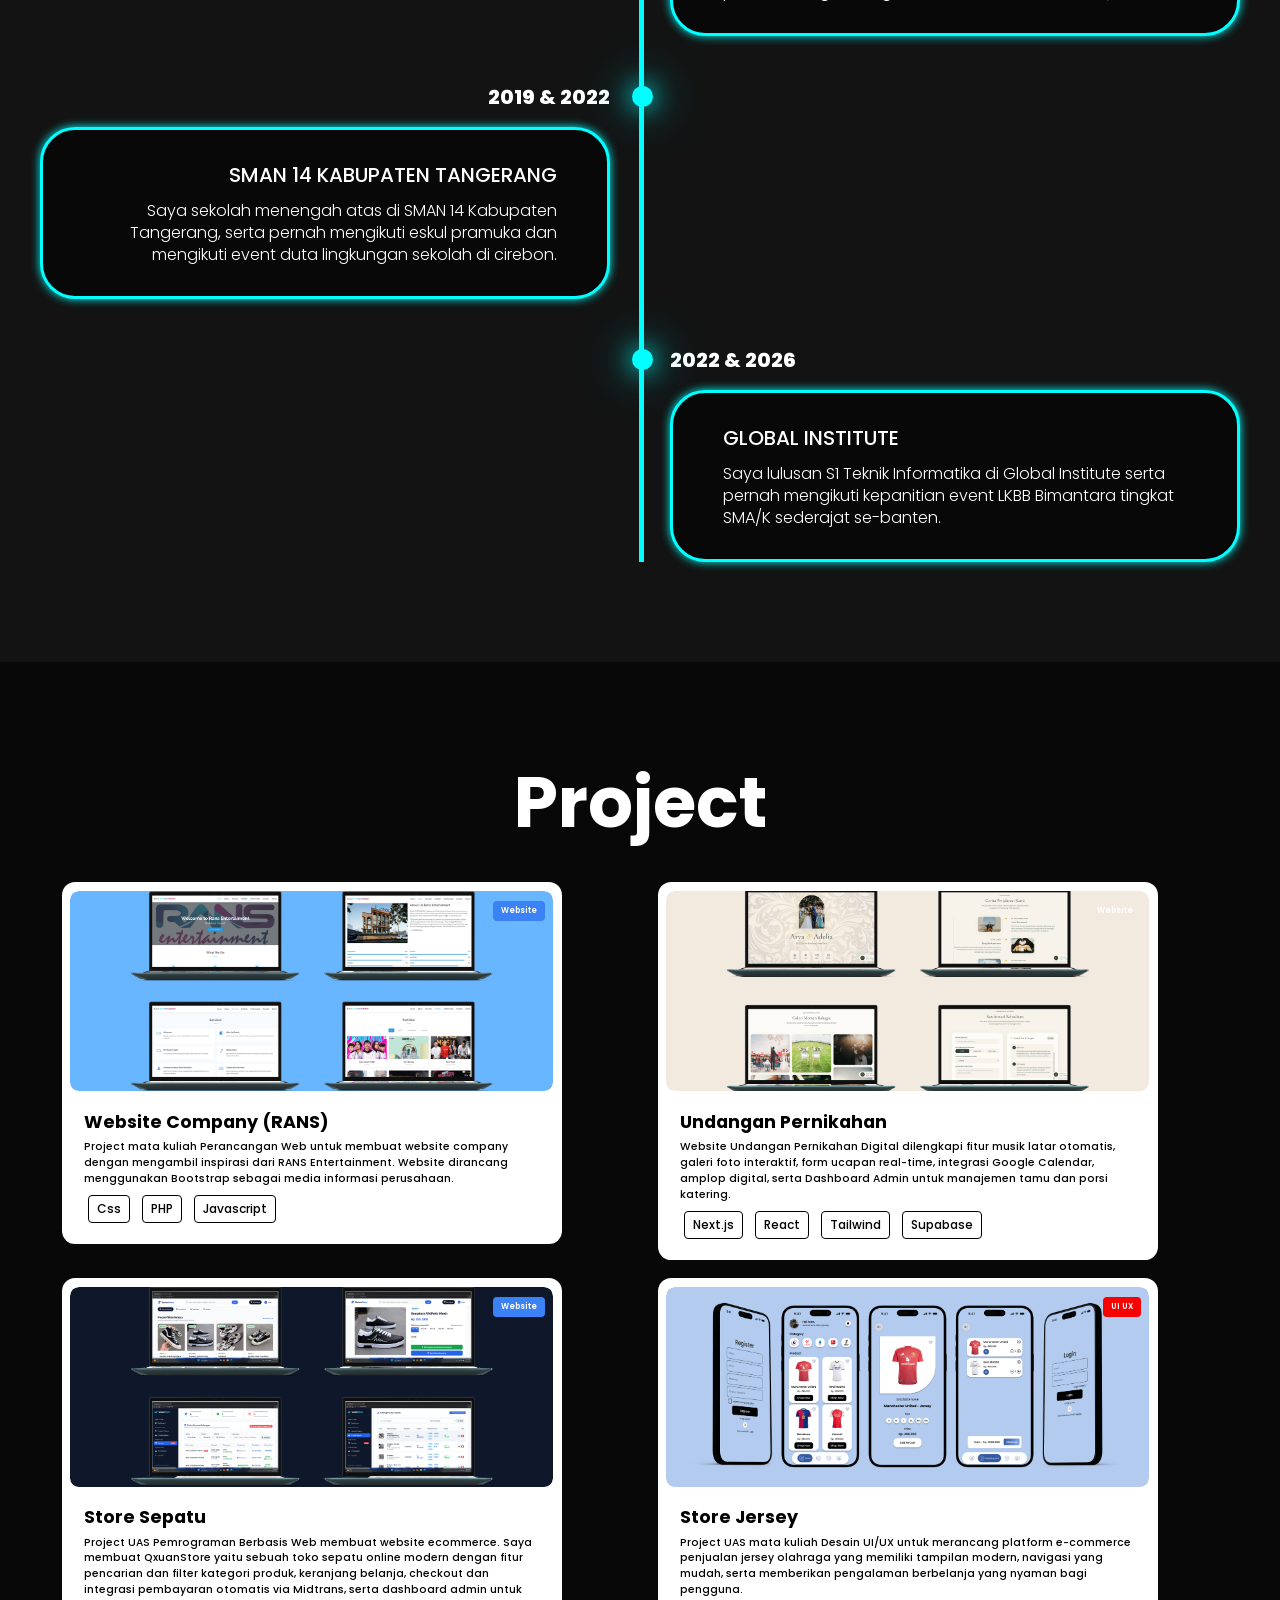
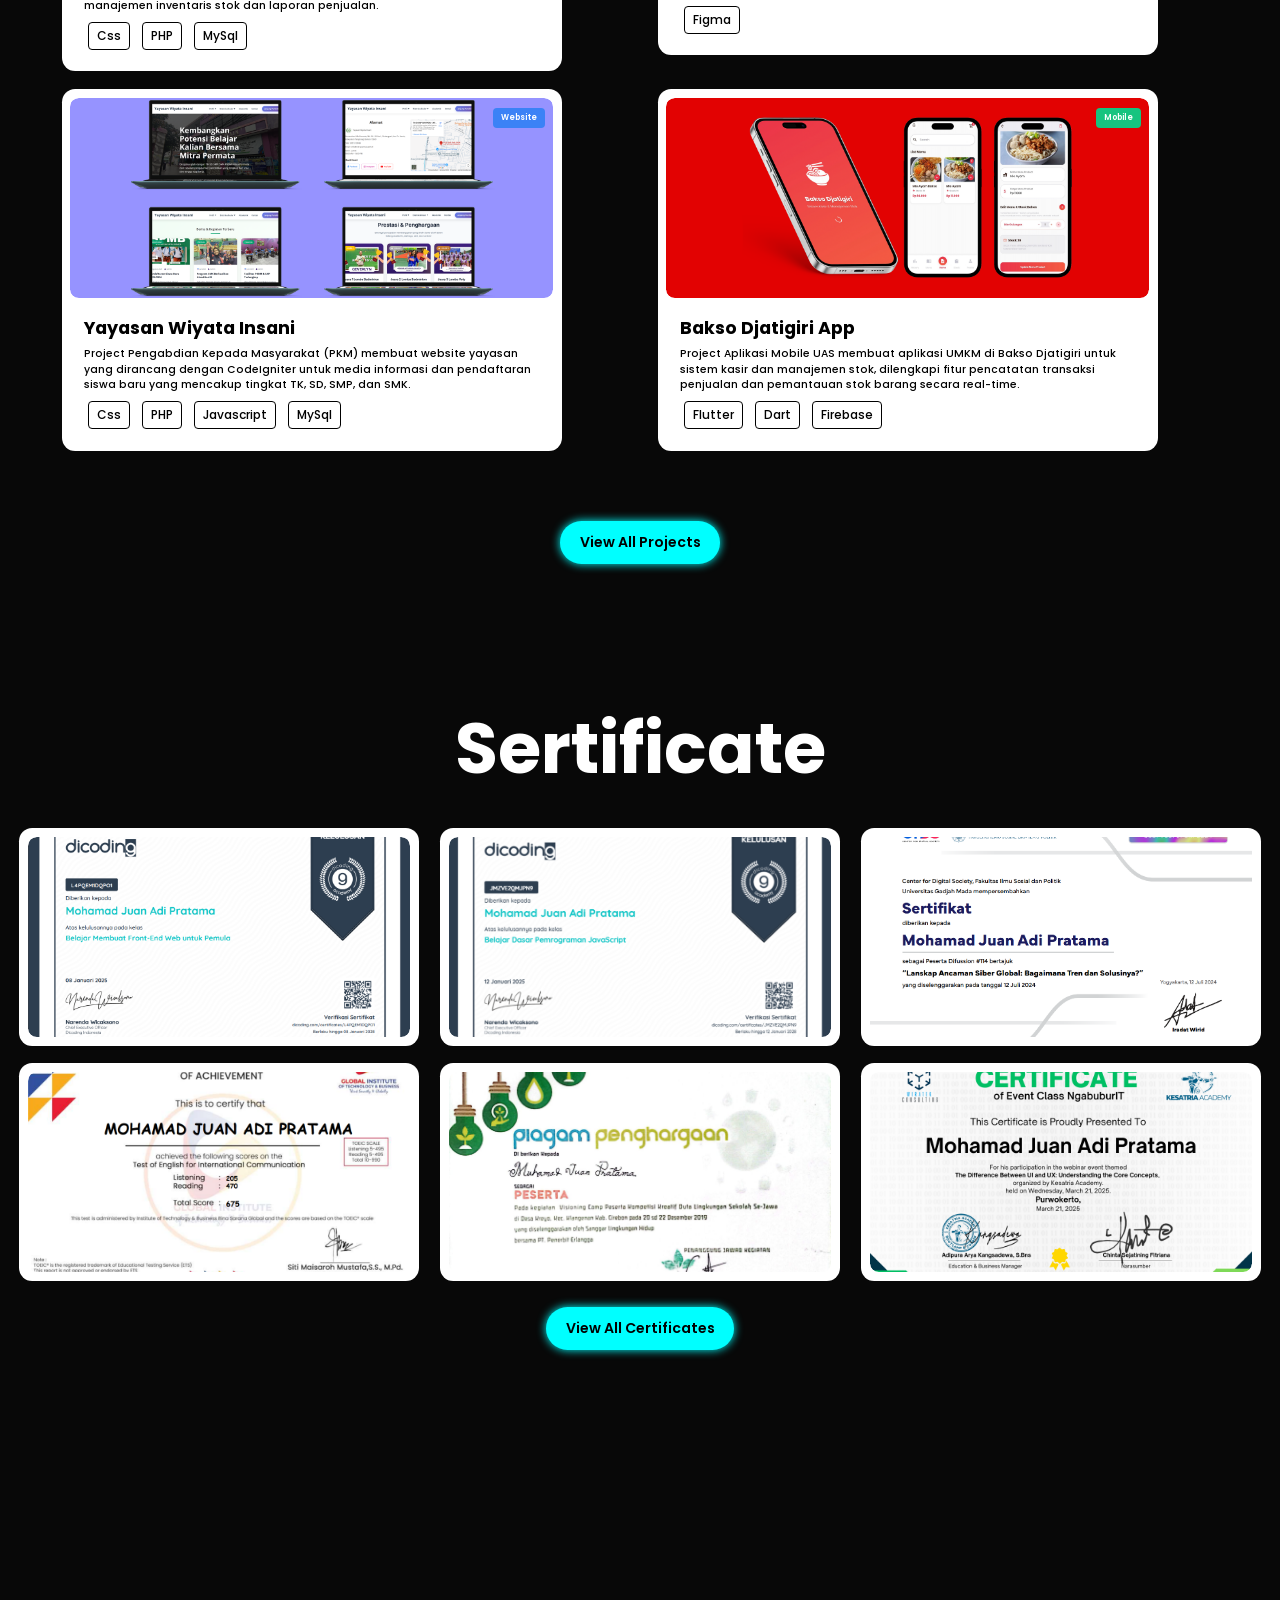
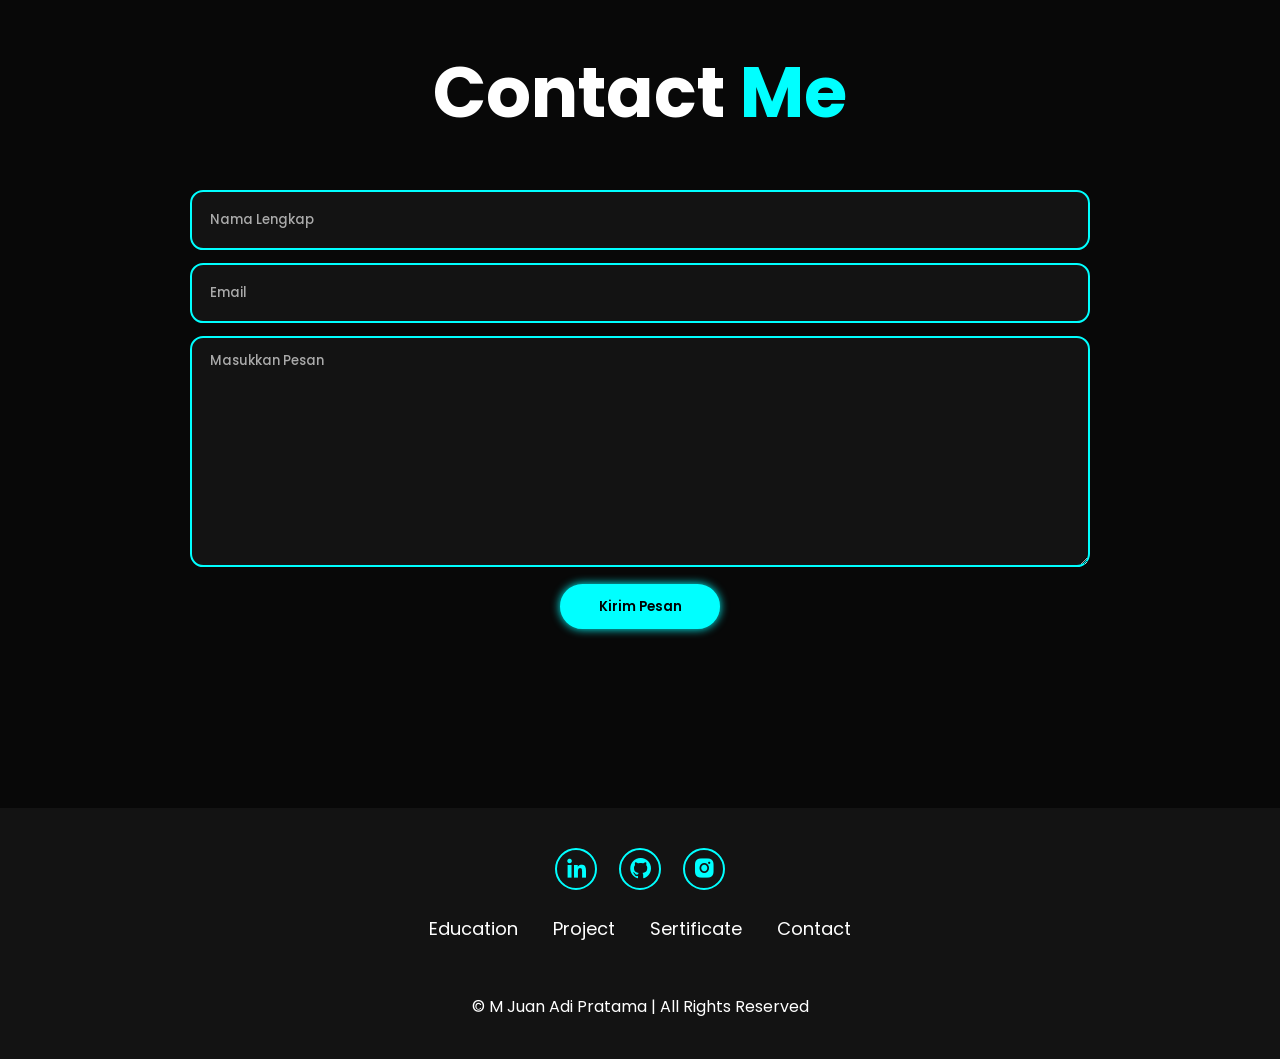
==== commit 4d4feff1: "update" ====
--- a/index.html
+++ b/index.html
@@ -333,6 +333,8 @@
           </div>
         </div>
         
+      </div>+
       </div>
       <!-- VIEW ALL BUTTON -->
         <div class="project-more">
@@ -511,6 +513,8 @@
               <span>View Sertificate</span>
             </div>
           </div>
+      </div>+
       </div>
       <!-- VIEW ALL BUTTON -->
       <div class="sertificate-more">
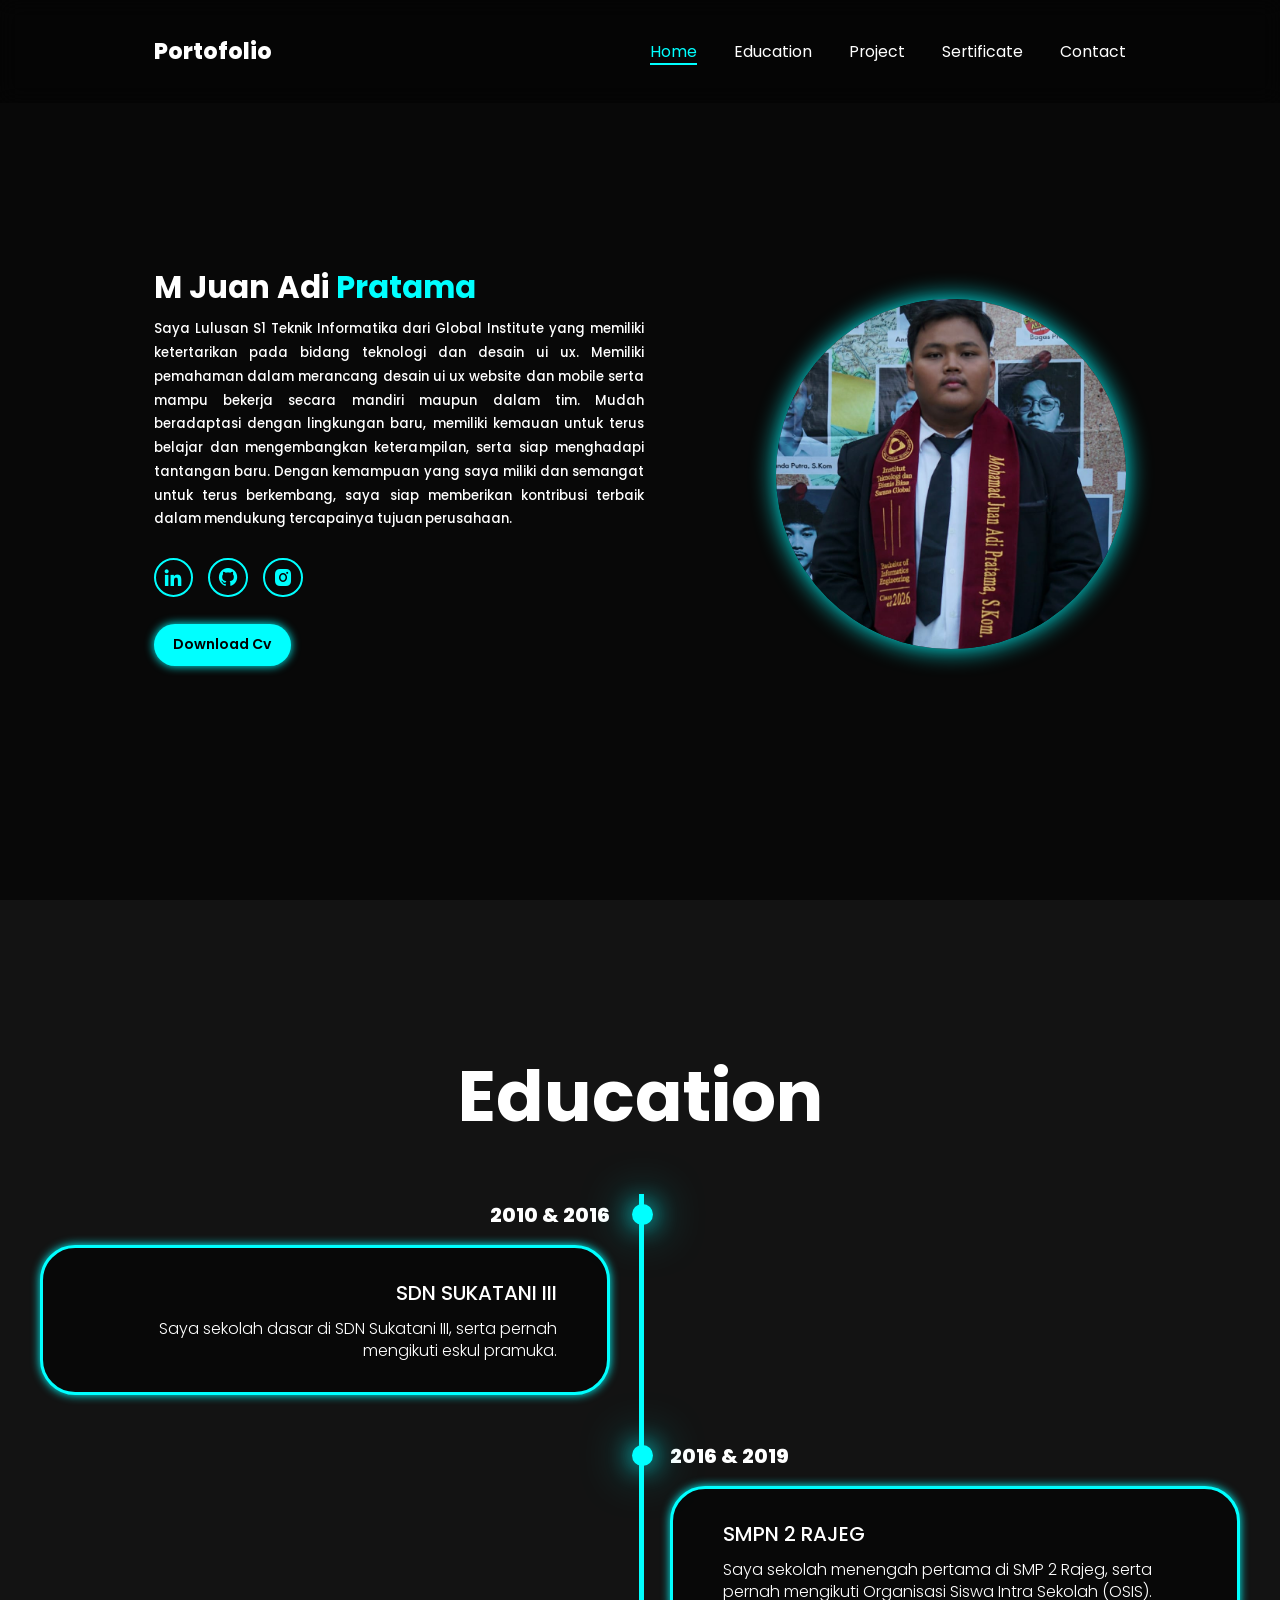
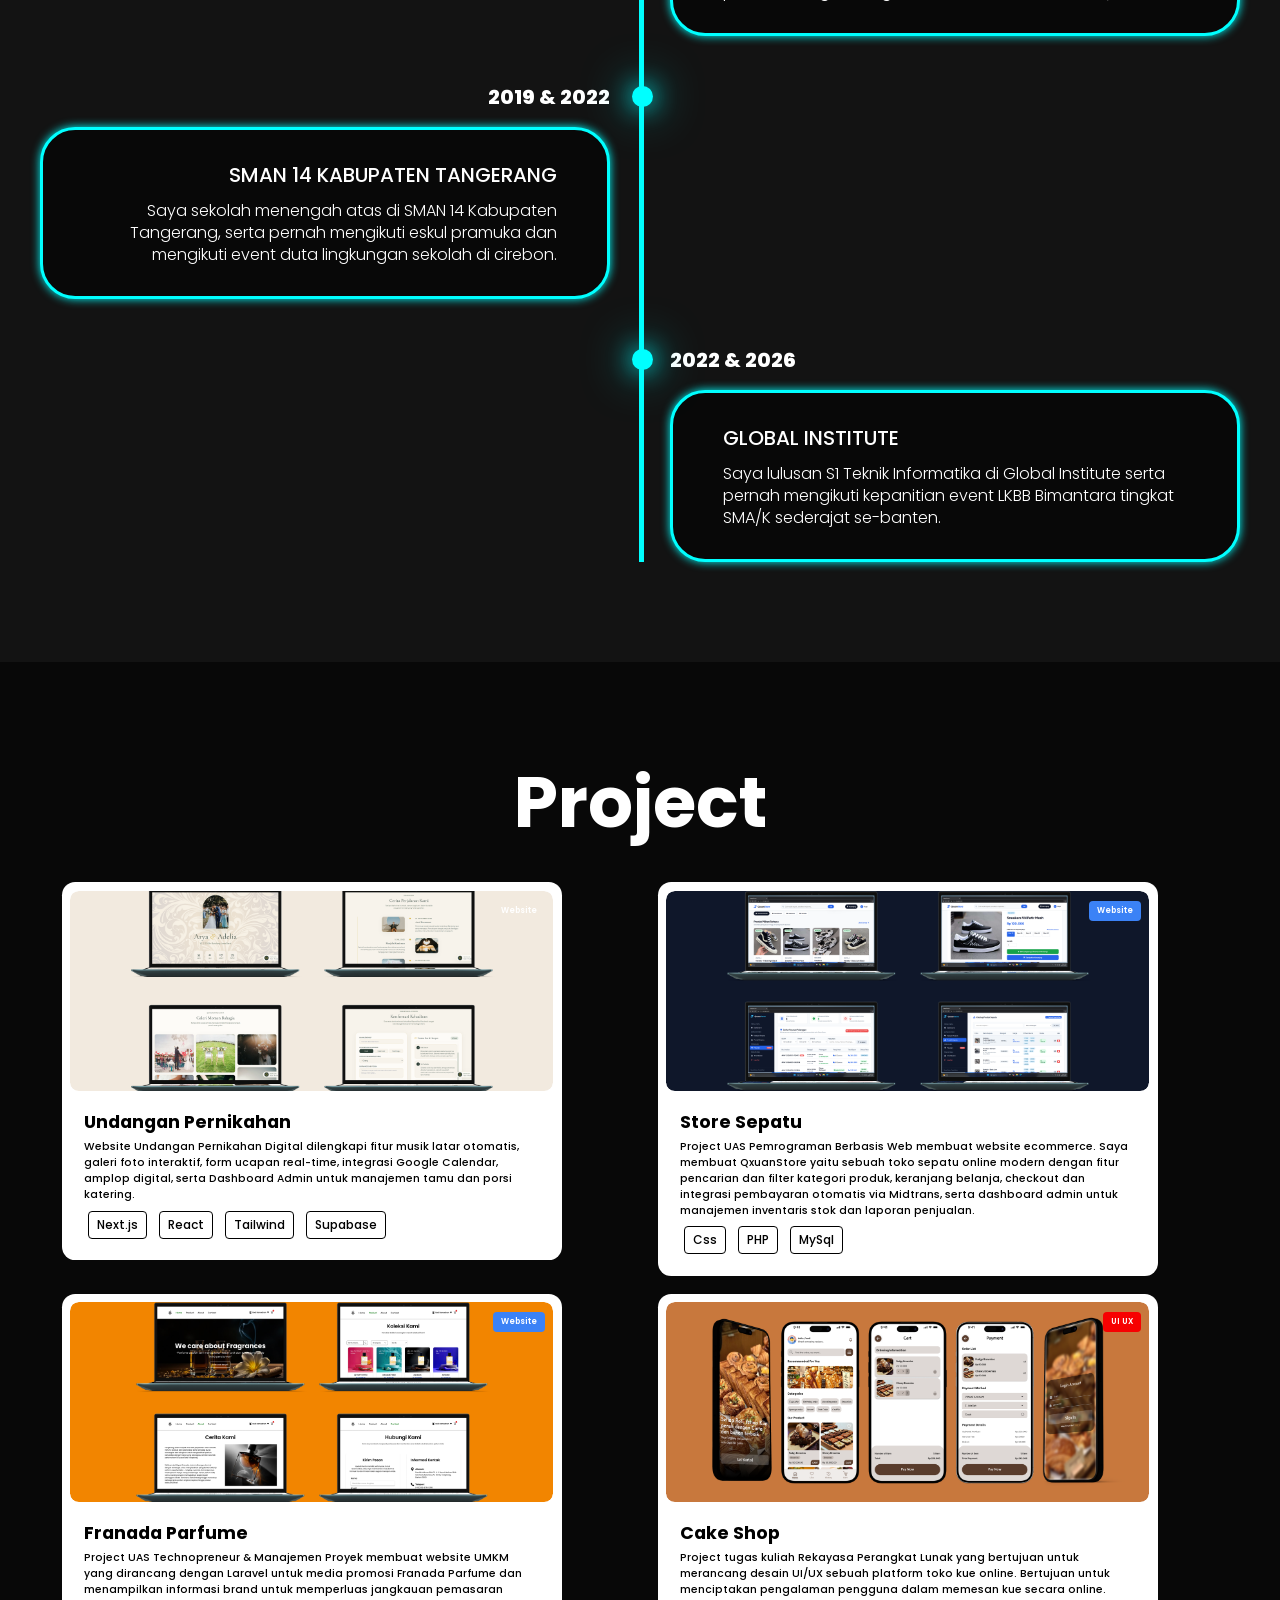
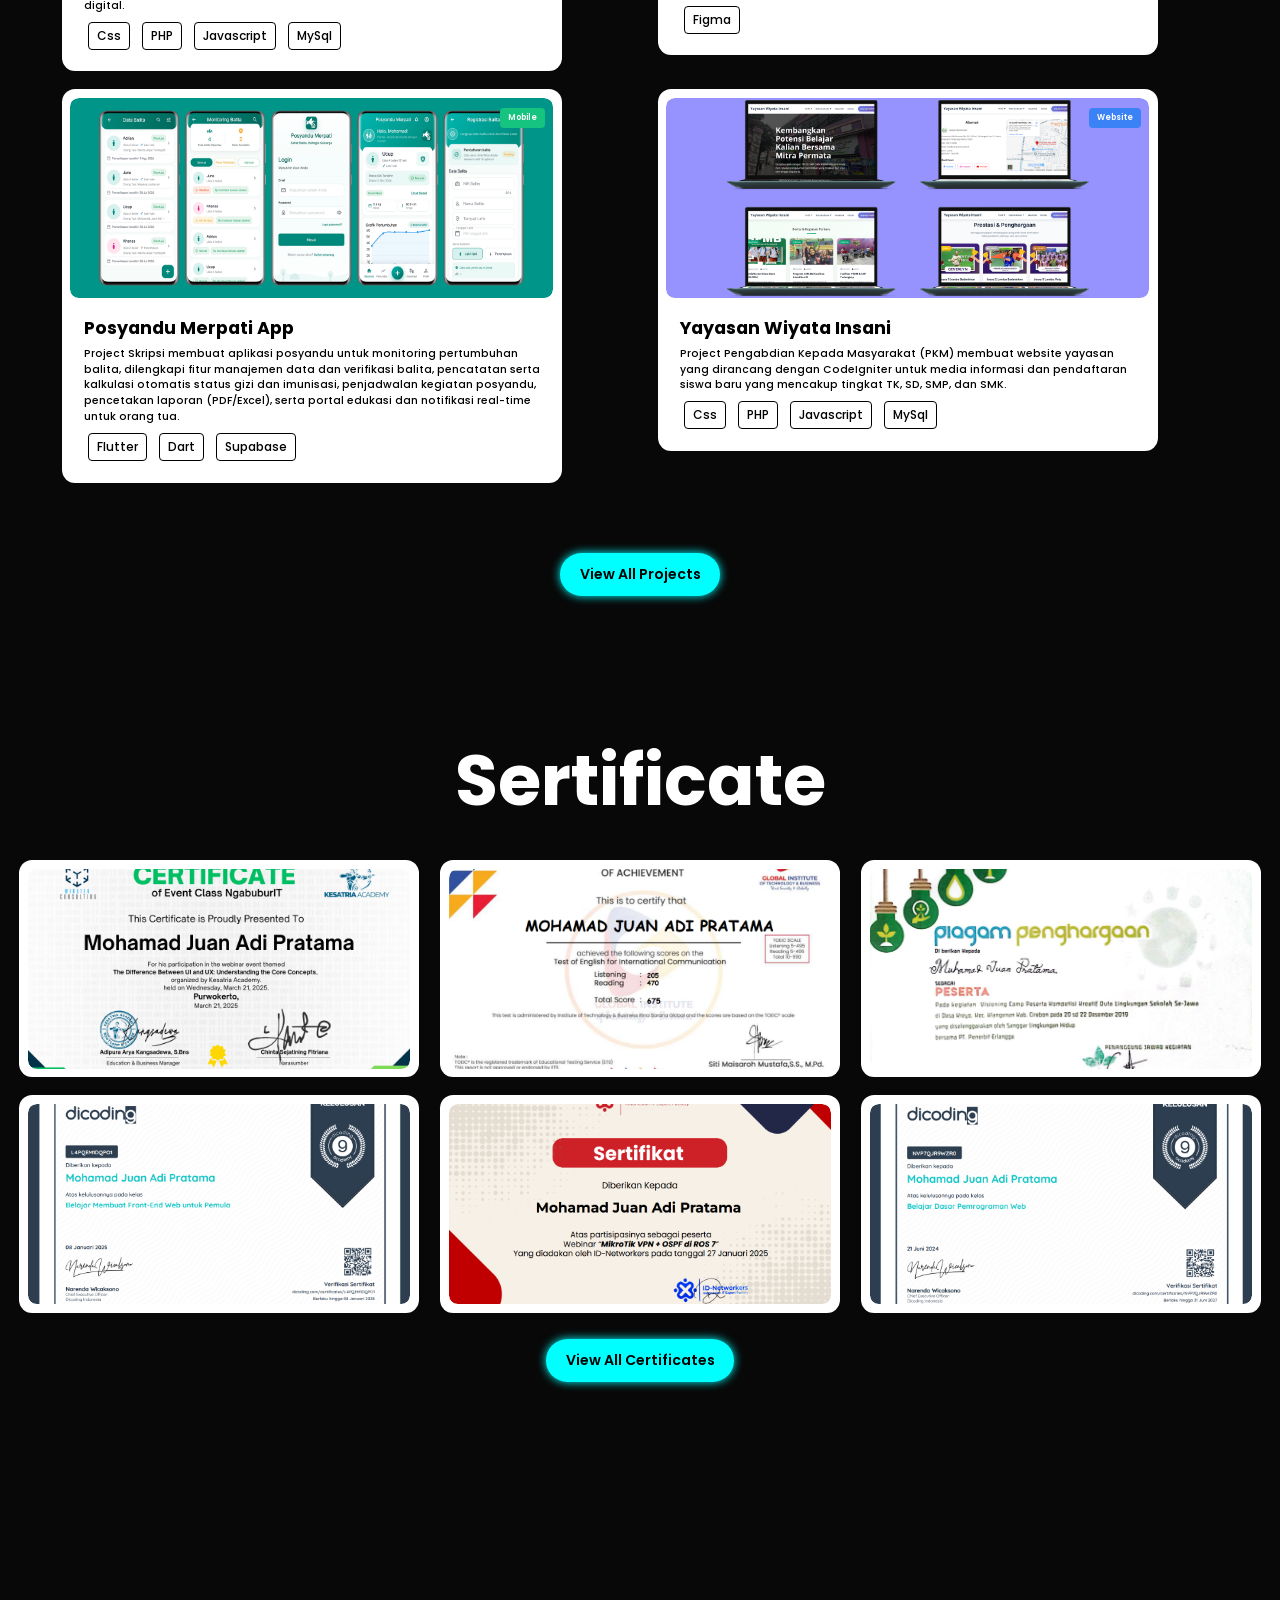
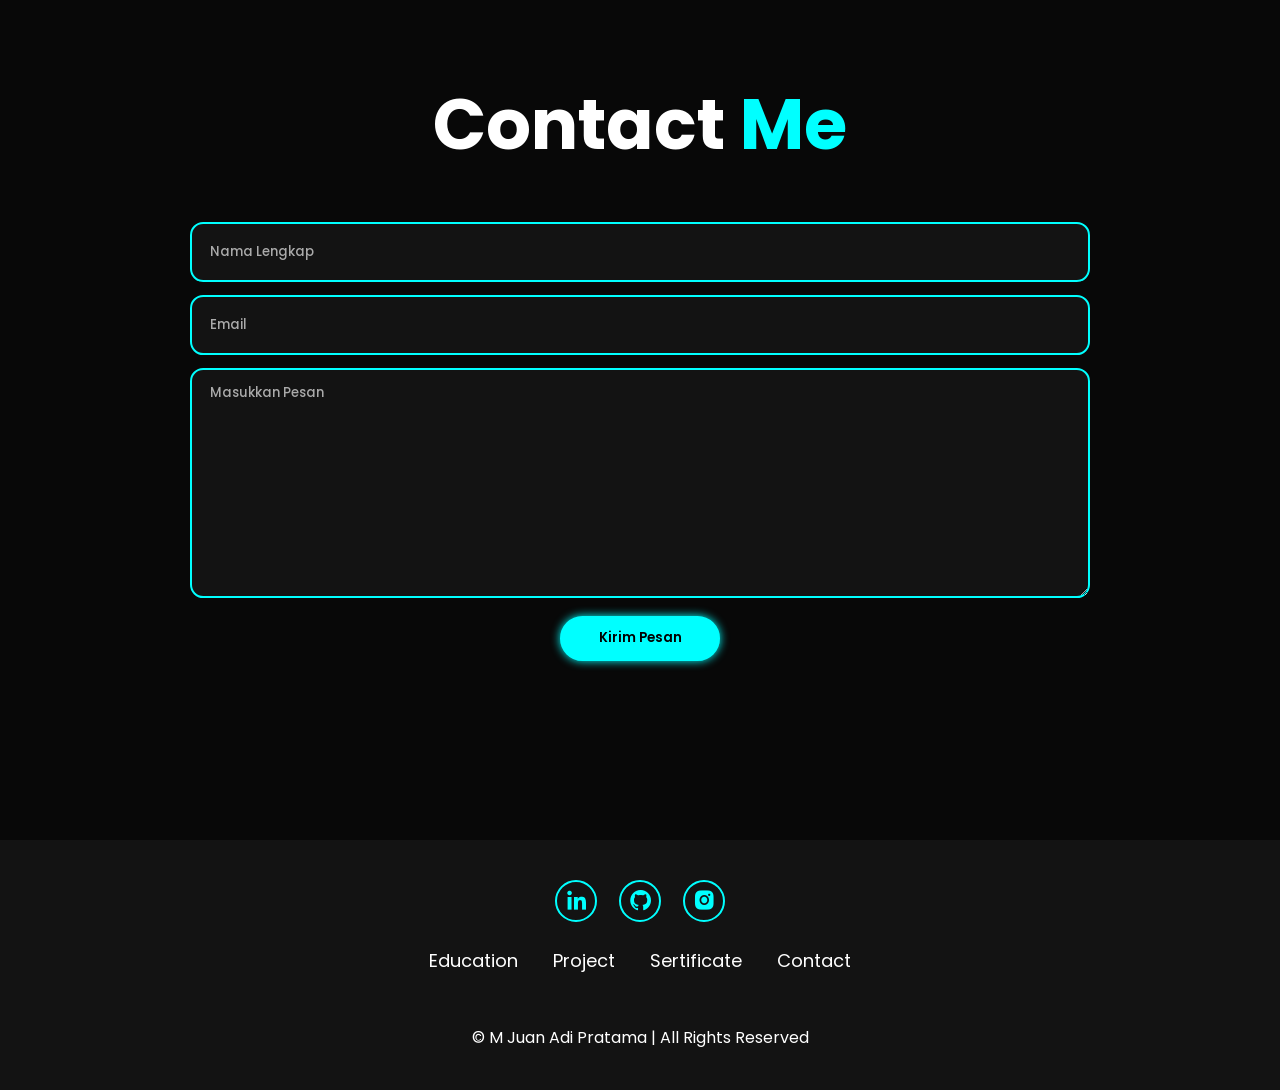
==== commit ba8bf61b: "update" ====
--- a/index.html
+++ b/index.html
@@ -333,15 +333,13 @@
           </div>
         </div>
         
-      </div>-
       </div>
       <!-- VIEW ALL BUTTON -->
-        <div class="project-more">
-          <a href="project.html" class="btn">
-            View All Projects
-          </a>
-        </div>
+      <div class="project-more">
+        <a href="project.html" class="btn">
+          View All Projects
+        </a>
+      </div>
     </section>
 
     <div class="project-modal" id="projectModal">
@@ -513,15 +511,15 @@
               <span>View Sertificate</span>
             </div>
           </div>
-      </div>+        </div>
 
       </div>
       <!-- VIEW ALL BUTTON -->
       <div class="sertificate-more">
-          <a href="sertificate.html" class="btn">
-            View All Certificates
-          </a>
-        </div>
+        <a href="sertificate.html" class="btn">
+          View All Certificates
+        </a>
+      </div>
     </section>
 
     <div class="certificate-modal" id="certificateModal">
